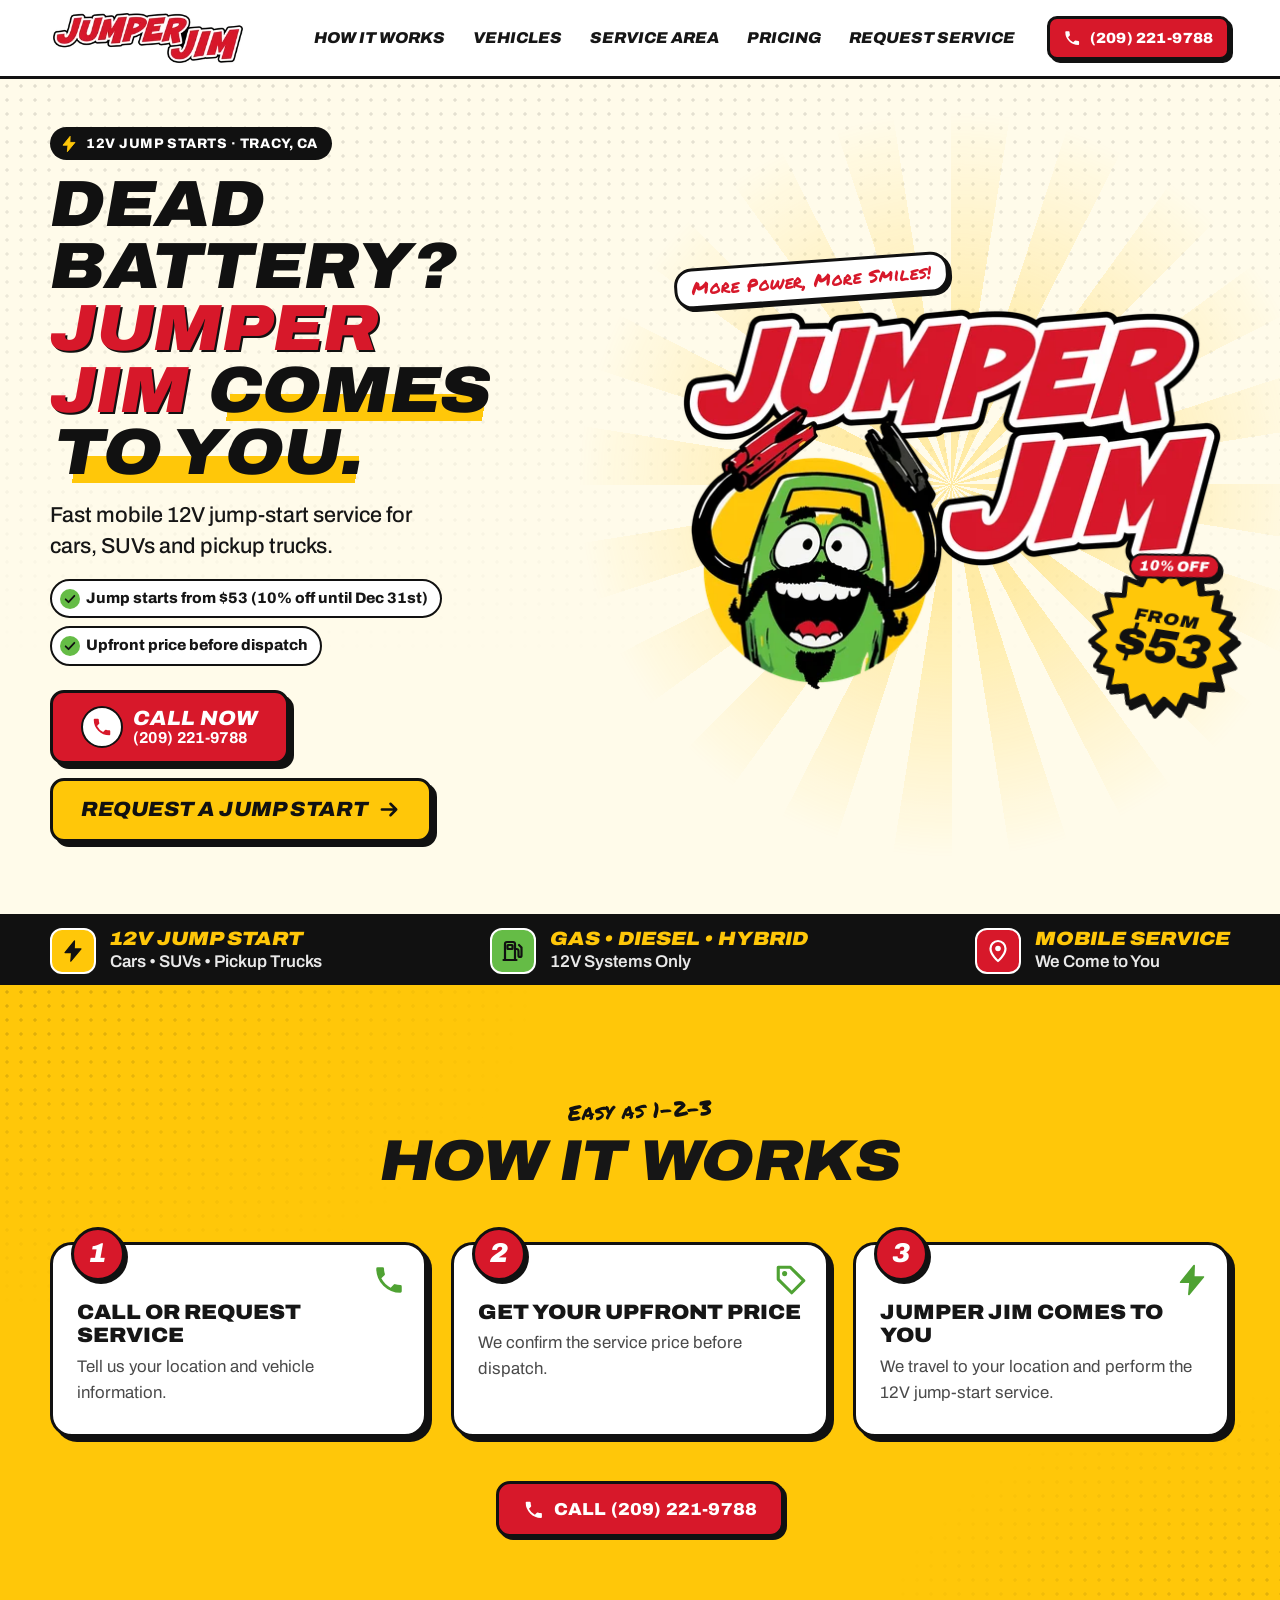
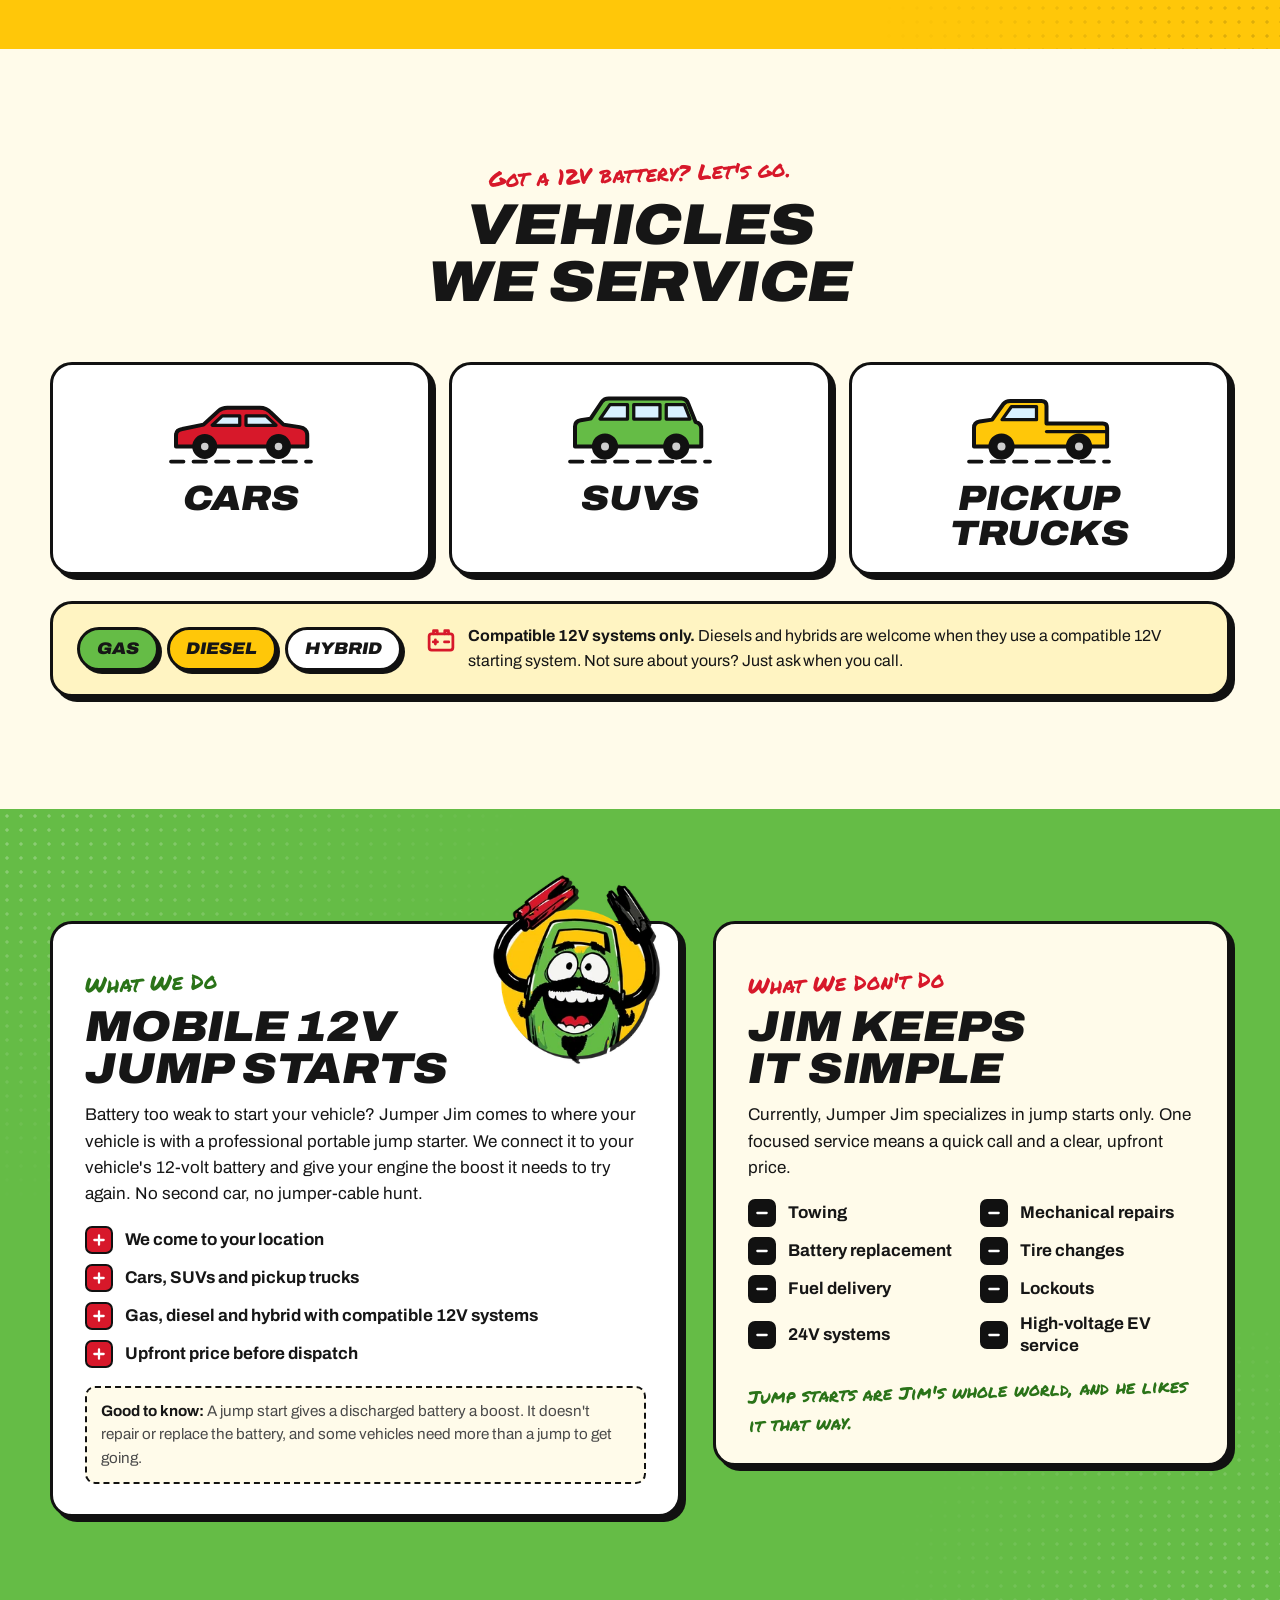
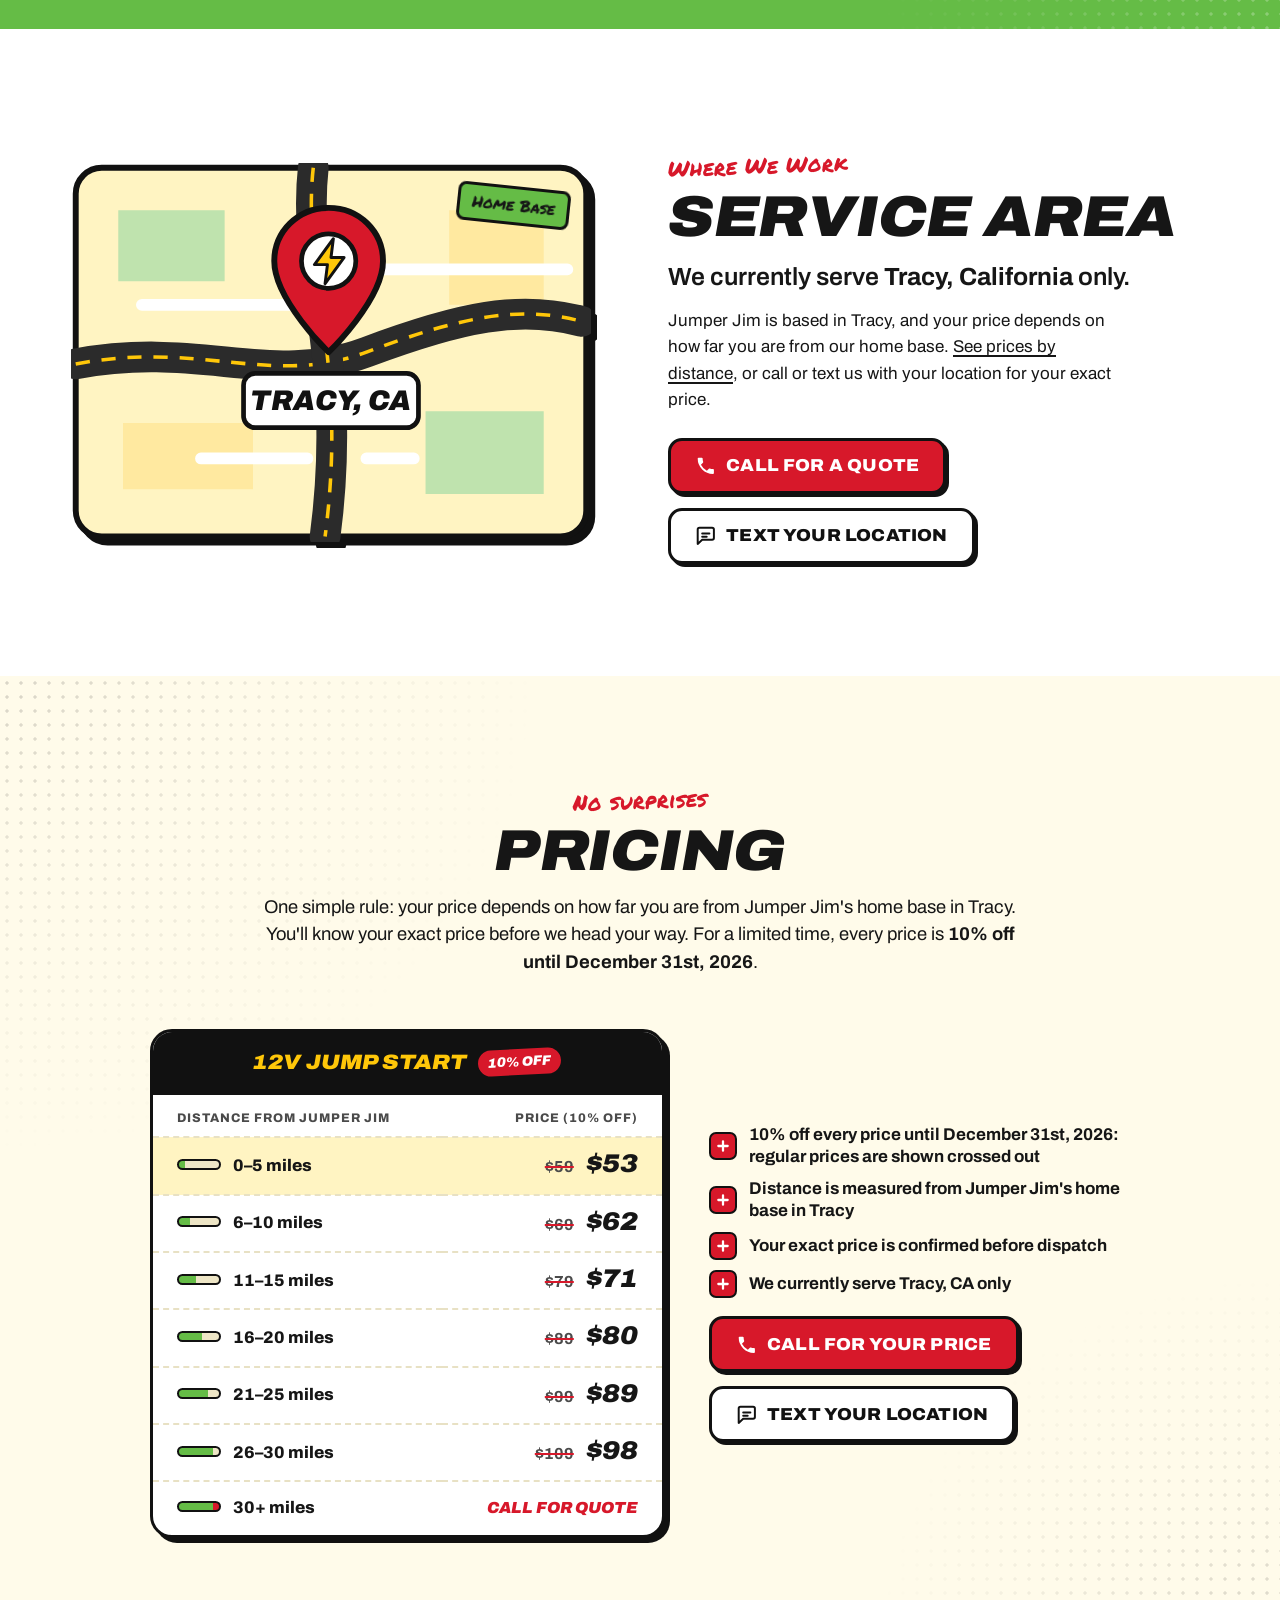
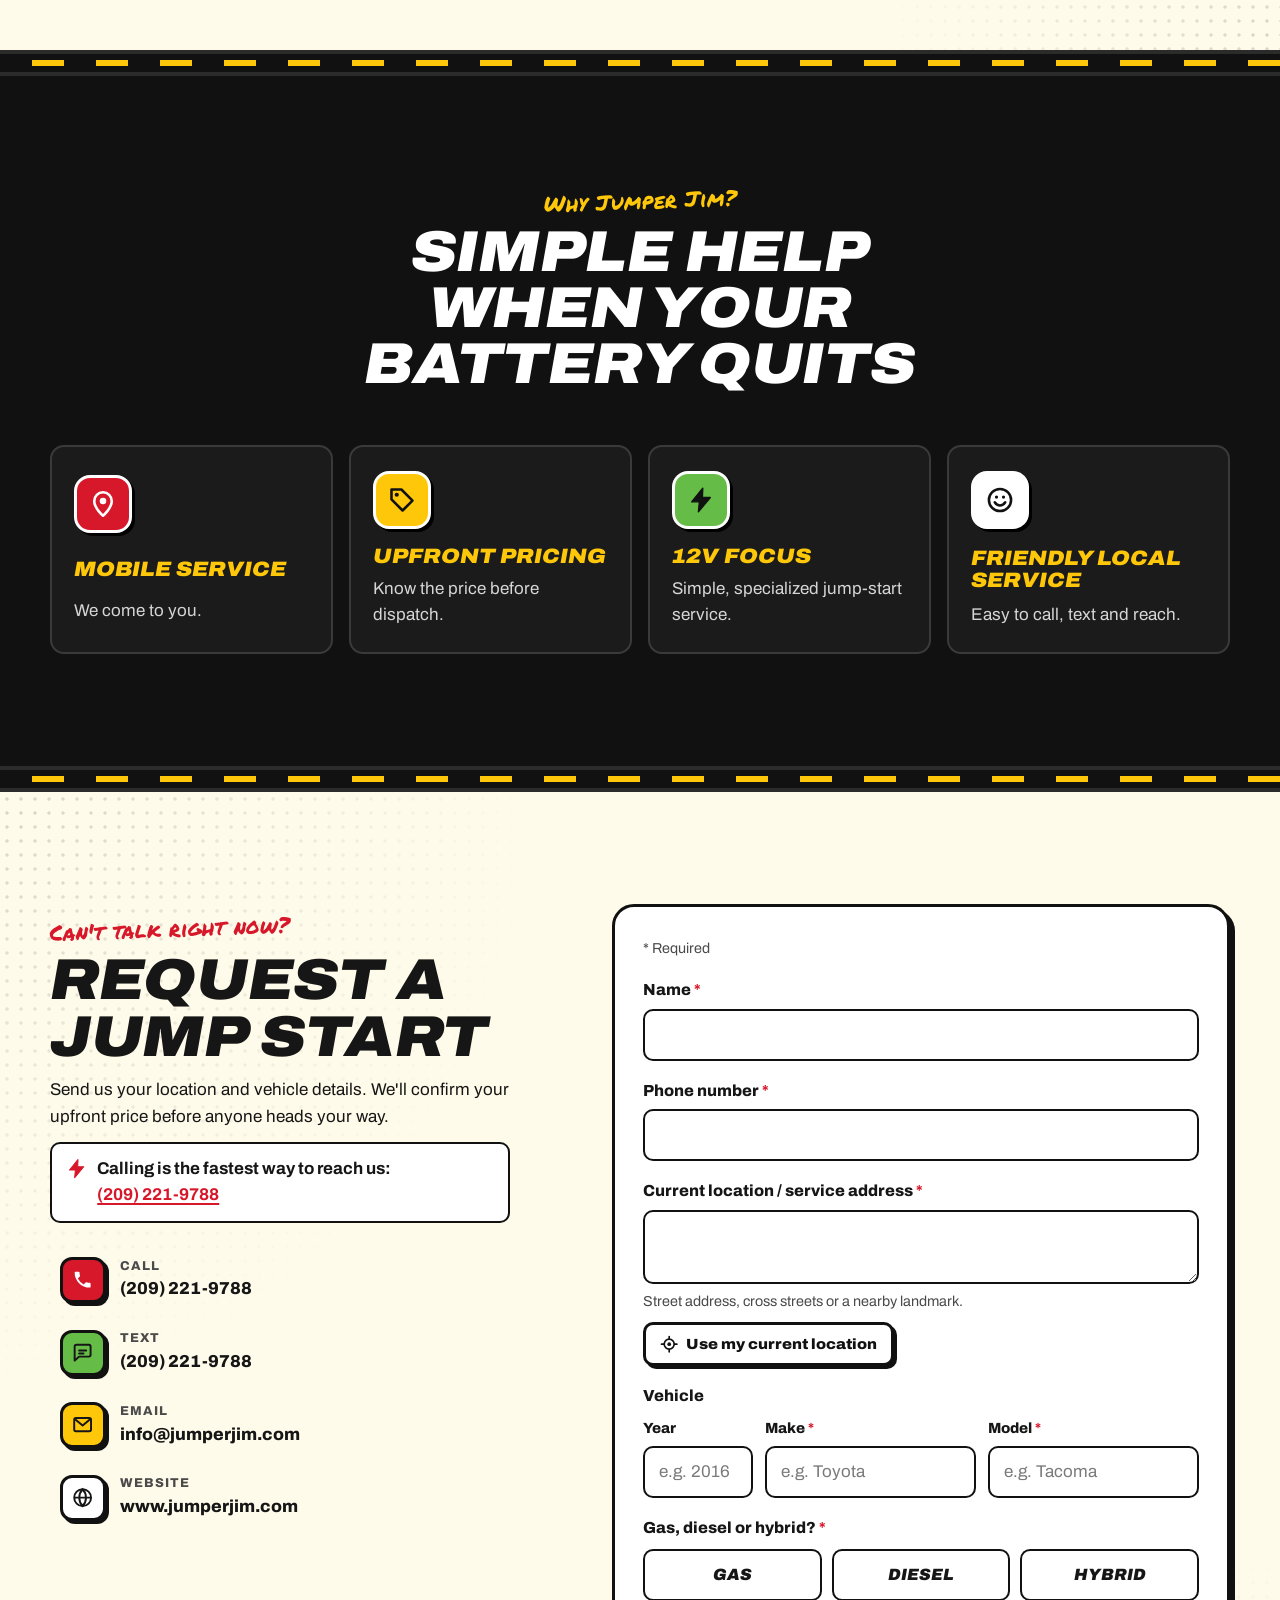
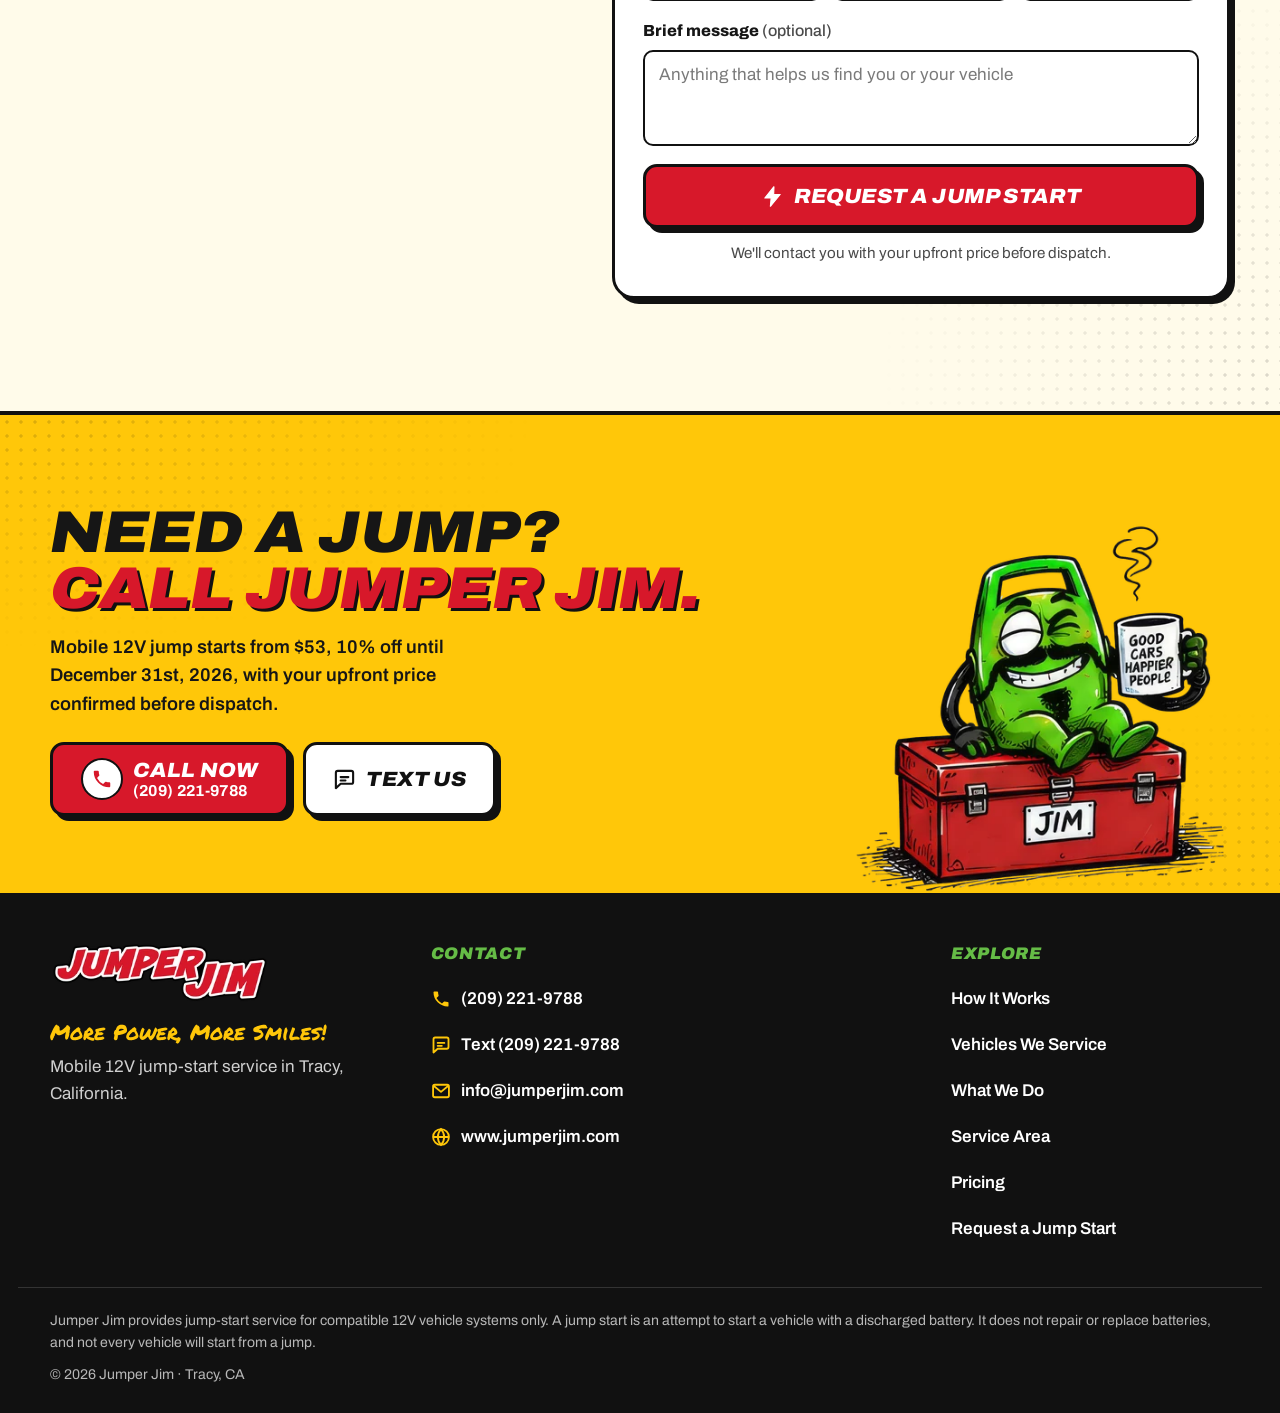
==== index.html @ 0e5da239 "End the 10% offer automatically on January 1st, 2027 - Add data-offer-end to <html>; the head script" ====
<!doctype html>
<html lang="en" data-launch="2026-11-01T00:00:00-07:00" data-offer-end="2027-01-01T00:00:00-08:00">
<head>
  <meta charset="utf-8">
  <meta name="viewport" content="width=device-width, initial-scale=1, viewport-fit=cover">
  <title>Jumper Jim | Mobile Jump Start Service in Tracy, CA</title>
  <meta name="description" content="Opening November 1st, 2026: Jumper Jim provides mobile 12V jump-start service for cars, SUVs and pickup trucks in Tracy, California. Jump starts are 10% off until December 31st, 2026, from $53, with an upfront price before dispatch.">
  <link rel="canonical" href="https://www.jumperjim.com/">
  <meta name="theme-color" content="#65BC46">
  <meta name="format-detection" content="telephone=no">

  <!-- Social sharing -->
  <meta property="og:type" content="website">
  <meta property="og:site_name" content="Jumper Jim">
  <meta property="og:locale" content="en_US">
  <meta property="og:url" content="https://www.jumperjim.com/">
  <meta property="og:title" content="Jumper Jim | Mobile Jump Start Service in Tracy, CA">
  <meta property="og:description" content="Opening November 1st, 2026 in Tracy, CA. Mobile 12V jump starts for cars, SUVs and pickup trucks, 10% off until December 31st, 2026, from $53, with an upfront price before dispatch.">
  <meta property="og:image" content="https://www.jumperjim.com/images/og-jumper-jim.jpg">
  <meta property="og:image:width" content="1200">
  <meta property="og:image:height" content="630">
  <meta property="og:image:alt" content="Jumper Jim logo with the smiling green jump-starter mascot">
  <meta name="twitter:card" content="summary_large_image">

  <!-- Icons -->
  <link rel="icon" href="favicon.ico" sizes="48x48">
  <link rel="icon" href="favicon-32x32.png" type="image/png" sizes="32x32">
  <link rel="apple-touch-icon" href="apple-touch-icon.png">
  <link rel="manifest" href="site.webmanifest">

  <!-- Performance: fonts and the hero logo are needed for first paint -->
  <link rel="preload" href="fonts/archivo-italic-latin.woff2" as="font" type="font/woff2" crossorigin>
  <link rel="preload" href="fonts/archivo-latin.woff2" as="font" type="font/woff2" crossorigin>
  <link rel="preload" as="image" type="image/webp"
        imagesrcset="images/jumper-jim-logo-360.webp 360w, images/jumper-jim-logo-560.webp 560w, images/jumper-jim-logo-800.webp 800w, images/jumper-jim-logo-1120.webp 1120w"
        imagesizes="(min-width: 900px) 560px, (min-width: 480px) 420px, 86vw" fetchpriority="high">
  <!--
    LAUNCH SWITCH: before the opening date in data-launch (on <html>) the site shows
    "opening soon" messaging and hides the call-now / request-service calls to action.
    From that moment on it adds .is-live and the full live site appears automatically.
    Preview either state by adding ?preview=live or ?preview=prelaunch to the URL.

    OFFER SWITCH: the 10% opening discount ends at the moment in data-offer-end (on <html>).
    From then on it adds .offer-ended, which hides everything marked data-offer="on" and shows
    the regular prices marked data-offer="off". Preview it with ?offer=ended (or ?offer=on).
  -->
  <script>
    (function (d) {
      var root = d.documentElement;
      var launch = Date.parse(root.getAttribute("data-launch"));
      var force = (/[?&]preview=(live|prelaunch)/.exec(location.search) || [])[1];
      if (force === "live" || (!force && Date.now() >= launch)) root.classList.add("is-live");
      var offerEnd = Date.parse(root.getAttribute("data-offer-end"));
      var offer = (/[?&]offer=(on|ended)/.exec(location.search) || [])[1];
      if (offer === "ended" || (!offer && Date.now() >= offerEnd)) root.classList.add("offer-ended");
    })(document);
  </script>
  <link rel="stylesheet" href="css/styles.css">
  <script src="js/main.js" defer></script>

  <script type="application/ld+json">
  {
    "@context": "https://schema.org",
    "@type": "AutomotiveBusiness",
    "@id": "https://www.jumperjim.com/#business",
    "name": "Jumper Jim",
    "slogan": "More Power, More Smiles!",
    "description": "Mobile 12V jump-start service for cars, SUVs and pickup trucks in Tracy, California.",
    "url": "https://www.jumperjim.com/",
    "telephone": "+1-209-221-9788",
    "email": "info@jumperjim.com",
    "logo": "https://www.jumperjim.com/images/jumper-jim-logo-800.png",
    "image": "https://www.jumperjim.com/images/og-jumper-jim.jpg",
    "address": {
      "@type": "PostalAddress",
      "addressLocality": "Tracy",
      "addressRegion": "CA",
      "addressCountry": "US"
    },
    "areaServed": {
      "@type": "City",
      "name": "Tracy",
      "containedInPlace": { "@type": "State", "name": "California" }
    },
    "makesOffer": {
      "@type": "Offer",
      "itemOffered": {
        "@type": "Service",
        "name": "Mobile 12V Jump Start",
        "serviceType": "Mobile jump-start service for compatible 12V vehicle systems"
      },
      "priceSpecification": [
        {
          "@type": "PriceSpecification",
          "minPrice": 53,
          "validThrough": "2026-12-31",
          "priceCurrency": "USD"
        },
        {
          "@type": "PriceSpecification",
          "minPrice": 59,
          "validFrom": "2027-01-01",
          "priceCurrency": "USD"
        }
      ]
    }
  }
  </script>
</head>
<body>
  <a class="skip-link" href="#main">Skip to main content</a>

  <!-- Icon sprite: referenced with <use href="#i-name"> -->
  <svg class="sprite" aria-hidden="true" focusable="false" xmlns="http://www.w3.org/2000/svg">
    <symbol id="i-phone" viewBox="0 0 24 24"><path fill="currentColor" d="M6.6 10.8a15.1 15.1 0 0 0 6.6 6.6l2.2-2.2a1 1 0 0 1 1-.25 11.4 11.4 0 0 0 3.6.57 1 1 0 0 1 1 1V20a1 1 0 0 1-1 1A17 17 0 0 1 3 4a1 1 0 0 1 1-1h3.5a1 1 0 0 1 1 1c0 1.25.2 2.45.57 3.57a1 1 0 0 1-.25 1z"/></symbol>
    <symbol id="i-text" viewBox="0 0 24 24"><path fill="none" stroke="currentColor" stroke-width="2.2" stroke-linecap="round" stroke-linejoin="round" d="M21 14.5a2 2 0 0 1-2 2H8l-5 4.5V5a2 2 0 0 1 2-2h14a2 2 0 0 1 2 2z"/><path fill="none" stroke="currentColor" stroke-width="2.2" stroke-linecap="round" d="M8 9.5h8M8 13h5"/></symbol>
    <symbol id="i-mail" viewBox="0 0 24 24"><rect x="2.5" y="4.5" width="19" height="15" rx="2" fill="none" stroke="currentColor" stroke-width="2.2"/><path fill="none" stroke="currentColor" stroke-width="2.2" stroke-linecap="round" stroke-linejoin="round" d="m3.5 6 8.5 7 8.5-7"/></symbol>
    <symbol id="i-globe" viewBox="0 0 24 24"><g fill="none" stroke="currentColor" stroke-width="2.2"><circle cx="12" cy="12" r="9.5"/><path d="M2.5 12h19M12 2.5c2.6 2.8 3.8 6 3.8 9.5s-1.2 6.7-3.8 9.5c-2.6-2.8-3.8-6-3.8-9.5S9.4 5.3 12 2.5z"/></g></symbol>
    <symbol id="i-bolt" viewBox="0 0 24 24"><path fill="currentColor" stroke="currentColor" stroke-width="1.2" stroke-linejoin="round" d="M13.5 1.8 4 13.6h6.6L9.8 22.2 20 9.9h-6.8z"/></symbol>
    <symbol id="i-check" viewBox="0 0 24 24"><path fill="none" stroke="currentColor" stroke-width="3" stroke-linecap="round" stroke-linejoin="round" d="m4.5 12.5 5 5 10-11"/></symbol>
    <symbol id="i-plus" viewBox="0 0 24 24"><path fill="none" stroke="currentColor" stroke-width="3.4" stroke-linecap="round" d="M12 5v14M5 12h14"/></symbol>
    <symbol id="i-minus" viewBox="0 0 24 24"><path fill="none" stroke="currentColor" stroke-width="3.4" stroke-linecap="round" d="M5 12h14"/></symbol>
    <symbol id="i-pin" viewBox="0 0 24 24"><path fill="none" stroke="currentColor" stroke-width="2.2" stroke-linejoin="round" d="M12 22s-7.5-6.2-7.5-12.5a7.5 7.5 0 0 1 15 0C19.5 15.8 12 22 12 22z"/><circle cx="12" cy="9.5" r="2.8" fill="currentColor"/></symbol>
    <symbol id="i-tag" viewBox="0 0 24 24"><path fill="none" stroke="currentColor" stroke-width="2.2" stroke-linejoin="round" d="M3 3h8.5l9.5 9.5-8.5 8.5L3 11.5z"/><circle cx="7.5" cy="7.5" r="1.8" fill="currentColor"/></symbol>
    <symbol id="i-smile" viewBox="0 0 24 24"><g fill="none" stroke="currentColor" stroke-width="2.2" stroke-linecap="round"><circle cx="12" cy="12" r="9.5"/><path d="M7.5 14c1.2 1.8 2.7 2.7 4.5 2.7s3.3-.9 4.5-2.7"/></g><circle cx="9" cy="9.5" r="1.4" fill="currentColor"/><circle cx="15" cy="9.5" r="1.4" fill="currentColor"/></symbol>
    <symbol id="i-battery" viewBox="0 0 24 24"><g fill="none" stroke="currentColor" stroke-width="2.2" stroke-linecap="round" stroke-linejoin="round"><rect x="2.5" y="7" width="19" height="13" rx="2"/><path d="M6 7V4.5h3V7M15 7V4.5h3V7M5.8 13.5h3.4M7.5 11.8v3.4M14.8 13.5h3.4"/></g></symbol>
    <symbol id="i-fuel" viewBox="0 0 24 24"><g fill="none" stroke="currentColor" stroke-width="2.2" stroke-linecap="round" stroke-linejoin="round"><path d="M4 21V5a2 2 0 0 1 2-2h6a2 2 0 0 1 2 2v16M2.5 21h13M14 10h1.5a2 2 0 0 1 2 2v4.5a1.5 1.5 0 0 0 3 0V8.5L18 6"/><rect x="6.5" y="6" width="5" height="4" rx=".5"/></g></symbol>
    <symbol id="i-locate" viewBox="0 0 24 24"><g fill="none" stroke="currentColor" stroke-width="2.2" stroke-linecap="round"><circle cx="12" cy="12" r="6.5"/><path d="M12 2v3M12 19v3M2 12h3M19 12h3"/></g><circle cx="12" cy="12" r="2.4" fill="currentColor"/></symbol>
    <symbol id="i-menu" viewBox="0 0 24 24"><path fill="none" stroke="currentColor" stroke-width="2.6" stroke-linecap="round" d="M4 7h16M4 12h16M4 17h16"/></symbol>
    <symbol id="i-close" viewBox="0 0 24 24"><path fill="none" stroke="currentColor" stroke-width="2.6" stroke-linecap="round" d="m6 6 12 12M18 6 6 18"/></symbol>
    <symbol id="i-contact" viewBox="0 0 24 24"><g fill="none" stroke="currentColor" stroke-width="2.2" stroke-linecap="round" stroke-linejoin="round"><circle cx="9" cy="8" r="4"/><path d="M2 21c0-3.9 3.1-7 7-7s7 3.1 7 7M19 8v6M16 11h6"/></g></symbol>
    <symbol id="i-calendar" viewBox="0 0 24 24"><g fill="none" stroke="currentColor" stroke-width="2.2" stroke-linecap="round" stroke-linejoin="round"><rect x="3" y="4.5" width="18" height="16.5" rx="2"/><path d="M3 9.5h18M8 2.5v4M16 2.5v4"/></g><path fill="currentColor" d="M7 13h3v3H7z"/></symbol>
    <symbol id="i-arrow" viewBox="0 0 24 24"><path fill="none" stroke="currentColor" stroke-width="2.6" stroke-linecap="round" stroke-linejoin="round" d="M4 12h15M13 6l6 6-6 6"/></symbol>
  </svg>

  <!-- ============ PRE-LAUNCH ANNOUNCEMENT ============ -->
  <div class="launch-bar" data-when="prelaunch" role="note" aria-label="Opening date">
    <div class="container launch-bar__inner">
      <svg class="icon" aria-hidden="true"><use href="#i-calendar"/></svg>
      <p><strong>Opening November 1st, 2026.</strong> We're not in service yet<span data-countdown></span>.</p>
    </div>
  </div>

  <!-- ============ HEADER ============ -->
  <header class="site-header">
    <div class="container site-header__inner">
      <a class="brand" href="#top" aria-label="Jumper Jim, back to top">
        <picture>
          <source type="image/webp"
                  srcset="images/jumper-jim-wordmark-200.webp 200w, images/jumper-jim-wordmark-320.webp 320w, images/jumper-jim-wordmark-480.webp 480w, images/jumper-jim-wordmark-640.webp 640w"
                  sizes="(min-width: 1280px) 196px, (min-width: 1024px) 172px, 148px">
          <img class="brand__img" src="images/jumper-jim-wordmark-480.png" width="480" height="139" alt="Jumper Jim">
        </picture>
      </a>

      <nav class="site-nav" aria-label="Main">
        <button class="site-nav__toggle" type="button" aria-expanded="false" aria-controls="site-nav-menu">
          <svg class="icon icon--open" aria-hidden="true"><use href="#i-menu"/></svg>
          <svg class="icon icon--close" aria-hidden="true"><use href="#i-close"/></svg>
          <span class="site-nav__toggle-label">Menu</span>
        </button>
        <ul class="site-nav__menu" id="site-nav-menu">
          <li><a href="#how-it-works">How It Works</a></li>
          <li><a href="#vehicles">Vehicles</a></li>
          <li><a href="#service-area">Service Area</a></li>
          <li><a href="#pricing">Pricing</a></li>
          <li><a href="#request">Request Service</a></li>
        </ul>
      </nav>

      <a class="btn btn--call btn--sm site-header__call" href="jumper-jim.vcf" aria-label="Save Jumper Jim's number to your contacts" data-when="prelaunch">
        <svg class="icon" aria-hidden="true"><use href="#i-contact"/></svg>
        <span class="site-header__call-short">Save</span>
        <span class="site-header__call-long">Save Our Number</span>
      </a>
      <a class="btn btn--call btn--sm site-header__call" href="tel:+12092219788" aria-label="Call Jumper Jim at (209) 221-9788" data-when="live">
        <svg class="icon" aria-hidden="true"><use href="#i-phone"/></svg>
        <span class="site-header__call-short">Call</span>
        <span class="site-header__call-long">(209) 221-9788</span>
      </a>
    </div>
  </header>

  <main id="main">
    <!-- ============ HERO ============ -->
    <section class="hero" id="top" aria-labelledby="hero-title">
      <div class="container hero__grid">
        <div class="hero__art">
          <div class="hero__rays" aria-hidden="true"></div>
          <picture>
            <source type="image/webp"
                    srcset="images/jumper-jim-logo-360.webp 360w, images/jumper-jim-logo-560.webp 560w, images/jumper-jim-logo-800.webp 800w, images/jumper-jim-logo-1120.webp 1120w"
                    sizes="(min-width: 900px) 560px, (min-width: 480px) 420px, 86vw">
            <img class="hero__logo" src="images/jumper-jim-logo-800.png" width="800" height="575" fetchpriority="high"
                 alt="Jumper Jim logo: a smiling green jump-starter mascot holding up red and black jumper clamps">
          </picture>
          <p class="price-burst">
            <svg class="price-burst__shape" viewBox="-8 -8 216 216" aria-hidden="true"><polygon points="100,0 114.2,19.2 134.2,6 141,29 164.3,23.4 162.8,47.3 186.6,50 177.1,72 198.5,82.6 182,100 198.5,117.4 177.1,128 186.6,150 162.8,152.7 164.3,176.6 141,171 134.2,194 114.2,180.8 100,200 85.8,180.8 65.8,194 59,171 35.7,176.6 37.2,152.7 13.4,150 22.9,128 1.5,117.4 18,100 1.5,82.6 22.9,72 13.4,50 37.2,47.3 35.7,23.4 59,29 65.8,6 85.8,19.2"/></svg>
            <span class="price-burst__deal" data-offer="on">10% off</span>
            <span class="price-burst__text"><span class="price-burst__from">From</span> <span class="price-burst__amount"><span data-offer="on">$53</span><span data-offer="off">$59</span></span></span>
          </p>
          <p class="tagline-bubble">More Power, More Smiles!</p>
        </div>

        <div class="hero__copy">
          <p class="eyebrow" data-when="live">
            <svg class="icon" aria-hidden="true"><use href="#i-bolt"/></svg>
            12V Jump Starts &middot; Tracy, CA
          </p>
          <p class="eyebrow eyebrow--soon" data-when="prelaunch">
            <svg class="icon" aria-hidden="true"><use href="#i-calendar"/></svg>
            Opening Nov 1st, 2026 &middot; Tracy, CA
          </p>
          <h1 class="hero__title display" id="hero-title">
            Dead Battery? <span class="hero__title-name">Jumper Jim</span> <span class="marker">Comes to You.</span>
          </h1>
          <p class="hero__lede">Fast mobile 12V jump-start service for cars, SUVs and pickup trucks.</p>

          <div class="launch-notice" data-when="prelaunch">
            <p class="launch-notice__tag">Not in service yet</p>
            <p><strong>Jumper Jim opens November 1st, 2026.</strong> We can't take jump-start calls or requests until then. Save our number so it's ready when you need it.</p>
          </div>

          <ul class="hero__points" role="list">
            <li data-offer="on"><svg class="icon" aria-hidden="true"><use href="#i-check"/></svg> Jump starts from $53 (10% off until Dec 31st)</li>
            <li data-offer="off"><svg class="icon" aria-hidden="true"><use href="#i-check"/></svg> Jump starts from $59</li>
            <li><svg class="icon" aria-hidden="true"><use href="#i-check"/></svg> Upfront price before dispatch</li>
          </ul>

          <div class="hero__ctas" data-when="prelaunch">
            <a class="btn btn--call btn--xl" href="jumper-jim.vcf">
              <span class="btn__icon-ring"><svg class="icon" aria-hidden="true"><use href="#i-contact"/></svg></span>
              <span class="btn__stack"><span class="btn__label">Save Our Number</span><span class="btn__sub">(209) 221-9788</span></span>
            </a>
            <a class="btn btn--yellow btn--xl" href="#how-it-works">
              <span class="btn__label">See How It Works</span>
              <svg class="icon" aria-hidden="true"><use href="#i-arrow"/></svg>
            </a>
          </div>
          <div class="hero__ctas" data-when="live">
            <a class="btn btn--call btn--xl" href="tel:+12092219788">
              <span class="btn__icon-ring"><svg class="icon" aria-hidden="true"><use href="#i-phone"/></svg></span>
              <span class="btn__stack"><span class="btn__label">Call Now</span><span class="btn__sub">(209) 221-9788</span></span>
            </a>
            <a class="btn btn--yellow btn--xl" href="#request">
              <span class="btn__label">Request a Jump Start</span>
              <svg class="icon" aria-hidden="true"><use href="#i-arrow"/></svg>
            </a>
          </div>
        </div>
      </div>
    </section>

    <!-- ============ CORE MESSAGE ============ -->
    <section class="core" aria-label="What Jumper Jim offers at a glance">
      <div class="container">
        <ul class="core__list" role="list">
          <li class="core__item">
            <span class="core__icon core__icon--yellow"><svg class="icon" aria-hidden="true"><use href="#i-bolt"/></svg></span>
            <span><strong class="core__title">12V Jump Start</strong><span class="core__sub">Cars &bull; SUVs &bull; Pickup Trucks</span></span>
          </li>
          <li class="core__item">
            <span class="core__icon core__icon--green"><svg class="icon" aria-hidden="true"><use href="#i-fuel"/></svg></span>
            <span><strong class="core__title">Gas &bull; Diesel &bull; Hybrid</strong><span class="core__sub">12V Systems Only</span></span>
          </li>
          <li class="core__item">
            <span class="core__icon core__icon--red"><svg class="icon" aria-hidden="true"><use href="#i-pin"/></svg></span>
            <span><strong class="core__title">Mobile Service</strong><span class="core__sub">We Come to You</span></span>
          </li>
        </ul>
      </div>
    </section>

    <!-- ============ HOW IT WORKS ============ -->
    <section class="section section--yellow halftone" id="how-it-works" aria-labelledby="how-title">
      <div class="container">
        <header class="section-head">
          <p class="kicker">Easy as 1-2-3</p>
          <h2 class="section-title display" id="how-title">How It Works</h2>
        </header>

        <ol class="steps" role="list">
          <li class="step panel">
            <span class="step__num" aria-hidden="true">1</span>
            <svg class="step__icon icon" aria-hidden="true"><use href="#i-phone"/></svg>
            <h3 class="step__title"><span class="visually-hidden">Step 1: </span>Call or Request Service</h3>
            <p>Tell us your location and vehicle information.</p>
          </li>
          <li class="step panel">
            <span class="step__num" aria-hidden="true">2</span>
            <svg class="step__icon icon" aria-hidden="true"><use href="#i-tag"/></svg>
            <h3 class="step__title"><span class="visually-hidden">Step 2: </span>Get Your Upfront Price</h3>
            <p>We confirm the service price before dispatch.</p>
          </li>
          <li class="step panel">
            <span class="step__num" aria-hidden="true">3</span>
            <svg class="step__icon icon" aria-hidden="true"><use href="#i-bolt"/></svg>
            <h3 class="step__title"><span class="visually-hidden">Step 3: </span>Jumper Jim Comes to You</h3>
            <p>We travel to your location and perform the 12V jump-start service.</p>
          </li>
        </ol>

        <div class="section-cta section-cta--soon" data-when="prelaunch">
          <p class="soon-pill"><svg class="icon" aria-hidden="true"><use href="#i-calendar"/></svg> Starts November 1st, 2026</p>
          <a class="btn btn--call btn--lg" href="jumper-jim.vcf">
            <svg class="icon" aria-hidden="true"><use href="#i-contact"/></svg>
            Save Our Number
          </a>
        </div>
        <div class="section-cta" data-when="live">
          <a class="btn btn--call btn--lg" href="tel:+12092219788">
            <svg class="icon" aria-hidden="true"><use href="#i-phone"/></svg>
            Call (209) 221-9788
          </a>
        </div>
      </div>
    </section>

    <!-- ============ VEHICLES ============ -->
    <section class="section section--cream" id="vehicles" aria-labelledby="vehicles-title">
      <div class="container">
        <header class="section-head">
          <p class="kicker">Got a 12V battery? Let's go.</p>
          <h2 class="section-title display" id="vehicles-title">Vehicles We Service</h2>
        </header>

        <ul class="vehicles" role="list">
          <li class="vehicle panel">
            <svg class="vehicle__art" viewBox="0 0 120 64" aria-hidden="true">
              <path class="vehicle__road" d="M4 58h112"/>
              <path class="vehicle__body vehicle__body--red" d="M8 46v-9c0-3 2-4.5 5-5l17-3.5 12-11c2-1.8 4-2.5 7-2.5h26c4 0 6.5 1.2 9 4l10 9.5 13 2c4 .7 6 2.8 6 6.5v9z"/>
              <path class="vehicle__glass" d="M45 21.5 37 29h22v-7.5zM64 21.5V29h24l-8-7.5z"/>
              <circle class="vehicle__wheel" cx="31" cy="46" r="9"/><circle class="vehicle__hub" cx="31" cy="46" r="3"/>
              <circle class="vehicle__wheel" cx="90" cy="46" r="9"/><circle class="vehicle__hub" cx="90" cy="46" r="3"/>
            </svg>
            <h3 class="vehicle__name display">Cars</h3>
          </li>
          <li class="vehicle panel">
            <svg class="vehicle__art" viewBox="0 0 120 64" aria-hidden="true">
              <path class="vehicle__road" d="M4 58h112"/>
              <path class="vehicle__body vehicle__body--green" d="M8 46V30c0-3 1.5-4.5 4.5-5l8-1.3 9-13.5c1.2-1.8 3-2.7 5.5-2.7h58c3 0 4.6 1.3 5.5 4l6 15c3 .6 4.5 2.4 4.5 5.5v14z"/>
              <path class="vehicle__glass" d="M36 12.5 28 24h22V12.5zM55 12.5V24h21V12.5zM81 12.5V24h19l-4.5-11.5z"/>
              <circle class="vehicle__wheel" cx="32" cy="46" r="9.5"/><circle class="vehicle__hub" cx="32" cy="46" r="3.2"/>
              <circle class="vehicle__wheel" cx="89" cy="46" r="9.5"/><circle class="vehicle__hub" cx="89" cy="46" r="3.2"/>
            </svg>
            <h3 class="vehicle__name display">SUVs</h3>
          </li>
          <li class="vehicle panel">
            <svg class="vehicle__art" viewBox="0 0 120 64" aria-hidden="true">
              <path class="vehicle__road" d="M4 58h112"/>
              <path class="vehicle__body vehicle__body--yellow" d="M8 46V31c0-3 1.5-4.5 4.5-5l10-1.5 9-12.5c1.3-1.8 3-2.5 5.5-2.5H62c2.5 0 4 1.5 4 4v14h45c2.5 0 3.5 1 3.5 3.5V46z"/>
              <path class="vehicle__glass" d="M38 14 30.5 24.5H58V14z"/>
              <path class="vehicle__line" d="M66 34h48.5"/>
              <circle class="vehicle__wheel" cx="30" cy="46" r="9.5"/><circle class="vehicle__hub" cx="30" cy="46" r="3.2"/>
              <circle class="vehicle__wheel" cx="92" cy="46" r="9.5"/><circle class="vehicle__hub" cx="92" cy="46" r="3.2"/>
            </svg>
            <h3 class="vehicle__name display">Pickup Trucks</h3>
          </li>
        </ul>

        <div class="fuel-strip panel">
          <ul class="fuel-strip__list" role="list" aria-label="Fuel types">
            <li class="chip chip--green">Gas</li>
            <li class="chip chip--yellow">Diesel</li>
            <li class="chip chip--white">Hybrid</li>
          </ul>
          <p class="fuel-strip__note">
            <svg class="icon" aria-hidden="true"><use href="#i-battery"/></svg>
            <span><strong>Compatible 12V systems only.</strong> Diesels and hybrids are welcome when they use a compatible 12V starting system. Not sure about yours? Just ask when you call.</span>
          </p>
        </div>
      </div>
    </section>

    <!-- ============ WHAT WE DO / DON'T ============ -->
    <section class="section section--green halftone halftone--light" aria-label="Our service">
      <div class="container services">
        <article class="service-card panel" id="what-we-do" aria-labelledby="do-title">
          <div class="service-card__mascot">
            <picture>
              <source type="image/webp"
                      srcset="images/jumper-jim-mascot-240.webp 240w, images/jumper-jim-mascot-360.webp 360w, images/jumper-jim-mascot-520.webp 520w"
                      sizes="(min-width: 960px) 200px, 150px">
              <img src="images/jumper-jim-mascot-520.png" width="520" height="588" loading="lazy" decoding="async"
                   alt="Jumper Jim, the green jump-starter mascot, grinning with his red and black clamps raised">
            </picture>
          </div>
          <p class="kicker kicker--green">What We Do</p>
          <h2 class="service-card__title display" id="do-title">Mobile 12V Jump Starts</h2>
          <p>Battery too weak to start your vehicle? Jumper Jim comes to where your vehicle is with a professional portable jump starter. We connect it to your vehicle's 12-volt battery and give your engine the boost it needs to try again. No second car, no jumper-cable hunt.</p>
          <ul class="ticks" role="list">
            <li><span class="sym sym--plus"><svg class="icon" aria-hidden="true"><use href="#i-plus"/></svg></span> We come to your location</li>
            <li><span class="sym sym--plus"><svg class="icon" aria-hidden="true"><use href="#i-plus"/></svg></span> Cars, SUVs and pickup trucks</li>
            <li><span class="sym sym--plus"><svg class="icon" aria-hidden="true"><use href="#i-plus"/></svg></span> Gas, diesel and hybrid with compatible 12V systems</li>
            <li><span class="sym sym--plus"><svg class="icon" aria-hidden="true"><use href="#i-plus"/></svg></span> Upfront price before dispatch</li>
          </ul>
          <p class="fine-print"><strong>Good to know:</strong> A jump start gives a discharged battery a boost. It doesn't repair or replace the battery, and some vehicles need more than a jump to get going.</p>
        </article>

        <article class="service-card service-card--dont panel" aria-labelledby="dont-title">
          <p class="kicker">What We Don't Do</p>
          <h2 class="service-card__title display" id="dont-title">Jim Keeps It Simple</h2>
          <p>Currently, Jumper Jim specializes in jump starts only. One focused service means a quick call and a clear, upfront price.</p>
          <ul class="dont-list" role="list" aria-label="Services we don't offer">
            <li><span class="sym sym--minus"><svg class="icon" aria-hidden="true"><use href="#i-minus"/></svg></span> Towing</li>
            <li><span class="sym sym--minus"><svg class="icon" aria-hidden="true"><use href="#i-minus"/></svg></span> Mechanical repairs</li>
            <li><span class="sym sym--minus"><svg class="icon" aria-hidden="true"><use href="#i-minus"/></svg></span> Battery replacement</li>
            <li><span class="sym sym--minus"><svg class="icon" aria-hidden="true"><use href="#i-minus"/></svg></span> Tire changes</li>
            <li><span class="sym sym--minus"><svg class="icon" aria-hidden="true"><use href="#i-minus"/></svg></span> Fuel delivery</li>
            <li><span class="sym sym--minus"><svg class="icon" aria-hidden="true"><use href="#i-minus"/></svg></span> Lockouts</li>
            <li><span class="sym sym--minus"><svg class="icon" aria-hidden="true"><use href="#i-minus"/></svg></span> 24V systems</li>
            <li><span class="sym sym--minus"><svg class="icon" aria-hidden="true"><use href="#i-minus"/></svg></span> High-voltage EV service</li>
          </ul>
          <p class="service-card__aside">Jump starts are Jim's whole world, and he likes it that way.</p>
        </article>
      </div>
    </section>

    <!-- ============ SERVICE AREA ============ -->
    <section class="section section--white" id="service-area" aria-labelledby="area-title">
      <div class="container area">
        <div class="area__map" aria-hidden="true">
          <svg viewBox="0 0 440 320" class="area__svg">
            <rect x="4" y="4" width="432" height="312" rx="22" class="map__bg"/>
            <path class="map__park" d="M40 40h90v60H40zM300 210h100v70H300z"/>
            <path class="map__field" d="M320 40h80v80h-80zM44 220h110v56H44z"/>
            <path class="map__road" d="M4 170C110 150 170 190 250 160s130-40 182-26"/>
            <path class="map__road-line" d="M4 170C110 150 170 190 250 160s130-40 182-26"/>
            <path class="map__road" d="M205 4c-10 90 30 160 10 312"/>
            <path class="map__road-line" d="M205 4c-10 90 30 160 10 312"/>
            <path class="map__street" d="M60 120h140M240 90h180M110 250h90M250 250h40"/>
            <g class="map__pin">
              <path d="M218 38c-26 0-46 20-46 45 0 33 46 77 46 77s46-44 46-77c0-25-20-45-46-45z"/>
              <circle cx="218" cy="83" r="23" class="map__pin-hole"/>
              <path class="map__pin-bolt" d="m222 64-16 22h11l-2 16 16-22h-11z"/>
            </g>
            <g class="map__label">
              <rect x="146" y="178" width="148" height="46" rx="10"/>
              <text x="220" y="209" text-anchor="middle">TRACY, CA</text>
            </g>
          </svg>
          <p class="area__stamp">Home Base</p>
        </div>

        <div class="area__copy">
          <p class="kicker">Where We Work</p>
          <h2 class="section-title display" id="area-title">Service Area</h2>
          <p class="area__lead">We currently serve <strong>Tracy, California</strong> only.</p>
          <p data-when="live">Jumper Jim is based in Tracy, and your price depends on how far you are from our home base. <a href="#pricing">See prices by distance</a>, or call or text us with your location for your exact price.</p>
          <p data-when="prelaunch">Service starts <strong>November 1st, 2026</strong>. Jumper Jim is based in Tracy, and your price will depend on how far you are from our home base. <a href="#pricing">See prices by distance</a>.</p>
          <div class="btn-row" data-when="prelaunch">
            <a class="btn btn--call btn--lg" href="jumper-jim.vcf">
              <svg class="icon" aria-hidden="true"><use href="#i-contact"/></svg>
              Save Our Number
            </a>
            <a class="btn btn--white btn--lg" href="mailto:info@jumperjim.com?subject=Question%20for%20Jumper%20Jim">
              <svg class="icon" aria-hidden="true"><use href="#i-mail"/></svg>
              Email a Question
            </a>
          </div>
          <div class="btn-row" data-when="live">
            <a class="btn btn--call btn--lg" href="tel:+12092219788">
              <svg class="icon" aria-hidden="true"><use href="#i-phone"/></svg>
              Call for a Quote
            </a>
            <a class="btn btn--white btn--lg" href="sms:+12092219788?&amp;body=Hi%20Jumper%20Jim!%20I%20need%20a%20jump%20start.%20My%20location%20is%3A%20">
              <svg class="icon" aria-hidden="true"><use href="#i-text"/></svg>
              Text Your Location
            </a>
          </div>
        </div>
      </div>
    </section>

    <!-- ============ PRICING ============ -->
    <section class="section section--cream halftone" id="pricing" aria-labelledby="pricing-title">
      <div class="container">
        <header class="section-head">
          <p class="kicker">No surprises</p>
          <h2 class="section-title display" id="pricing-title">Pricing</h2>
          <p class="section-head__lede">One simple rule: your price depends on how far you are from Jumper Jim's home base in Tracy. You'll know your exact price before we head your way.<span data-offer="on"> For a limited time, every price is <strong>10% off until December 31st, 2026</strong>.</span></p>
        </header>

        <div class="pricing">
          <div class="price-board panel">
            <p class="price-board__title">12V Jump Start <span class="price-board__deal" data-offer="on">10% off</span></p>
            <table class="price-table">
              <caption class="visually-hidden">Mobile 12V jump-start prices by distance from Jumper Jim's home base in Tracy, California</caption>
              <thead>
                <tr>
                  <th scope="col">Distance from Jumper Jim</th>
                  <th scope="col">Price<span data-offer="on"> (10% off)</span></th>
                </tr>
              </thead>
              <tbody>
                <tr class="price-table__first">
                  <th scope="row"><span class="price-table__meter" style="--step: 1" aria-hidden="true"></span>0&ndash;5 miles</th>
                  <td><s class="price-was" data-offer="on"><span class="visually-hidden">Regular price </span>$59</s> <span class="price" data-offer="on"><span class="visually-hidden">Now </span>$53</span><span class="price" data-offer="off">$59</span></td>
                </tr>
                <tr>
                  <th scope="row"><span class="price-table__meter" style="--step: 2" aria-hidden="true"></span>6&ndash;10 miles</th>
                  <td><s class="price-was" data-offer="on"><span class="visually-hidden">Regular price </span>$69</s> <span class="price" data-offer="on"><span class="visually-hidden">Now </span>$62</span><span class="price" data-offer="off">$69</span></td>
                </tr>
                <tr>
                  <th scope="row"><span class="price-table__meter" style="--step: 3" aria-hidden="true"></span>11&ndash;15 miles</th>
                  <td><s class="price-was" data-offer="on"><span class="visually-hidden">Regular price </span>$79</s> <span class="price" data-offer="on"><span class="visually-hidden">Now </span>$71</span><span class="price" data-offer="off">$79</span></td>
                </tr>
                <tr>
                  <th scope="row"><span class="price-table__meter" style="--step: 4" aria-hidden="true"></span>16&ndash;20 miles</th>
                  <td><s class="price-was" data-offer="on"><span class="visually-hidden">Regular price </span>$89</s> <span class="price" data-offer="on"><span class="visually-hidden">Now </span>$80</span><span class="price" data-offer="off">$89</span></td>
                </tr>
                <tr>
                  <th scope="row"><span class="price-table__meter" style="--step: 5" aria-hidden="true"></span>21&ndash;25 miles</th>
                  <td><s class="price-was" data-offer="on"><span class="visually-hidden">Regular price </span>$99</s> <span class="price" data-offer="on"><span class="visually-hidden">Now </span>$89</span><span class="price" data-offer="off">$99</span></td>
                </tr>
                <tr>
                  <th scope="row"><span class="price-table__meter" style="--step: 6" aria-hidden="true"></span>26&ndash;30 miles</th>
                  <td><s class="price-was" data-offer="on"><span class="visually-hidden">Regular price </span>$109</s> <span class="price" data-offer="on"><span class="visually-hidden">Now </span>$98</span><span class="price" data-offer="off">$109</span></td>
                </tr>
                <tr class="price-table__quote">
                  <th scope="row"><span class="price-table__meter" style="--step: 7" aria-hidden="true"></span>30+ miles</th>
                  <td><span class="price price--quote">Call for quote</span></td>
                </tr>
              </tbody>
            </table>
          </div>

          <div class="pricing__side">
            <p class="soon-pill" data-when="prelaunch"><svg class="icon" aria-hidden="true"><use href="#i-calendar"/></svg> Prices apply from November 1st, 2026</p>
            <ul class="ticks" role="list">
              <li data-offer="on"><span class="sym sym--plus"><svg class="icon" aria-hidden="true"><use href="#i-plus"/></svg></span> 10% off every price until December 31st, 2026: regular prices are shown crossed out</li>
              <li><span class="sym sym--plus"><svg class="icon" aria-hidden="true"><use href="#i-plus"/></svg></span> Distance is measured from Jumper Jim's home base in Tracy</li>
              <li><span class="sym sym--plus"><svg class="icon" aria-hidden="true"><use href="#i-plus"/></svg></span> Your exact price is confirmed before dispatch</li>
              <li><span class="sym sym--plus"><svg class="icon" aria-hidden="true"><use href="#i-plus"/></svg></span> We currently serve Tracy, CA only</li>
            </ul>
            <div class="btn-row" data-when="live">
              <a class="btn btn--call btn--lg" href="tel:+12092219788">
                <svg class="icon" aria-hidden="true"><use href="#i-phone"/></svg>
                Call for Your Price
              </a>
              <a class="btn btn--white btn--lg" href="sms:+12092219788?&amp;body=Hi%20Jumper%20Jim!%20I%20need%20a%20jump%20start.%20My%20location%20is%3A%20">
                <svg class="icon" aria-hidden="true"><use href="#i-text"/></svg>
                Text Your Location
              </a>
            </div>
            <div class="btn-row" data-when="prelaunch">
              <a class="btn btn--call btn--lg" href="jumper-jim.vcf">
                <svg class="icon" aria-hidden="true"><use href="#i-contact"/></svg>
                Save Our Number
              </a>
            </div>
          </div>
        </div>
      </div>
    </section>

    <div class="road" aria-hidden="true"></div>

    <!-- ============ WHY JUMPER JIM ============ -->
    <section class="section section--black" id="why" aria-labelledby="why-title">
      <div class="container">
        <header class="section-head">
          <p class="kicker kicker--yellow">Why Jumper Jim?</p>
          <h2 class="section-title display" id="why-title">Simple Help When Your Battery Quits</h2>
        </header>
        <ul class="benefits" role="list">
          <li class="benefit">
            <span class="benefit__icon benefit__icon--red"><svg class="icon" aria-hidden="true"><use href="#i-pin"/></svg></span>
            <h3 class="benefit__title">Mobile Service</h3>
            <p>We come to you.</p>
          </li>
          <li class="benefit">
            <span class="benefit__icon benefit__icon--yellow"><svg class="icon" aria-hidden="true"><use href="#i-tag"/></svg></span>
            <h3 class="benefit__title">Upfront Pricing</h3>
            <p>Know the price before dispatch.</p>
          </li>
          <li class="benefit">
            <span class="benefit__icon benefit__icon--green"><svg class="icon" aria-hidden="true"><use href="#i-bolt"/></svg></span>
            <h3 class="benefit__title">12V Focus</h3>
            <p>Simple, specialized jump-start service.</p>
          </li>
          <li class="benefit">
            <span class="benefit__icon benefit__icon--white"><svg class="icon" aria-hidden="true"><use href="#i-smile"/></svg></span>
            <h3 class="benefit__title">Friendly Local Service</h3>
            <p>Easy to call, text and reach.</p>
          </li>
        </ul>
      </div>
    </section>

    <div class="road" aria-hidden="true"></div>

    <!-- ============ REQUEST SERVICE ============ -->
    <section class="section section--cream halftone" id="request" aria-labelledby="request-title">
      <div class="container request">
        <div class="request__intro">
          <p class="kicker" data-when="live">Can't talk right now?</p>
          <p class="kicker" data-when="prelaunch">Coming November 1st</p>
          <h2 class="section-title display" id="request-title">Request a Jump Start</h2>
          <p data-when="live">Send us your location and vehicle details. We'll confirm your upfront price before anyone heads your way.</p>
          <p data-when="prelaunch">Online jump-start requests open <strong>November 1st, 2026</strong>, the day Jumper Jim starts service.</p>
          <p class="request__fast" data-when="live"><svg class="icon" aria-hidden="true"><use href="#i-bolt"/></svg> <span>Calling is the fastest way to reach us: <a href="tel:+12092219788">(209)&nbsp;221-9788</a></span></p>
        </div>

        <div class="request__card request__soon panel" data-when="prelaunch">
          <span class="form-result__badge form-result__badge--yellow"><svg class="icon" aria-hidden="true"><use href="#i-calendar"/></svg></span>
          <h3 class="form-result__title display">Requests open November 1st, 2026</h3>
          <p>Jumper Jim isn't in service yet, so we can't accept jump-start requests before opening day. Save our number now and help will be one tap away once we open.</p>
          <p class="soon-pill" data-countdown-pill hidden></p>
          <div class="form-result__actions">
            <a class="btn btn--call btn--lg btn--block" href="jumper-jim.vcf">
              <svg class="icon" aria-hidden="true"><use href="#i-contact"/></svg>
              Save Our Number
            </a>
            <a class="btn btn--yellow btn--lg btn--block" href="mailto:info@jumperjim.com?subject=Question%20for%20Jumper%20Jim">
              <svg class="icon" aria-hidden="true"><use href="#i-mail"/></svg>
              Email a Question
            </a>
          </div>
        </div>

        <div class="request__card panel" data-when="live">
          <!--
            FORM HANDLING
            Set data-endpoint to a URL that accepts a POST (e.g. Formspree, a serverless
            function, or your own backend) and the form will submit there as multipart
            form data. While data-endpoint is empty, the form still works: it hands the
            finished request to the customer's text or email app, addressed to Jumper Jim.
          -->
          <form class="request-form" id="request-form" action="#request" method="post" novalidate data-endpoint="">
            <p class="request-form__required-note"><span aria-hidden="true">*</span> Required</p>

            <div class="hp-field" aria-hidden="true">
              <label for="f-company">Leave this field empty</label>
              <input type="text" id="f-company" name="company" tabindex="-1" autocomplete="off">
            </div>

            <div class="field">
              <label class="field__label" for="f-name">Name <span class="req" aria-hidden="true">*</span></label>
              <input class="field__input" type="text" id="f-name" name="name" autocomplete="name" required aria-describedby="f-name-error">
              <p class="field__error" id="f-name-error"></p>
            </div>

            <div class="field">
              <label class="field__label" for="f-phone">Phone number <span class="req" aria-hidden="true">*</span></label>
              <input class="field__input" type="tel" id="f-phone" name="phone" autocomplete="tel" inputmode="tel" required aria-describedby="f-phone-error">
              <p class="field__error" id="f-phone-error"></p>
            </div>

            <div class="field">
              <label class="field__label" for="f-location">Current location / service address <span class="req" aria-hidden="true">*</span></label>
              <textarea class="field__input" id="f-location" name="location" rows="2" autocomplete="street-address" required aria-describedby="f-location-hint f-location-error"></textarea>
              <p class="field__hint" id="f-location-hint">Street address, cross streets or a nearby landmark.</p>
              <p class="field__error" id="f-location-error"></p>
              <button class="btn btn--white btn--sm locate-btn" type="button" id="use-location" hidden>
                <svg class="icon" aria-hidden="true"><use href="#i-locate"/></svg>
                Use my current location
              </button>
              <p class="field__status" id="f-location-status" role="status" aria-live="polite"></p>
            </div>

            <fieldset class="field-group">
              <legend class="field__label">Vehicle</legend>
              <div class="field-row">
                <div class="field field--year">
                  <label class="field__label field__label--sm" for="f-year">Year</label>
                  <input class="field__input" type="text" id="f-year" name="vehicle_year" inputmode="numeric" maxlength="4" placeholder="e.g. 2016" aria-describedby="f-year-error">
                  <p class="field__error" id="f-year-error"></p>
                </div>
                <div class="field">
                  <label class="field__label field__label--sm" for="f-make">Make <span class="req" aria-hidden="true">*</span></label>
                  <input class="field__input" type="text" id="f-make" name="vehicle_make" autocomplete="off" placeholder="e.g. Toyota" required aria-describedby="f-make-error">
                  <p class="field__error" id="f-make-error"></p>
                </div>
                <div class="field">
                  <label class="field__label field__label--sm" for="f-model">Model <span class="req" aria-hidden="true">*</span></label>
                  <input class="field__input" type="text" id="f-model" name="vehicle_model" autocomplete="off" placeholder="e.g. Tacoma" required aria-describedby="f-model-error">
                  <p class="field__error" id="f-model-error"></p>
                </div>
              </div>
            </fieldset>

            <fieldset class="field-group" aria-describedby="f-fuel-error">
              <legend class="field__label">Gas, diesel or hybrid? <span class="req" aria-hidden="true">*</span></legend>
              <div class="segmented">
                <input type="radio" id="f-fuel-gas" name="fuel_type" value="Gas" required>
                <label for="f-fuel-gas">Gas</label>
                <input type="radio" id="f-fuel-diesel" name="fuel_type" value="Diesel">
                <label for="f-fuel-diesel">Diesel</label>
                <input type="radio" id="f-fuel-hybrid" name="fuel_type" value="Hybrid">
                <label for="f-fuel-hybrid">Hybrid</label>
              </div>
              <p class="field__error" id="f-fuel-error"></p>
            </fieldset>

            <div class="field">
              <label class="field__label" for="f-message">Brief message <span class="field__optional">(optional)</span></label>
              <textarea class="field__input" id="f-message" name="message" rows="3" placeholder="Anything that helps us find you or your vehicle"></textarea>
            </div>

            <button class="btn btn--call btn--xl btn--block" type="submit">
              <svg class="icon" aria-hidden="true"><use href="#i-bolt"/></svg>
              <span class="btn__label">Request a Jump Start</span>
            </button>
            <p class="request-form__foot">We'll contact you with your upfront price before dispatch.</p>
            <p class="request-form__status" id="request-form-status" role="alert"></p>
          </form>

          <!-- Shown after a successful submit to data-endpoint -->
          <div class="form-result" id="request-sent" hidden>
            <span class="form-result__badge form-result__badge--green"><svg class="icon" aria-hidden="true"><use href="#i-check"/></svg></span>
            <h3 class="form-result__title display" tabindex="-1">Request sent!</h3>
            <p>Thanks! Jumper Jim will reach out at <strong data-fill="phone"></strong> to confirm your upfront price before dispatch.</p>
            <p>Need help right now? <a href="tel:+12092219788">Call (209) 221-9788</a>.</p>
            <button class="btn btn--white btn--sm" type="button" data-action="new-request">Start a new request</button>
          </div>

          <!-- Shown when no endpoint is configured (or it fails): send via text or email -->
          <div class="form-result" id="request-handoff" hidden>
            <span class="form-result__badge form-result__badge--yellow"><svg class="icon" aria-hidden="true"><use href="#i-arrow"/></svg></span>
            <h3 class="form-result__title display" tabindex="-1">One last tap!</h3>
            <p>Your request is ready. Choose how to send it and hit <strong>send</strong> in the app that opens. <strong>It isn't sent until you do.</strong></p>
            <div class="form-result__actions">
              <a class="btn btn--call btn--lg btn--block" id="handoff-sms" href="sms:+12092219788">
                <svg class="icon" aria-hidden="true"><use href="#i-text"/></svg>
                Send by Text
              </a>
              <a class="btn btn--yellow btn--lg btn--block" id="handoff-email" href="mailto:info@jumperjim.com">
                <svg class="icon" aria-hidden="true"><use href="#i-mail"/></svg>
                Send by Email
              </a>
            </div>
            <details class="form-result__preview">
              <summary>Preview your message</summary>
              <pre id="handoff-preview"></pre>
            </details>
            <p class="form-result__alt">Or skip the typing: <a href="tel:+12092219788">call (209) 221-9788</a>.</p>
            <button class="btn btn--white btn--sm" type="button" data-action="edit-request">Edit my request</button>
          </div>
        </div>

        <ul class="contact-list request__contacts" role="list" aria-label="Contact Jumper Jim">
          <li>
            <a class="contact-link" href="tel:+12092219788">
              <span class="contact-link__icon contact-link__icon--red"><svg class="icon" aria-hidden="true"><use href="#i-phone"/></svg></span>
              <span><span class="contact-link__label">Call</span><span class="contact-link__value">(209) 221-9788</span></span>
            </a>
          </li>
          <li>
            <a class="contact-link" href="sms:+12092219788">
              <span class="contact-link__icon contact-link__icon--green"><svg class="icon" aria-hidden="true"><use href="#i-text"/></svg></span>
              <span><span class="contact-link__label">Text</span><span class="contact-link__value">(209) 221-9788</span></span>
            </a>
          </li>
          <li>
            <a class="contact-link" href="mailto:info@jumperjim.com">
              <span class="contact-link__icon contact-link__icon--yellow"><svg class="icon" aria-hidden="true"><use href="#i-mail"/></svg></span>
              <span><span class="contact-link__label">Email</span><span class="contact-link__value">info@jumperjim.com</span></span>
            </a>
          </li>
          <li>
            <a class="contact-link" href="https://www.jumperjim.com/">
              <span class="contact-link__icon contact-link__icon--white"><svg class="icon" aria-hidden="true"><use href="#i-globe"/></svg></span>
              <span><span class="contact-link__label">Website</span><span class="contact-link__value">www.jumperjim.com</span></span>
            </a>
          </li>
        </ul>
      </div>
    </section>
  </main>

  <!-- ============ FOOTER ============ -->
  <footer class="site-footer">
    <section class="final-cta halftone" aria-labelledby="final-title">
      <div class="container final-cta__grid">
        <div class="final-cta__copy">
          <p class="soon-pill soon-pill--dark" data-when="prelaunch"><svg class="icon" aria-hidden="true"><use href="#i-calendar"/></svg> Opening November 1st, 2026</p>
          <h2 class="final-cta__title display" id="final-title">Need a Jump? <span>Call Jumper Jim.</span></h2>
          <p class="final-cta__lede" data-when="live" data-offer="on">Mobile 12V jump starts from $53, 10% off until December 31st, 2026, with your upfront price confirmed before dispatch.</p>
          <p class="final-cta__lede" data-when="live" data-offer="off">Mobile 12V jump starts from $59, with your upfront price confirmed before dispatch.</p>
          <p class="final-cta__lede" data-when="prelaunch">Starting November 1st, 2026: mobile 12V jump starts from $53, 10% off until December 31st, 2026, with your upfront price confirmed before dispatch. Save our number now so it's ready when you need it.</p>
          <div class="btn-row" data-when="prelaunch">
            <a class="btn btn--call btn--xl" href="jumper-jim.vcf">
              <span class="btn__icon-ring"><svg class="icon" aria-hidden="true"><use href="#i-contact"/></svg></span>
              <span class="btn__stack"><span class="btn__label">Save Our Number</span><span class="btn__sub">(209) 221-9788</span></span>
            </a>
            <a class="btn btn--white btn--xl" href="mailto:info@jumperjim.com?subject=Question%20for%20Jumper%20Jim">
              <svg class="icon" aria-hidden="true"><use href="#i-mail"/></svg>
              <span class="btn__label">Email Us</span>
            </a>
          </div>
          <div class="btn-row" data-when="live">
            <a class="btn btn--call btn--xl" href="tel:+12092219788">
              <span class="btn__icon-ring"><svg class="icon" aria-hidden="true"><use href="#i-phone"/></svg></span>
              <span class="btn__stack"><span class="btn__label">Call Now</span><span class="btn__sub">(209) 221-9788</span></span>
            </a>
            <a class="btn btn--white btn--xl" href="sms:+12092219788">
              <svg class="icon" aria-hidden="true"><use href="#i-text"/></svg>
              <span class="btn__label">Text Us</span>
            </a>
          </div>
        </div>
        <div class="final-cta__art">
          <picture>
            <source type="image/webp"
                    srcset="images/jumper-jim-good-cars-280.webp 280w, images/jumper-jim-good-cars-420.webp 420w, images/jumper-jim-good-cars-600.webp 600w, images/jumper-jim-good-cars-840.webp 840w"
                    sizes="(min-width: 960px) 380px, 66vw">
            <img src="images/jumper-jim-good-cars-600.png" width="600" height="595" loading="lazy" decoding="async"
                 alt="Jumper Jim relaxing on a red toolbox labeled Jim, winking and holding a mug that reads Good Cars, Happier People">
          </picture>
        </div>
      </div>
    </section>

    <div class="footer-main">
      <div class="container footer-main__grid">
        <div class="footer-brand">
          <picture>
            <source type="image/webp" srcset="images/jumper-jim-wordmark-320.webp 320w, images/jumper-jim-wordmark-480.webp 480w, images/jumper-jim-wordmark-640.webp 640w" sizes="220px">
            <img src="images/jumper-jim-wordmark-480.png" width="480" height="139" loading="lazy" decoding="async" alt="Jumper Jim">
          </picture>
          <p class="footer-brand__tagline">More Power, More Smiles!</p>
          <p>Mobile 12V jump-start service in Tracy, California.</p>
        </div>

        <div class="footer-col">
          <h2 class="footer-col__title">Contact</h2>
          <ul class="footer-links" role="list">
            <li><a href="tel:+12092219788"><svg class="icon" aria-hidden="true"><use href="#i-phone"/></svg> (209) 221-9788</a></li>
            <li><a href="sms:+12092219788"><svg class="icon" aria-hidden="true"><use href="#i-text"/></svg> Text (209) 221-9788</a></li>
            <li><a href="mailto:info@jumperjim.com"><svg class="icon" aria-hidden="true"><use href="#i-mail"/></svg> info@jumperjim.com</a></li>
            <li><a href="https://www.jumperjim.com/"><svg class="icon" aria-hidden="true"><use href="#i-globe"/></svg> www.jumperjim.com</a></li>
          </ul>
        </div>

        <div class="footer-col">
          <h2 class="footer-col__title">Explore</h2>
          <ul class="footer-links" role="list">
            <li><a href="#how-it-works">How It Works</a></li>
            <li><a href="#vehicles">Vehicles We Service</a></li>
            <li><a href="#what-we-do">What We Do</a></li>
            <li><a href="#service-area">Service Area</a></li>
            <li><a href="#pricing">Pricing</a></li>
            <li><a href="#request">Request a Jump Start</a></li>
          </ul>
        </div>
      </div>

      <div class="container footer-legal">
        <p>Jumper Jim provides jump-start service for compatible 12V vehicle systems only. A jump start is an attempt to start a vehicle with a discharged battery. It does not repair or replace batteries, and not every vehicle will start from a jump.</p>
        <p>&copy; <span data-year>2026</span> Jumper Jim &middot; Tracy, CA</p>
      </div>
    </div>
  </footer>

  <!-- ============ MOBILE STICKY ACTIONS ============ -->
  <nav class="action-bar" aria-label="Quick actions">
    <a class="btn btn--call action-bar__call" href="jumper-jim.vcf" data-when="prelaunch">
      <svg class="icon" aria-hidden="true"><use href="#i-contact"/></svg>
      <span class="btn__stack"><span class="btn__label">Save Number</span><span class="btn__sub">(209) 221-9788</span></span>
    </a>
    <a class="btn btn--yellow action-bar__request" href="#request" data-when="prelaunch">
      <span class="btn__stack btn__stack--center"><span class="btn__label">Opens Nov 1st</span><span class="btn__sub">2026</span></span>
    </a>
    <a class="btn btn--call action-bar__call" href="tel:+12092219788" data-when="live">
      <svg class="icon" aria-hidden="true"><use href="#i-phone"/></svg>
      <span class="btn__stack"><span class="btn__label">Call Now</span><span class="btn__sub">(209) 221-9788</span></span>
    </a>
    <a class="btn btn--yellow action-bar__request" href="#request" data-when="live">
      <span class="btn__label">Request Service</span>
    </a>
  </nav>
</body>
</html>
---- css/styles.css ----
/* ==========================================================================
   Jumper Jim — site styles
   Mobile-first. Sections: fonts, tokens, base, layout, components, sections.
   ========================================================================== */

/* ---------- Fonts (self-hosted, SIL Open Font License) ---------- */
@font-face {
  font-family: "Archivo";
  font-style: normal;
  font-weight: 400 900;
  font-stretch: 100% 125%;
  font-display: swap;
  src: url("../fonts/archivo-latin.woff2") format("woff2");
}
@font-face {
  font-family: "Archivo";
  font-style: italic;
  font-weight: 700 900;
  font-stretch: 100% 125%;
  font-display: swap;
  src: url("../fonts/archivo-italic-latin.woff2") format("woff2");
}
@font-face {
  font-family: "Permanent Marker";
  font-style: normal;
  font-weight: 400;
  font-display: swap;
  src: url("../fonts/permanent-marker-latin.woff2") format("woff2");
}

/* ---------- Design tokens ---------- */
:root {
  /* Brand */
  --green: #65bc46;
  --green-600: #4fa233;
  --green-ink: #2a7318;      /* green text on light backgrounds (AA) */
  --yellow: #ffc709;
  --yellow-300: #ffe27a;
  --yellow-100: #fff4c2;
  --red: #d7182a;
  --red-700: #b01020;
  --black: #111111;
  --white: #ffffff;

  /* Neutrals */
  --ink: #161616;
  --muted: #4a4a4a;
  --cream: #fffbea;
  --paper: #ffffff;
  --line-soft: #e8e1c4;

  /* Comic outline + hard shadows */
  --stroke: 3px;
  --outline: var(--stroke) solid var(--black);
  --shadow-sm: 3px 3px 0 var(--black);
  --shadow: 5px 5px 0 var(--black);
  --shadow-lg: 8px 8px 0 var(--black);
  --radius-sm: 10px;
  --radius: 14px;
  --radius-lg: 22px;

  /* Type */
  --font-body: "Archivo", system-ui, -apple-system, "Segoe UI", Roboto, Helvetica, Arial, sans-serif;
  --font-display: "Archivo", "Arial Black", "Helvetica Neue", Arial, sans-serif;
  --font-hand: "Permanent Marker", "Comic Sans MS", "Marker Felt", cursive;

  /* Layout */
  --container: 1180px;
  --gutter: clamp(16px, 4.5vw, 32px);
  --section-y: clamp(56px, 9vw, 112px);
  --header-h: 64px;
  --action-bar-h: 78px;
  --focus: var(--black);

  color-scheme: light;
}

/* ---------- Base ---------- */
*,
*::before,
*::after { box-sizing: border-box; }

html {
  -webkit-text-size-adjust: 100%;
  text-size-adjust: 100%;
  scroll-padding-top: calc(var(--header-h) + 12px);
}
@media (prefers-reduced-motion: no-preference) {
  html { scroll-behavior: smooth; }
}

body {
  margin: 0;
  font-family: var(--font-body);
  font-size: 1.0625rem;
  line-height: 1.55;
  color: var(--ink);
  background: var(--cream);
  text-rendering: optimizeLegibility;
  -webkit-font-smoothing: antialiased;
  /* room for the mobile action bar */
  padding-bottom: calc(var(--action-bar-h) + env(safe-area-inset-bottom, 0px));
}

img, svg, picture { display: block; max-width: 100%; }
img { height: auto; }

h1, h2, h3, p, ul, ol, figure { margin: 0; }
ul[role="list"], ol[role="list"] { list-style: none; padding: 0; }

a { color: inherit; text-underline-offset: 0.18em; text-decoration-thickness: 2px; }
a:hover { text-decoration-color: var(--red); }

button, input, textarea, select { font: inherit; color: inherit; }

:focus-visible {
  outline: 3px solid var(--focus);
  outline-offset: 3px;
}

[hidden] { display: none !important; }

/* Launch state: <html> gets .is-live on/after the opening date (see <head>) */
html:not(.is-live) [data-when="live"],
html.is-live [data-when="prelaunch"] { display: none !important; }

/* Offer state: <html> gets .offer-ended once the opening discount is over (see <head>) */
html:not(.offer-ended) [data-offer="off"],
html.offer-ended [data-offer="on"] { display: none !important; }

.sprite { position: absolute; width: 0; height: 0; overflow: hidden; }

.icon {
  width: 1.25em;
  height: 1.25em;
  flex: none;
  fill: currentColor;
}

.visually-hidden {
  position: absolute !important;
  width: 1px; height: 1px;
  padding: 0; margin: -1px;
  overflow: hidden;
  clip: rect(0 0 0 0);
  white-space: nowrap;
  border: 0;
}

.skip-link {
  position: absolute;
  left: 12px;
  top: -100px;
  z-index: 100;
  padding: 12px 18px;
  background: var(--yellow);
  color: var(--black);
  font-weight: 800;
  border: var(--outline);
  border-radius: var(--radius-sm);
  box-shadow: var(--shadow-sm);
  text-decoration: none;
}
.skip-link:focus { top: 12px; }

/* ---------- Layout helpers ---------- */
.container {
  width: 100%;
  max-width: calc(var(--container) + var(--gutter) * 2);
  margin-inline: auto;
  padding-inline: var(--gutter);
}

.section { padding-block: var(--section-y); position: relative; }
.section--cream { background: var(--cream); }
.section--white { background: var(--paper); }
.section--yellow { background: var(--yellow); }
.section--green { background: var(--green); }
.section--black { background: var(--black); color: var(--white); --focus: var(--yellow); }

.section-head {
  text-align: center;
  max-width: 760px;
  margin: 0 auto clamp(28px, 4.5vw, 52px);
}

.section-cta {
  display: flex;
  justify-content: center;
  margin-top: clamp(28px, 4vw, 44px);
}

.btn-row {
  display: flex;
  flex-wrap: wrap;
  gap: 14px;
}

/* Comic halftone dots, fading out from the top-left corner */
.halftone { isolation: isolate; }
.halftone::before {
  content: "";
  position: absolute;
  inset: 0;
  z-index: -1;
  pointer-events: none;
  background-image: radial-gradient(rgba(17, 17, 17, 0.16) 1.4px, transparent 1.9px);
  background-size: 14px 14px;
  -webkit-mask-image: radial-gradient(ellipse 60% 70% at 0% 0%, #000 0%, transparent 70%),
                      radial-gradient(ellipse 45% 55% at 100% 100%, #000 0%, transparent 70%);
          mask-image: radial-gradient(ellipse 60% 70% at 0% 0%, #000 0%, transparent 70%),
                      radial-gradient(ellipse 45% 55% at 100% 100%, #000 0%, transparent 70%);
}
.halftone--light::before {
  background-image: radial-gradient(rgba(255, 255, 255, 0.28) 1.4px, transparent 1.9px);
}

/* Road divider: asphalt with a dashed yellow center line */
.road {
  height: 26px;
  background:
    linear-gradient(90deg, var(--yellow) 0 50%, transparent 50%) center / 64px 6px repeat-x,
    var(--black);
  border-block: 4px solid #2b2b2b;
}

/* ---------- Typography ---------- */
.display {
  font-family: var(--font-display);
  font-weight: 900;
  font-style: italic;
  font-stretch: 112%;
  text-transform: uppercase;
  line-height: 0.98;
  letter-spacing: -0.005em;
  text-wrap: balance;
}

.section-title {
  font-size: clamp(2.1rem, 6.4vw, 3.6rem);
}

.kicker {
  display: inline-block;
  margin-bottom: 10px;
  font-family: var(--font-hand);
  font-size: clamp(1.1rem, 2.6vw, 1.35rem);
  line-height: 1.2;
  color: var(--red);
  transform: rotate(-2deg);
}
.section--yellow .kicker { color: var(--black); }
.kicker--green { color: var(--green-ink); }
.kicker--yellow { color: var(--yellow); }

.marker {
  /* hand-drawn highlighter swipe */
  background:
    linear-gradient(100deg, transparent 0.4em, var(--yellow) 0.4em, var(--yellow) calc(100% - 0.2em), transparent calc(100% - 0.2em))
    0 88% / 100% 0.42em no-repeat;
  -webkit-box-decoration-break: clone;
          box-decoration-break: clone;
  padding-inline: 0.06em;
}

/* ---------- Panels ---------- */
.panel {
  background: var(--paper);
  border: var(--outline);
  border-radius: var(--radius-lg);
  box-shadow: var(--shadow);
}

/* ---------- Buttons ---------- */
.btn {
  --btn-bg: var(--paper);
  --btn-fg: var(--black);
  display: inline-flex;
  align-items: center;
  justify-content: center;
  gap: 0.55em;
  min-height: 52px;
  padding: 0.7em 1.3em;
  border: var(--outline);
  border-radius: var(--radius);
  background: var(--btn-bg);
  color: var(--btn-fg);
  box-shadow: var(--shadow-sm);
  font-family: var(--font-display);
  font-weight: 850;
  font-stretch: 106%;
  font-size: 1.02rem;
  line-height: 1.1;
  letter-spacing: 0.01em;
  text-transform: uppercase;
  text-decoration: none;
  cursor: pointer;
  -webkit-tap-highlight-color: transparent;
  transition: transform 0.12s ease, box-shadow 0.12s ease, background-color 0.15s ease;
}
.btn:hover {
  transform: translate(-1px, -1px);
  box-shadow: 4px 4px 0 var(--black);
  text-decoration: none;
}
.btn:active {
  transform: translate(3px, 3px);
  box-shadow: 0 0 0 var(--black);
}
.btn--call { --btn-bg: var(--red); --btn-fg: var(--white); }
.btn--call:hover { --btn-bg: var(--red-700); }
.btn--yellow { --btn-bg: var(--yellow); }
.btn--yellow:hover { --btn-bg: #ffd23f; }
.btn--white { --btn-bg: var(--paper); }
.btn--white:hover { --btn-bg: var(--yellow-100); }
.btn--green { --btn-bg: var(--green); }

.btn--sm { min-height: 44px; padding: 0.5em 0.95em; font-size: 0.92rem; border-radius: var(--radius-sm); }
.btn--lg { min-height: 56px; font-size: 1.08rem; padding: 0.75em 1.4em; }
.btn--xl { min-height: 64px; font-size: 1.05rem; padding: 0.7em 1em; box-shadow: var(--shadow); }
.btn--xl:hover { box-shadow: 6px 6px 0 var(--black); }
.btn--block { width: 100%; }

.btn__stack { display: flex; flex-direction: column; align-items: flex-start; text-align: left; }
.btn__label { display: block; }
.btn__sub {
  display: block;
  font-style: normal;
  font-weight: 700;
  font-stretch: 100%;
  font-size: 0.86em;
  letter-spacing: 0.02em;
  font-variant-numeric: tabular-nums;
}
.btn--xl .btn__label { font-style: italic; font-size: 1.12em; }
.btn__icon-ring {
  display: grid;
  place-items: center;
  width: 42px;
  height: 42px;
  border-radius: 50%;
  background: var(--white);
  color: var(--red);
  border: 2px solid var(--black);
  flex: none;
}
.btn__icon-ring .icon { width: 22px; height: 22px; }

/* ---------- Chips ---------- */
.chip {
  display: inline-flex;
  align-items: center;
  padding: 0.35em 1em;
  border: var(--outline);
  border-radius: 999px;
  font-family: var(--font-display);
  font-weight: 900;
  font-style: italic;
  font-stretch: 110%;
  text-transform: uppercase;
  font-size: 1.05rem;
  box-shadow: var(--shadow-sm);
  background: var(--paper);
}
.chip--green { background: var(--green); }
.chip--yellow { background: var(--yellow); }
.chip--white { background: var(--paper); }

/* Battery-terminal +/- symbols used as list bullets */
.sym {
  display: inline-grid;
  place-items: center;
  width: 28px;
  height: 28px;
  flex: none;
  border: 2.5px solid var(--black);
  border-radius: 7px;
}
.sym .icon { width: 16px; height: 16px; }
.sym--plus { background: var(--red); color: var(--white); }
.sym--minus { background: var(--black); color: var(--white); }

/* ==========================================================================
   Pre-launch ("opening soon") elements
   ========================================================================== */
.launch-bar {
  background: var(--red);
  color: var(--white);
  border-bottom: var(--outline);
  --focus: var(--yellow);
}
.launch-bar__inner {
  display: flex;
  align-items: center;
  justify-content: center;
  gap: 10px;
  min-height: 44px;
  padding-block: 8px;
  text-align: center;
  font-size: 0.95rem;
  line-height: 1.3;
}
.launch-bar .icon { color: var(--yellow); width: 20px; height: 20px; }
.launch-bar strong { font-weight: 850; letter-spacing: 0.01em; }

.eyebrow--soon { background: var(--red); }
.eyebrow--soon .icon { color: var(--white); }

.launch-notice {
  position: relative;
  max-width: 34rem;
  margin: 26px auto 4px;
  padding: 22px 18px 16px;
  background: var(--paper);
  border: var(--outline);
  border-radius: var(--radius);
  box-shadow: var(--shadow-sm);
  text-align: left;
  font-size: 1rem;
  line-height: 1.45;
}
.launch-notice__tag {
  position: absolute;
  top: -14px;
  left: 14px;
  padding: 3px 12px;
  background: var(--yellow);
  border: 2.5px solid var(--black);
  border-radius: 999px;
  font-family: var(--font-display);
  font-weight: 900;
  font-style: italic;
  font-size: 0.82rem;
  letter-spacing: 0.04em;
  text-transform: uppercase;
  transform: rotate(-2deg);
}

.soon-pill {
  display: inline-flex;
  align-items: center;
  gap: 8px;
  padding: 6px 14px;
  background: var(--paper);
  border: 2.5px solid var(--black);
  border-radius: 999px;
  font-weight: 800;
  font-size: 0.95rem;
}
.soon-pill .icon { width: 18px; height: 18px; color: var(--red); }
.soon-pill--dark { background: var(--black); color: var(--white); margin-bottom: 14px; }
.soon-pill--dark .icon { color: var(--yellow); }

.section-cta--soon { flex-direction: column; align-items: center; gap: 14px; }

.request__soon {
  display: grid;
  justify-items: center;
  gap: 14px;
  text-align: center;
}
.request__soon > p:not(.soon-pill) { max-width: 40ch; }
.request__soon .form-result__title { font-size: clamp(1.6rem, 6vw, 2.1rem); }

.btn__stack--center { align-items: center; text-align: center; }

/* ==========================================================================
   Header
   ========================================================================== */
.site-header {
  position: sticky;
  top: 0;
  z-index: 50;
  background: var(--paper);
  border-bottom: var(--outline);
}
.site-header__inner {
  display: flex;
  align-items: center;
  gap: 12px;
  min-height: var(--header-h);
}
.brand { display: block; flex: none; margin-right: auto; padding-block: 6px; }
.brand__img { width: 148px; }

.site-header__call { order: 2; }
.site-header__call-long { display: none; }

.site-nav { order: 3; }
.site-nav__toggle {
  display: inline-flex;
  align-items: center;
  justify-content: center;
  gap: 6px;
  min-width: 48px;
  min-height: 44px;
  padding: 0 10px;
  border: var(--outline);
  border-radius: var(--radius-sm);
  background: var(--yellow);
  cursor: pointer;
  box-shadow: var(--shadow-sm);
}
.site-nav__toggle .icon { width: 22px; height: 22px; }
.site-nav__toggle .icon--close { display: none; }
.site-nav__toggle[aria-expanded="true"] .icon--open { display: none; }
.site-nav__toggle[aria-expanded="true"] .icon--close { display: block; }
.site-nav__toggle-label { position: absolute; width: 1px; height: 1px; overflow: hidden; clip: rect(0 0 0 0); white-space: nowrap; }

.site-nav__menu {
  display: none;
  position: absolute;
  left: 0;
  right: 0;
  top: 100%;
  margin: 0;
  padding: 10px var(--gutter) 18px;
  list-style: none;
  background: var(--paper);
  border-bottom: var(--outline);
  box-shadow: 0 10px 0 rgba(17, 17, 17, 0.08);
}
.site-nav__toggle[aria-expanded="true"] + .site-nav__menu { display: block; }
.site-nav__menu a {
  display: flex;
  align-items: center;
  min-height: 52px;
  padding: 0 4px;
  border-bottom: 2px dashed var(--line-soft);
  font-family: var(--font-display);
  font-weight: 850;
  font-style: italic;
  font-stretch: 108%;
  font-size: 1.2rem;
  text-transform: uppercase;
  text-decoration: none;
}
.site-nav__menu li:last-child a { border-bottom: 0; }

/* ==========================================================================
   Hero
   ========================================================================== */
.hero {
  position: relative;
  overflow: hidden;
  background: var(--cream);
  padding-block: 20px 44px;
  isolation: isolate;
}
.hero::before {
  /* halftone texture along the top edge */
  content: "";
  position: absolute;
  inset: 0 0 auto 0;
  height: 70%;
  z-index: -1;
  background-image: radial-gradient(rgba(17, 17, 17, 0.12) 1.4px, transparent 1.9px);
  background-size: 14px 14px;
  -webkit-mask-image: linear-gradient(180deg, #000, transparent);
          mask-image: linear-gradient(180deg, #000, transparent);
}

.hero__grid {
  display: grid;
  grid-template-columns: minmax(0, 1fr);
  gap: 18px;
  align-items: center;
}

.hero__art {
  position: relative;
  width: min(92%, 420px);
  margin-inline: auto;
  padding: 26px 8px 0;
}
.hero__rays {
  position: absolute;
  inset: -40% -40%;
  z-index: -1;
  background: repeating-conic-gradient(from 0deg at 50% 50%, rgba(255, 199, 9, 0.30) 0deg 9deg, transparent 9deg 18deg);
  -webkit-mask-image: radial-gradient(circle at 50% 50%, #000 18%, transparent 58%);
          mask-image: radial-gradient(circle at 50% 50%, #000 18%, transparent 58%);
}
.hero__logo { width: 100%; }

.price-burst {
  position: absolute;
  right: -2%;
  bottom: -2%;
  width: clamp(100px, 29%, 156px);
  aspect-ratio: 1;
  display: grid;
  place-items: center;
  transform: rotate(9deg);
  filter: drop-shadow(4px 4px 0 var(--black));
}
.price-burst__shape {
  position: absolute;
  inset: 0;
  width: 100%;
  height: 100%;
  fill: var(--yellow);
  stroke: var(--black);
  stroke-width: 7;
  stroke-linejoin: round;
}
.price-burst__text {
  position: relative;
  display: flex;
  flex-direction: column;
  align-items: center;
  font-family: var(--font-display);
  font-style: italic;
  font-weight: 900;
  text-transform: uppercase;
  color: var(--black);
  line-height: 0.9;
}
.price-burst__from { font-size: clamp(0.8rem, 3.2vw, 1.05rem); font-stretch: 115%; letter-spacing: 0.04em; }
.price-burst__amount { font-size: clamp(2rem, 9vw, 3rem); font-stretch: 105%; letter-spacing: -0.02em; }
.price-burst__deal {
  /* "10% off" sticker pinned to the top of the star */
  position: absolute;
  top: -6%;
  left: 50%;
  z-index: 1;
  transform: translateX(-50%) rotate(-8deg);
  padding: 3px 9px 4px;
  background: var(--red);
  color: var(--white);
  border: 2px solid var(--black);
  border-radius: 999px;
  font-family: var(--font-display);
  font-style: italic;
  font-weight: 900;
  font-size: clamp(0.66rem, 2.6vw, 0.9rem);
  line-height: 1;
  text-transform: uppercase;
  white-space: nowrap;
}

.tagline-bubble {
  position: absolute;
  top: 0;
  left: -2%;
  padding: 7px 14px 8px;
  background: var(--paper);
  border: var(--outline);
  border-radius: 18px;
  box-shadow: var(--shadow-sm);
  font-family: var(--font-hand);
  font-size: clamp(0.85rem, 3.4vw, 1.1rem);
  line-height: 1.15;
  color: var(--red);
  transform: rotate(-4deg);
  white-space: nowrap;
}

.hero__copy { text-align: center; }

.eyebrow {
  display: inline-flex;
  align-items: center;
  gap: 8px;
  margin-bottom: 14px;
  padding: 6px 14px 6px 10px;
  background: var(--black);
  color: var(--white);
  border-radius: 999px;
  font-weight: 800;
  font-size: 0.86rem;
  letter-spacing: 0.04em;
  text-transform: uppercase;
}
.eyebrow .icon { color: var(--yellow); width: 18px; height: 18px; }

.hero__title {
  font-size: clamp(1.95rem, 8.6vw, 4.7rem);
  font-stretch: 104%;
  line-height: 0.95;
  color: var(--black);
  text-wrap: balance;
}
.hero__title-name {
  color: var(--red);
  text-shadow: 2px 2px 0 var(--black);
}

.hero__lede {
  max-width: 34ch;
  margin: 16px auto 0;
  font-size: clamp(1.1rem, 3.8vw, 1.35rem);
  line-height: 1.4;
  font-weight: 500;
}

.hero__points {
  display: flex;
  flex-wrap: wrap;
  justify-content: center;
  gap: 8px 10px;
  margin-top: 18px;
}
.hero__points li {
  display: inline-flex;
  align-items: center;
  gap: 6px;
  padding: 6px 12px 6px 8px;
  background: var(--paper);
  border: 2px solid var(--black);
  border-radius: 999px;
  font-weight: 800;
  font-size: 0.95rem;
}
.hero__points .icon {
  width: 20px;
  height: 20px;
  padding: 3px;
  border-radius: 50%;
  background: var(--green);
  color: var(--black);
}

.hero__ctas {
  display: grid;
  gap: 14px;
  margin-top: 24px;
}

/* ==========================================================================
   Core message strip
   ========================================================================== */
.core {
  background: var(--black);
  color: var(--white);
  border-top: 4px solid var(--black);
  --focus: var(--yellow);
}
.core__list {
  display: grid;
  gap: 2px;
  padding-block: 14px;
}
.core__item {
  display: flex;
  align-items: center;
  gap: 14px;
  padding: 10px 0;
}
.core__icon {
  display: grid;
  place-items: center;
  width: 46px;
  height: 46px;
  flex: none;
  border-radius: 12px;
  border: 2px solid var(--white);
  color: var(--black);
}
.core__icon .icon { width: 24px; height: 24px; }
.core__icon--yellow { background: var(--yellow); }
.core__icon--green { background: var(--green); }
.core__icon--red { background: var(--red); color: var(--white); }
.core__title {
  display: block;
  font-family: var(--font-display);
  font-weight: 900;
  font-style: italic;
  font-stretch: 112%;
  text-transform: uppercase;
  font-size: 1.2rem;
  line-height: 1.1;
  color: var(--yellow);
}
.core__sub { display: block; font-weight: 600; color: #e9e9e9; }

/* ==========================================================================
   How it works
   ========================================================================== */
.steps {
  display: grid;
  gap: 26px;
  counter-reset: step;
}
.step {
  position: relative;
  padding: 30px 22px 24px 22px;
  text-align: left;
}
.step__num {
  position: absolute;
  top: -18px;
  left: 18px;
  display: grid;
  place-items: center;
  width: 54px;
  height: 54px;
  border-radius: 50%;
  background: var(--red);
  color: var(--white);
  border: var(--outline);
  box-shadow: var(--shadow-sm);
  font-family: var(--font-display);
  font-weight: 900;
  font-style: italic;
  font-size: 1.7rem;
  line-height: 1;
}
.step__icon {
  position: absolute;
  top: 18px;
  right: 18px;
  width: 34px;
  height: 34px;
  color: var(--green-600);
}
.step__title {
  margin-top: 18px;
  font-family: var(--font-display);
  font-weight: 900;
  font-stretch: 108%;
  font-size: 1.3rem;
  line-height: 1.15;
  text-transform: uppercase;
}
.step p { margin-top: 6px; color: var(--muted); font-size: 1.05rem; }

/* ==========================================================================
   Vehicles
   ========================================================================== */
.vehicles {
  display: grid;
  grid-template-columns: minmax(0, 1fr);
  gap: 18px;
}
.vehicle {
  display: flex;
  align-items: center;
  gap: 16px;
  padding: 14px 20px;
}
.vehicle__art { width: 118px; flex: none; }
.vehicle__name { font-size: clamp(1.6rem, 6vw, 2.2rem); }

.vehicle__road { stroke: var(--black); stroke-width: 3; stroke-linecap: round; stroke-dasharray: 10 8; fill: none; }
.vehicle__body { stroke: var(--black); stroke-width: 3.2; stroke-linejoin: round; }
.vehicle__body--red { fill: var(--red); }
.vehicle__body--green { fill: var(--green); }
.vehicle__body--yellow { fill: var(--yellow); }
.vehicle__glass { fill: #d9f1ff; stroke: var(--black); stroke-width: 2.6; stroke-linejoin: round; }
.vehicle__line { stroke: var(--black); stroke-width: 2.6; stroke-linecap: round; fill: none; }
.vehicle__wheel { fill: var(--black); stroke: var(--black); stroke-width: 2; }
.vehicle__hub { fill: #cfcfcf; }

.fuel-strip {
  display: grid;
  gap: 16px;
  margin-top: 26px;
  padding: 20px;
  background: var(--yellow-100);
}
.fuel-strip__list {
  display: flex;
  flex-wrap: wrap;
  gap: 8px;
}
.fuel-strip .chip { font-size: 0.98rem; padding: 0.3em 0.85em; }
.fuel-strip__note {
  display: flex;
  gap: 12px;
  align-items: flex-start;
  font-size: 1rem;
}
.fuel-strip__note .icon { width: 30px; height: 30px; color: var(--red); margin-top: 1px; }

/* ==========================================================================
   What we do / don't
   ========================================================================== */
.services {
  display: grid;
  gap: 28px;
}
.service-card {
  position: relative;
  padding: 26px 22px 24px;
}
.service-card > p { margin-top: 12px; }
.service-card__title {
  font-size: clamp(1.9rem, 6.8vw, 2.7rem);
  max-width: 13ch;
}
.service-card__mascot {
  float: right;
  width: 118px;
  margin: -58px -10px 6px 10px;
  shape-outside: circle(50%);
}
.service-card__mascot img { filter: drop-shadow(3px 3px 0 rgba(17, 17, 17, 0.9)); }

.ticks,
.dont-list {
  display: grid;
  gap: 10px;
  margin-top: 18px;
  clear: both;
}
.ticks li,
.dont-list li {
  display: flex;
  align-items: center;
  gap: 12px;
  font-weight: 700;
  line-height: 1.3;
}

.fine-print {
  margin-top: 18px !important;
  padding: 12px 14px;
  border: 2px dashed var(--black);
  border-radius: var(--radius-sm);
  font-size: 0.95rem;
  color: var(--muted);
  background: var(--cream);
}
.fine-print strong { color: var(--ink); }

.service-card--dont { background: var(--cream); }
.dont-list { grid-template-columns: 1fr; }
.dont-list li { color: var(--ink); }
.service-card__aside {
  margin-top: 20px !important;
  font-family: var(--font-hand);
  font-size: 1.12rem;
  color: var(--green-ink);
  transform: rotate(-1.5deg);
}

/* ==========================================================================
   Service area
   ========================================================================== */
.area {
  display: grid;
  gap: 34px;
  align-items: center;
}
.area__map {
  position: relative;
  max-width: 520px;
  width: 100%;
  margin-inline: auto;
  filter: drop-shadow(6px 6px 0 var(--black));
}
.area__svg { width: 100%; height: auto; }
.map__bg { fill: var(--yellow-100); stroke: var(--black); stroke-width: 5; }
.map__park { fill: #bfe3ae; }
.map__field { fill: #ffe9a0; }
.map__road { fill: none; stroke: #2b2b2b; stroke-width: 26; stroke-linecap: round; }
.map__road-line { fill: none; stroke: var(--yellow); stroke-width: 3; stroke-dasharray: 12 10; }
.map__street { fill: none; stroke: #ffffff; stroke-width: 10; stroke-linecap: round; }
.map__pin path:first-child { fill: var(--red); stroke: var(--black); stroke-width: 5; stroke-linejoin: round; }
.map__pin-hole { fill: var(--white); stroke: var(--black); stroke-width: 4; }
.map__pin-bolt { fill: var(--yellow); stroke: var(--black); stroke-width: 2.5; stroke-linejoin: round; }
.map__label rect { fill: var(--white); stroke: var(--black); stroke-width: 4; }
.map__label text {
  font-family: var(--font-display);
  font-style: italic;
  font-weight: 900;
  font-size: 24px;
  fill: var(--black);
  letter-spacing: 0.02em;
}
.area__stamp {
  position: absolute;
  right: 4%;
  top: 6%;
  padding: 4px 12px;
  background: var(--green);
  border: var(--outline);
  border-radius: 8px;
  font-family: var(--font-hand);
  font-size: 1rem;
  transform: rotate(6deg);
}

.area__copy > p { margin-top: 12px; max-width: 46ch; }
.area__lead {
  font-size: clamp(1.25rem, 4vw, 1.55rem);
  font-weight: 600;
}
.area__copy .btn-row { margin-top: 24px; }

/* ==========================================================================
   Pricing
   ========================================================================== */
.section-head__lede {
  margin-top: 14px;
  font-size: clamp(1.02rem, 2.6vw, 1.15rem);
  line-height: 1.5;
}
.pricing {
  display: grid;
  grid-template-columns: minmax(0, 1fr);
  gap: 28px;
  max-width: 980px;
  margin-inline: auto;
  align-items: center;
}
.price-board { padding: 0; overflow: hidden; }
.price-board__title {
  padding: 14px 20px;
  background: var(--black);
  color: var(--yellow);
  border-bottom: var(--outline);
  font-family: var(--font-display);
  font-weight: 900;
  font-style: italic;
  font-stretch: 112%;
  text-transform: uppercase;
  font-size: 1.3rem;
  text-align: center;
}
.price-board__deal {
  display: inline-block;
  margin-left: 6px;
  padding: 2px 10px 3px;
  background: var(--red);
  color: var(--white);
  border-radius: 999px;
  font-size: 0.85rem;
  font-stretch: 100%;
  vertical-align: 3px;
  transform: rotate(-3deg);
}
.price-table {
  width: 100%;
  border-collapse: collapse;
  font-variant-numeric: tabular-nums;
}
.price-table thead th {
  padding: 14px 18px 8px;
  font-size: 0.78rem;
  font-weight: 800;
  letter-spacing: 0.08em;
  text-transform: uppercase;
  color: var(--muted);
  text-align: left;
}
.price-table th:last-child,
.price-table td { text-align: right; }
.price-table tbody th,
.price-table tbody td {
  padding: 12px 18px;
  border-top: 2px dashed var(--line-soft);
}
.price-table tbody th {
  font-weight: 800;
  font-size: 1.05rem;
  text-align: left;
  white-space: nowrap;
}
.price-table__first { background: var(--yellow-100); }
.price-table__meter {
  /* little "distance" gauge that fills up as the miles go up */
  display: inline-block;
  width: 44px;
  height: 11px;
  margin-right: 12px;
  vertical-align: 1px;
  border: 2px solid var(--black);
  border-radius: 999px;
  background: linear-gradient(90deg, var(--green) calc(var(--step) / 7 * 100%), #eee6c6 0);
}
.price-table__quote .price-table__meter {
  background: linear-gradient(90deg, var(--green) 85%, var(--red) 0);
}
.price {
  font-family: var(--font-display);
  font-weight: 900;
  font-style: italic;
  font-stretch: 106%;
  font-size: 1.6rem;
  line-height: 1;
  white-space: nowrap;
}
.price-was {
  margin-right: 8px;
  font-size: 1rem;
  font-weight: 700;
  color: var(--muted);
  white-space: nowrap;
  text-decoration-color: var(--red);
  text-decoration-thickness: 2px;
}
.price--quote {
  display: inline-block;
  font-size: 1rem;
  font-stretch: 100%;
  line-height: 1.15;
  text-transform: uppercase;
  white-space: normal;
  color: var(--red);
}
.pricing__side {
  display: grid;
  gap: 18px;
  justify-items: start;
}
.pricing__side .ticks { margin-top: 0; }

/* ==========================================================================
   Why Jumper Jim
   ========================================================================== */
.section--black .section-title { color: var(--white); }
.benefits {
  display: grid;
  grid-template-columns: 1fr;
  gap: 16px;
}
.benefit {
  display: grid;
  grid-template-columns: auto 1fr;
  grid-template-rows: auto auto;
  column-gap: 16px;
  align-items: center;
  padding: 18px;
  border: 2px solid #3a3a3a;
  border-radius: var(--radius);
  background: #1b1b1b;
}
.benefit__icon {
  grid-row: span 2;
  display: grid;
  place-items: center;
  width: 58px;
  height: 58px;
  border-radius: 16px;
  border: 3px solid var(--white);
  color: var(--black);
  box-shadow: 3px 3px 0 #000;
}
.benefit__icon .icon { width: 28px; height: 28px; }
.benefit__icon--red { background: var(--red); color: var(--white); }
.benefit__icon--yellow { background: var(--yellow); }
.benefit__icon--green { background: var(--green); }
.benefit__icon--white { background: var(--white); }
.benefit__title {
  font-family: var(--font-display);
  font-weight: 900;
  font-style: italic;
  font-stretch: 110%;
  text-transform: uppercase;
  font-size: 1.3rem;
  line-height: 1.1;
  color: var(--yellow);
}
.benefit p { color: #d6d6d6; }

/* ==========================================================================
   Request form
   ========================================================================== */
.request {
  display: grid;
  gap: 32px;
  align-items: start;
}
.request__intro > p { margin-top: 12px; max-width: 46ch; }
.request__fast {
  display: flex;
  gap: 10px;
  align-items: flex-start;
  padding: 12px 14px;
  background: var(--paper);
  border: 2px solid var(--black);
  border-radius: var(--radius-sm);
  font-weight: 700;
}
.request__fast .icon { color: var(--red); margin-top: 2px; }
.request__fast a { color: var(--red); white-space: nowrap; }

.contact-list {
  display: grid;
  gap: 10px;
}
.contact-link {
  display: flex;
  align-items: center;
  gap: 14px;
  padding: 8px 10px;
  border-radius: var(--radius);
  text-decoration: none;
  min-height: 60px;
}
.contact-link:hover { background: rgba(255, 199, 9, 0.25); }
.contact-link__icon {
  display: grid;
  place-items: center;
  width: 46px;
  height: 46px;
  flex: none;
  border: var(--outline);
  border-radius: 12px;
  box-shadow: var(--shadow-sm);
}
.contact-link__icon--red { background: var(--red); color: var(--white); }
.contact-link__icon--green { background: var(--green); }
.contact-link__icon--yellow { background: var(--yellow); }
.contact-link__icon--white { background: var(--paper); }
.contact-link__label {
  display: block;
  font-size: 0.8rem;
  font-weight: 800;
  letter-spacing: 0.08em;
  text-transform: uppercase;
  color: var(--muted);
}
.contact-link__value {
  display: block;
  font-weight: 800;
  font-size: clamp(0.98rem, 4.2vw, 1.08rem);
  overflow-wrap: anywhere;
}

.request__card { padding: 22px 18px 24px; }

.request-form { display: grid; gap: 18px; }
.request-form__required-note { font-size: 0.9rem; color: var(--muted); }
.req { color: var(--red); }

.field { display: grid; gap: 6px; min-width: 0; align-content: start; }
.field__label {
  font-weight: 800;
  font-size: 1rem;
}
.field__label--sm { font-size: 0.92rem; }
.field__optional { font-weight: 500; color: var(--muted); }
.field__input {
  width: 100%;
  min-height: 52px;
  padding: 12px 14px;
  background: var(--paper);
  border: 2.5px solid var(--black);
  border-radius: var(--radius-sm);
  font-size: 1.0625rem; /* ≥16px prevents iOS zoom */
  line-height: 1.35;
  transition: box-shadow 0.12s ease;
}
textarea.field__input { resize: vertical; min-height: 64px; }
.field__input::placeholder { color: #7a7a7a; }
.field__input:focus { outline: none; box-shadow: 0 0 0 4px var(--yellow), 0 0 0 6.5px var(--black); }
.field__input[aria-invalid="true"] { border-color: var(--red); background: #fff6f6; }
.field__hint { font-size: 0.9rem; color: var(--muted); }
.field__error {
  font-size: 0.92rem;
  font-weight: 700;
  color: var(--red);
}
.field__error:empty,
.field__status:empty,
.request-form__status:empty { display: none; }
.field__status { font-size: 0.92rem; font-weight: 600; color: var(--green-ink); }
.locate-btn { justify-self: start; margin-top: 4px; text-transform: none; font-style: normal; letter-spacing: 0; }
.locate-btn[disabled] { opacity: 0.6; cursor: progress; }

.field-group {
  margin: 0;
  padding: 0;
  border: 0;
  min-width: 0;
}
.field-group > legend { padding: 0; margin-bottom: 8px; }
.field-row {
  display: grid;
  grid-template-columns: 1fr 1fr;
  gap: 12px;
}
.field--year { grid-column: 1 / -1; }

.segmented {
  display: grid;
  grid-template-columns: repeat(3, 1fr);
  gap: 10px;
}
.segmented input {
  position: absolute;
  opacity: 0;
  width: 1px;
  height: 1px;
}
.segmented label {
  display: grid;
  place-items: center;
  min-height: 52px;
  padding: 8px;
  border: 2.5px solid var(--black);
  border-radius: var(--radius-sm);
  background: var(--paper);
  font-family: var(--font-display);
  font-weight: 900;
  font-style: italic;
  text-transform: uppercase;
  font-size: 1.02rem;
  cursor: pointer;
  transition: background-color 0.12s ease, transform 0.12s ease;
}
.segmented label:hover { background: var(--yellow-100); }
.segmented input:checked + label {
  background: var(--green);
  box-shadow: var(--shadow-sm);
  transform: translate(-1px, -1px);
}
.segmented input:focus-visible + label { outline: 3px solid var(--black); outline-offset: 3px; }
.field-group[data-invalid="true"] .segmented label { border-color: var(--red); }

.hp-field { position: absolute; left: -9999px; width: 1px; height: 1px; overflow: hidden; }

.request-form__foot { text-align: center; font-size: 0.95rem; color: var(--muted); margin-top: -4px; }
.request-form__status {
  padding: 10px 12px;
  border: 2px solid var(--red);
  border-radius: var(--radius-sm);
  background: #fff6f6;
  color: var(--red-700);
  font-weight: 700;
}
.request-form button[type="submit"][aria-busy="true"] { opacity: 0.75; cursor: progress; }

.form-result { text-align: center; display: grid; gap: 14px; justify-items: center; padding-block: 6px; }
.form-result__badge {
  display: grid;
  place-items: center;
  width: 64px;
  height: 64px;
  border: var(--outline);
  border-radius: 50%;
  box-shadow: var(--shadow-sm);
}
.form-result__badge .icon { width: 30px; height: 30px; }
.form-result__badge--green { background: var(--green); }
.form-result__badge--yellow { background: var(--yellow); }
.form-result__title { font-size: 2rem; }
.form-result__title:focus { outline: none; }
.form-result p { max-width: 40ch; }
.form-result a:not(.btn) { color: var(--red); font-weight: 800; }
.form-result__actions { display: grid; gap: 12px; width: 100%; }
.form-result__preview { width: 100%; text-align: left; font-size: 0.92rem; }
.form-result__preview summary { cursor: pointer; font-weight: 700; padding: 6px 0; }
.form-result__preview pre {
  margin: 6px 0 0;
  padding: 12px;
  white-space: pre-wrap;
  word-break: break-word;
  font-family: ui-monospace, "Cascadia Mono", Menlo, Consolas, monospace;
  font-size: 0.85rem;
  background: var(--cream);
  border: 2px dashed var(--black);
  border-radius: var(--radius-sm);
}
.form-result__alt { font-size: 0.95rem; }

/* ==========================================================================
   Footer
   ========================================================================== */
.final-cta {
  position: relative;
  background: var(--yellow);
  border-top: 4px solid var(--black);
  padding-top: clamp(48px, 8vw, 90px);
}
.final-cta__grid {
  display: grid;
  gap: 8px;
  align-items: end;
}
.final-cta__copy { text-align: center; padding-bottom: 8px; }
.final-cta__title {
  font-size: clamp(2rem, 8.4vw, 4.4rem);
  font-stretch: 104%;
  line-height: 0.95;
}
.final-cta__title span { display: block; color: var(--red); text-shadow: 3px 3px 0 var(--black); }
.final-cta__lede { margin: 16px auto 0; max-width: 40ch; font-size: 1.15rem; font-weight: 600; }
.final-cta .btn-row { justify-content: center; margin-top: 24px; }
.final-cta__art { width: min(78%, 380px); margin: 12px auto -4px; }

.footer-main {
  background: var(--black);
  color: #e6e6e6;
  border-top: 4px solid var(--black);
  padding-block: 44px 28px;
  --focus: var(--yellow);
}
.footer-main__grid {
  display: grid;
  gap: 32px;
}
.footer-brand img { width: 220px; }
.footer-brand__tagline {
  margin-top: 12px;
  font-family: var(--font-hand);
  font-size: 1.3rem;
  color: var(--yellow);
}
.footer-brand p:last-child { margin-top: 6px; color: #cfcfcf; }
.footer-col__title {
  font-family: var(--font-display);
  font-weight: 900;
  font-style: italic;
  text-transform: uppercase;
  font-size: 1.05rem;
  letter-spacing: 0.04em;
  color: var(--green);
  margin-bottom: 10px;
}
.footer-links { display: grid; gap: 2px; }
.footer-links a {
  display: inline-flex;
  align-items: center;
  gap: 10px;
  min-height: 44px;
  color: var(--white);
  text-decoration: none;
  font-weight: 600;
  overflow-wrap: break-word;
  min-width: 0;
}
.footer-links a:hover { color: var(--yellow); text-decoration: underline; }
.footer-links .icon { color: var(--yellow); width: 20px; height: 20px; }

.footer-legal {
  display: grid;
  gap: 10px;
  margin-top: 36px;
  padding-top: 22px;
  border-top: 1px solid #333;
  font-size: 0.88rem;
  color: #b8b8b8;
}

/* ==========================================================================
   Mobile action bar
   ========================================================================== */
.action-bar {
  position: fixed;
  left: 0;
  right: 0;
  bottom: 0;
  z-index: 60;
  display: grid;
  grid-template-columns: minmax(0, 1.3fr) minmax(0, 1fr);
  gap: 10px;
  padding: 10px 12px calc(10px + env(safe-area-inset-bottom, 0px));
  background: var(--paper);
  border-top: var(--outline);
  box-shadow: 0 -6px 0 rgba(17, 17, 17, 0.06);
  transition: transform 0.2s ease;
}
.action-bar .btn { min-height: 56px; padding: 0.4em 0.7em; box-shadow: var(--shadow-sm); }
.action-bar__call .btn__label { font-style: italic; font-size: 1.1rem; }
.action-bar__call .btn__sub { font-size: 0.86rem; }
.action-bar__request .btn__label { font-size: 0.95rem; text-align: center; }
/* Hide while the on-screen keyboard is likely open */
body.is-typing .action-bar { transform: translateY(110%); }

/* Single-column grids on phones never grow wider than the screen */
.services,
.area,
.request,
.steps,
.final-cta__grid,
.footer-main__grid { grid-template-columns: minmax(0, 1fr); }

/* ==========================================================================
   Breakpoints
   ========================================================================== */
/* Extra-small phones (e.g. iPhone SE 1st gen, 320px) */
@media (max-width: 374px) {
  .brand__img { width: 122px; }
  .site-header__inner { gap: 8px; }
  .site-header__call { padding-inline: 0.7em; }
  .vehicle { gap: 12px; padding: 12px 14px; }
  .vehicle__art { width: 92px; }
  .price-table tbody th, .price-table tbody td { padding-inline: 12px; }
  .price-table__meter { width: 30px; margin-right: 8px; }
  .price { font-size: 1.4rem; }
  .price-was { margin-right: 6px; font-size: 0.9rem; }
  .action-bar { gap: 8px; padding-inline: 8px; }
  .action-bar .btn { padding-inline: 0.45em; }
  .action-bar__call > .icon { display: none; }
  .hero__points li { font-size: 0.88rem; }
}

@media (min-width: 420px) {
  .field-row { grid-template-columns: 110px 1fr 1fr; }
  .field--year { grid-column: auto; }
}

@media (min-width: 600px) {
  .btn--xl { font-size: 1.15rem; padding: 0.7em 1.5em; }
  .hero__ctas .btn,
  .final-cta .btn { white-space: nowrap; }
  .hero__ctas {
    display: flex;
    flex-wrap: wrap;
    justify-content: center;
  }
  .core__list { grid-template-columns: repeat(3, auto); justify-content: space-between; gap: 18px; }
  .vehicles { grid-template-columns: repeat(3, 1fr); }
  .vehicle { flex-direction: column; text-align: center; padding: 24px 16px 22px; gap: 12px; }
  .vehicle__art { width: 150px; }
  .fuel-strip { grid-template-columns: auto 1fr; align-items: center; gap: 24px; padding: 20px 24px; }
  .dont-list { grid-template-columns: 1fr 1fr; column-gap: 16px; }
  .benefits { grid-template-columns: 1fr 1fr; }
  .request__card { padding: 30px 28px; }
  .form-result__actions { grid-template-columns: 1fr 1fr; }
  .launch-notice { padding: 24px 22px 18px; }
  .site-header__call-short { display: none; }
  .site-header__call-long { display: inline; }
}

@media (min-width: 760px) {
  .steps { grid-template-columns: repeat(3, 1fr); gap: 24px; }
  .step { padding: 38px 24px 28px; }
  .area { grid-template-columns: 1fr 1fr; gap: 56px; }
  .pricing { grid-template-columns: minmax(0, 1.1fr) minmax(0, 0.9fr); gap: 44px; }
  .price-table tbody th, .price-table tbody td { padding: 13px 24px; }
  .price-table thead th { padding-inline: 24px; }
  .fuel-strip .chip { font-size: 1.05rem; padding: 0.35em 1em; }
  .final-cta__grid { grid-template-columns: 1.2fr 0.8fr; gap: 24px; }
  .final-cta__copy { text-align: left; padding-bottom: clamp(40px, 6vw, 80px); }
  .final-cta__lede { margin-left: 0; }
  .final-cta .btn-row { justify-content: flex-start; }
  .final-cta__art { width: 100%; max-width: 380px; margin: 0 0 -4px auto; }
  .footer-main__grid { grid-template-columns: 1fr 1.4fr 0.8fr; }
}

@media (min-width: 900px) {
  :root { --header-h: 76px; }
  body { padding-bottom: 0; }
  .action-bar { display: none; }

  .hero { padding-block: 48px 72px; }
  .hero__grid {
    grid-template-columns: minmax(0, 1.05fr) minmax(0, 1fr);
    grid-template-areas: "copy art";
    gap: 40px;
  }
  .hero__copy { grid-area: copy; text-align: left; }
  .hero__art { grid-area: art; width: 100%; max-width: 560px; padding: 40px 0 10px; }
  .hero__title { font-size: clamp(2.8rem, 5.1vw, 4.4rem); font-stretch: 110%; }
  .hero__lede { margin-left: 0; }
  .hero__points { justify-content: flex-start; }
  .hero__ctas { justify-content: start; }
  .tagline-bubble { left: 0; top: 0; }

  .services { grid-template-columns: 1.1fr 0.9fr; align-items: start; gap: 32px; }
  .service-card { padding: 34px 32px 30px; }
  .service-card__mascot { width: 170px; margin: -86px -14px 6px 12px; }
  .dont-list { grid-template-columns: 1fr; }

  .request {
    grid-template-columns: 0.9fr 1.1fr;
    grid-template-areas: "intro card" "contacts card";
    grid-template-rows: auto 1fr;
    column-gap: 56px;
    row-gap: 26px;
  }
  .request__intro { grid-area: intro; }
  .request__card { grid-area: card; }
  .request__contacts { grid-area: contacts; align-self: start; }
  .final-cta__title { font-size: clamp(2.5rem, 4.6vw, 4.2rem); font-stretch: 110%; }
}

/* Full navigation bar */
@media (min-width: 1024px) {
  .brand__img { width: 172px; }
  .site-header__inner { gap: 14px; }
  .brand { margin-right: 0; }
  .site-nav { order: 1; margin-left: auto; }
  .site-nav__toggle { display: none; }
  .site-nav__menu {
    display: flex;
    position: static;
    gap: 2px;
    padding: 0;
    border: 0;
    box-shadow: none;
    background: none;
  }
  .site-nav__menu a {
    min-height: 44px;
    padding: 0 8px;
    border: 0;
    border-radius: 10px;
    font-size: 0.9rem;
    font-stretch: 100%;
    white-space: nowrap;
  }
  .site-nav__menu a:hover { background: var(--yellow-100); text-decoration: none; }
  .site-header__call { order: 2; white-space: nowrap; }
  .site-header__call-short { display: inline; }
  .site-header__call-long { display: none; }
}

@media (min-width: 1100px) {
  .benefits { grid-template-columns: repeat(4, 1fr); }
  .benefit {
    grid-template-columns: 1fr;
    grid-template-rows: auto;
    justify-items: start;
    row-gap: 8px;
    padding: 24px 22px;
  }
  .benefit__icon { grid-row: auto; margin-bottom: 8px; }
  .dont-list { grid-template-columns: 1fr 1fr; }
}

@media (min-width: 1280px) {
  .brand__img { width: 196px; }
  .site-header__inner { gap: 20px; }
  .site-nav__menu { gap: 4px; }
  .site-nav__menu a { padding: 0 12px; font-size: 0.98rem; font-stretch: 104%; }
  .site-header__call-short { display: none; }
  .site-header__call-long { display: inline; }
}

/* ---------- Motion preferences ---------- */
@media (prefers-reduced-motion: reduce) {
  *,
  *::before,
  *::after {
    transition-duration: 0.01ms !important;
    animation-duration: 0.01ms !important;
  }
  .btn:hover,
  .btn:active { transform: none; }
}

/* ---------- Windows high contrast ---------- */
@media (forced-colors: active) {
  .btn, .panel, .chip, .field__input, .segmented label { border-color: CanvasText; }
  .segmented input:checked + label { outline: 3px solid Highlight; }
}

/* ---------- Print ---------- */
@media print {
  .site-header, .action-bar, .hero__rays, .road, .request__card { display: none !important; }
  body { padding: 0; background: #fff; }
  .section { padding-block: 24px; }
}
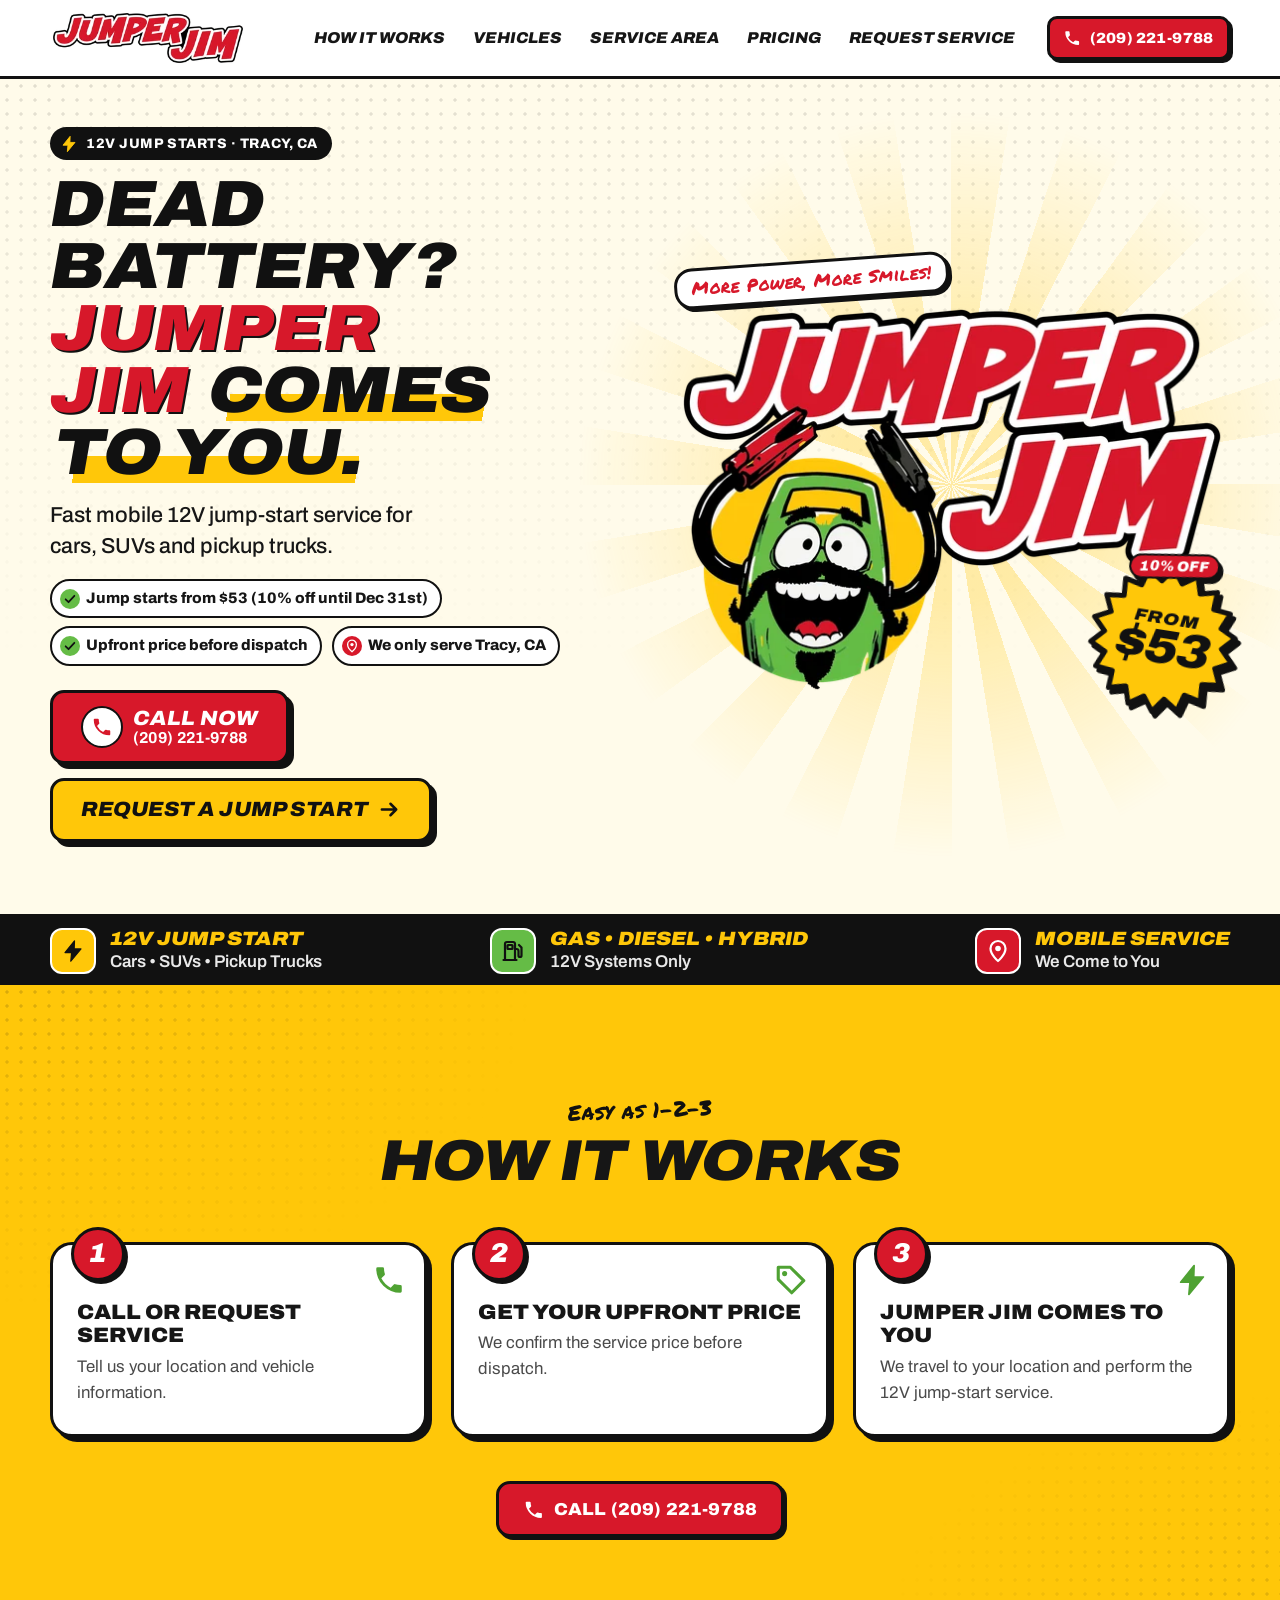
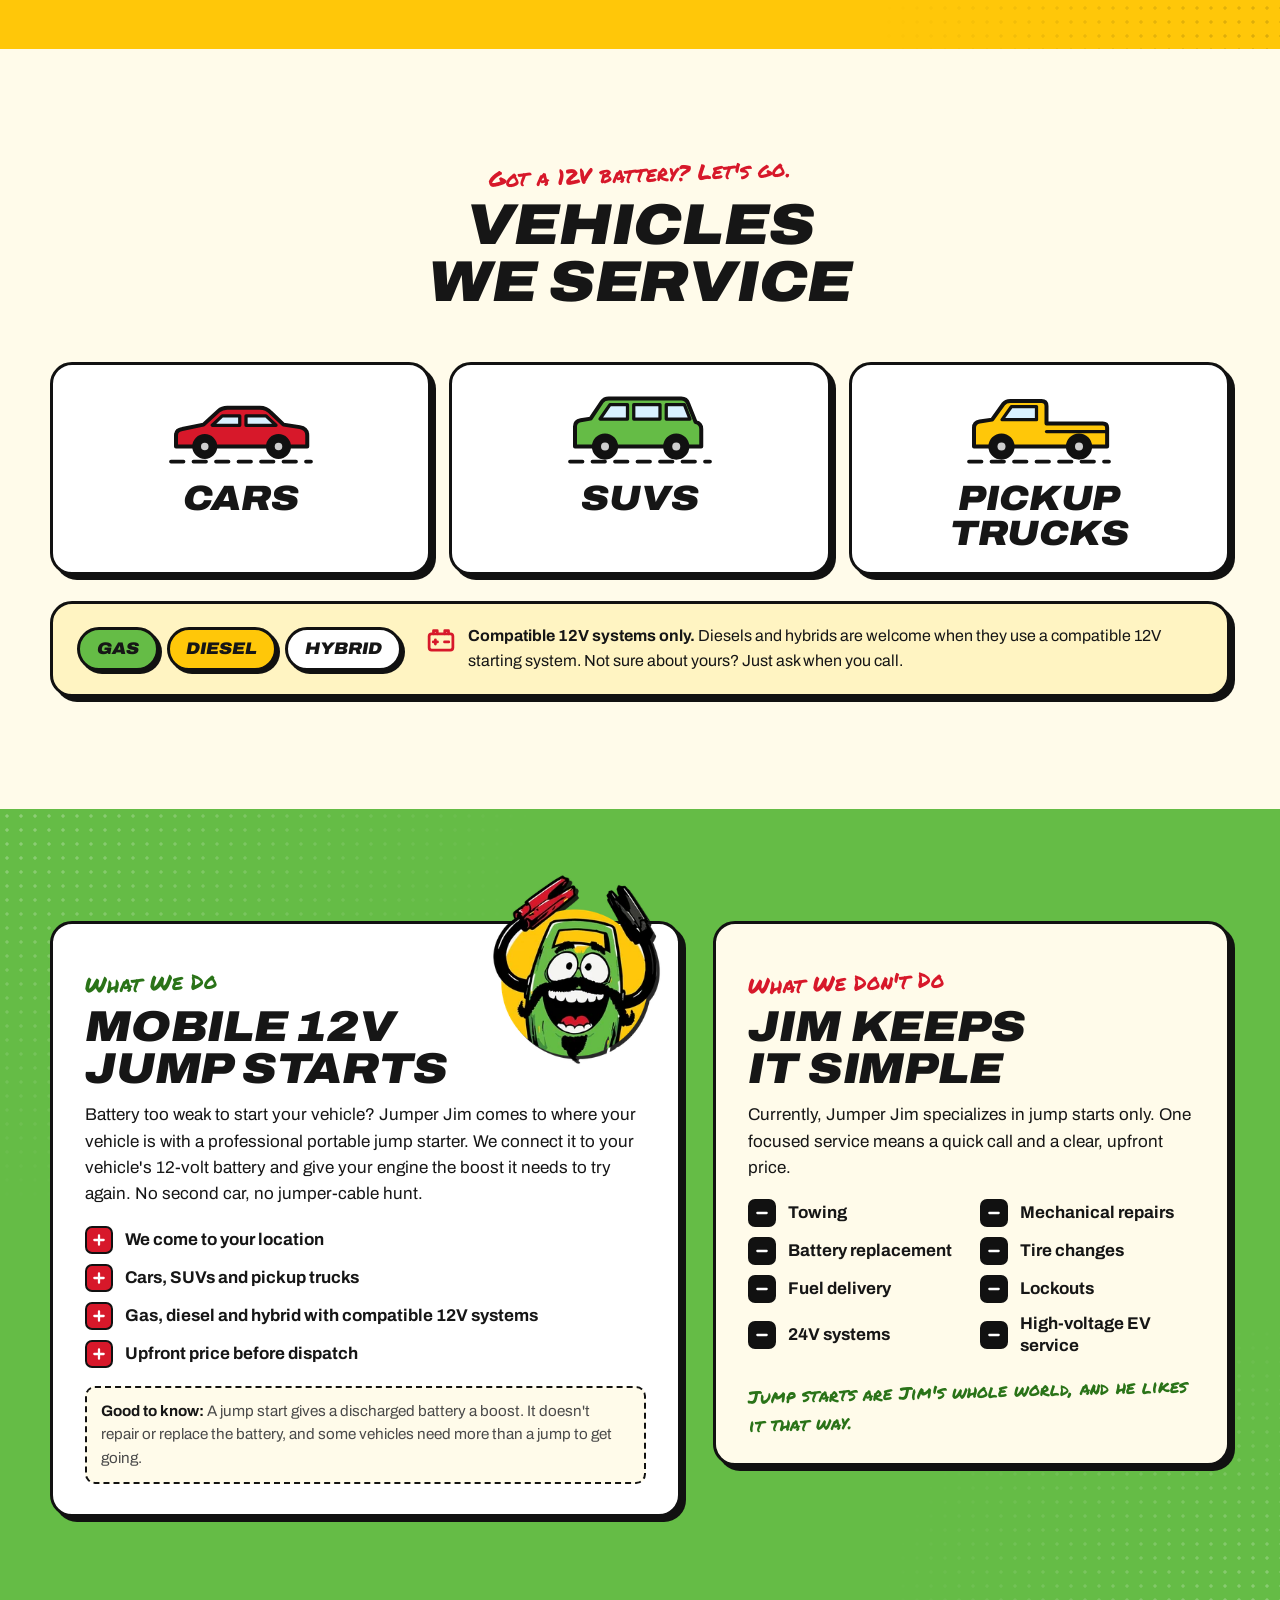
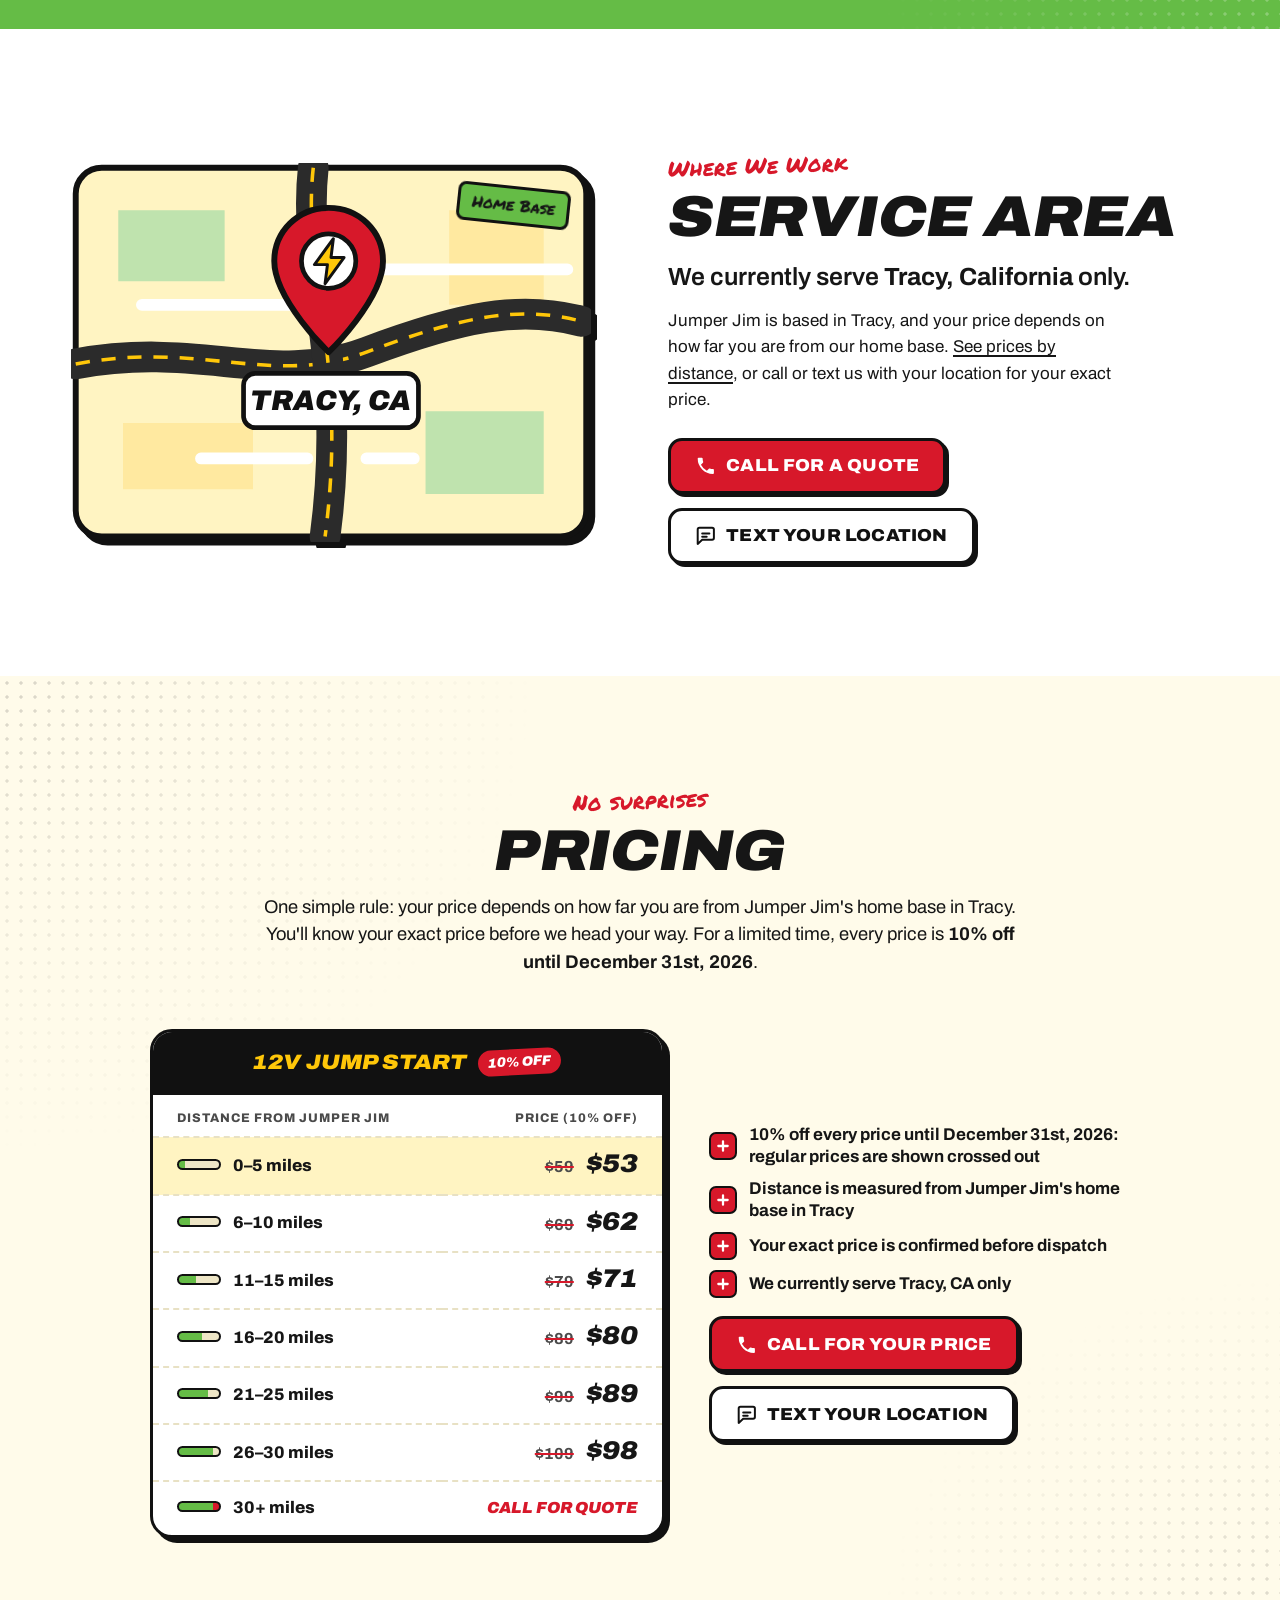
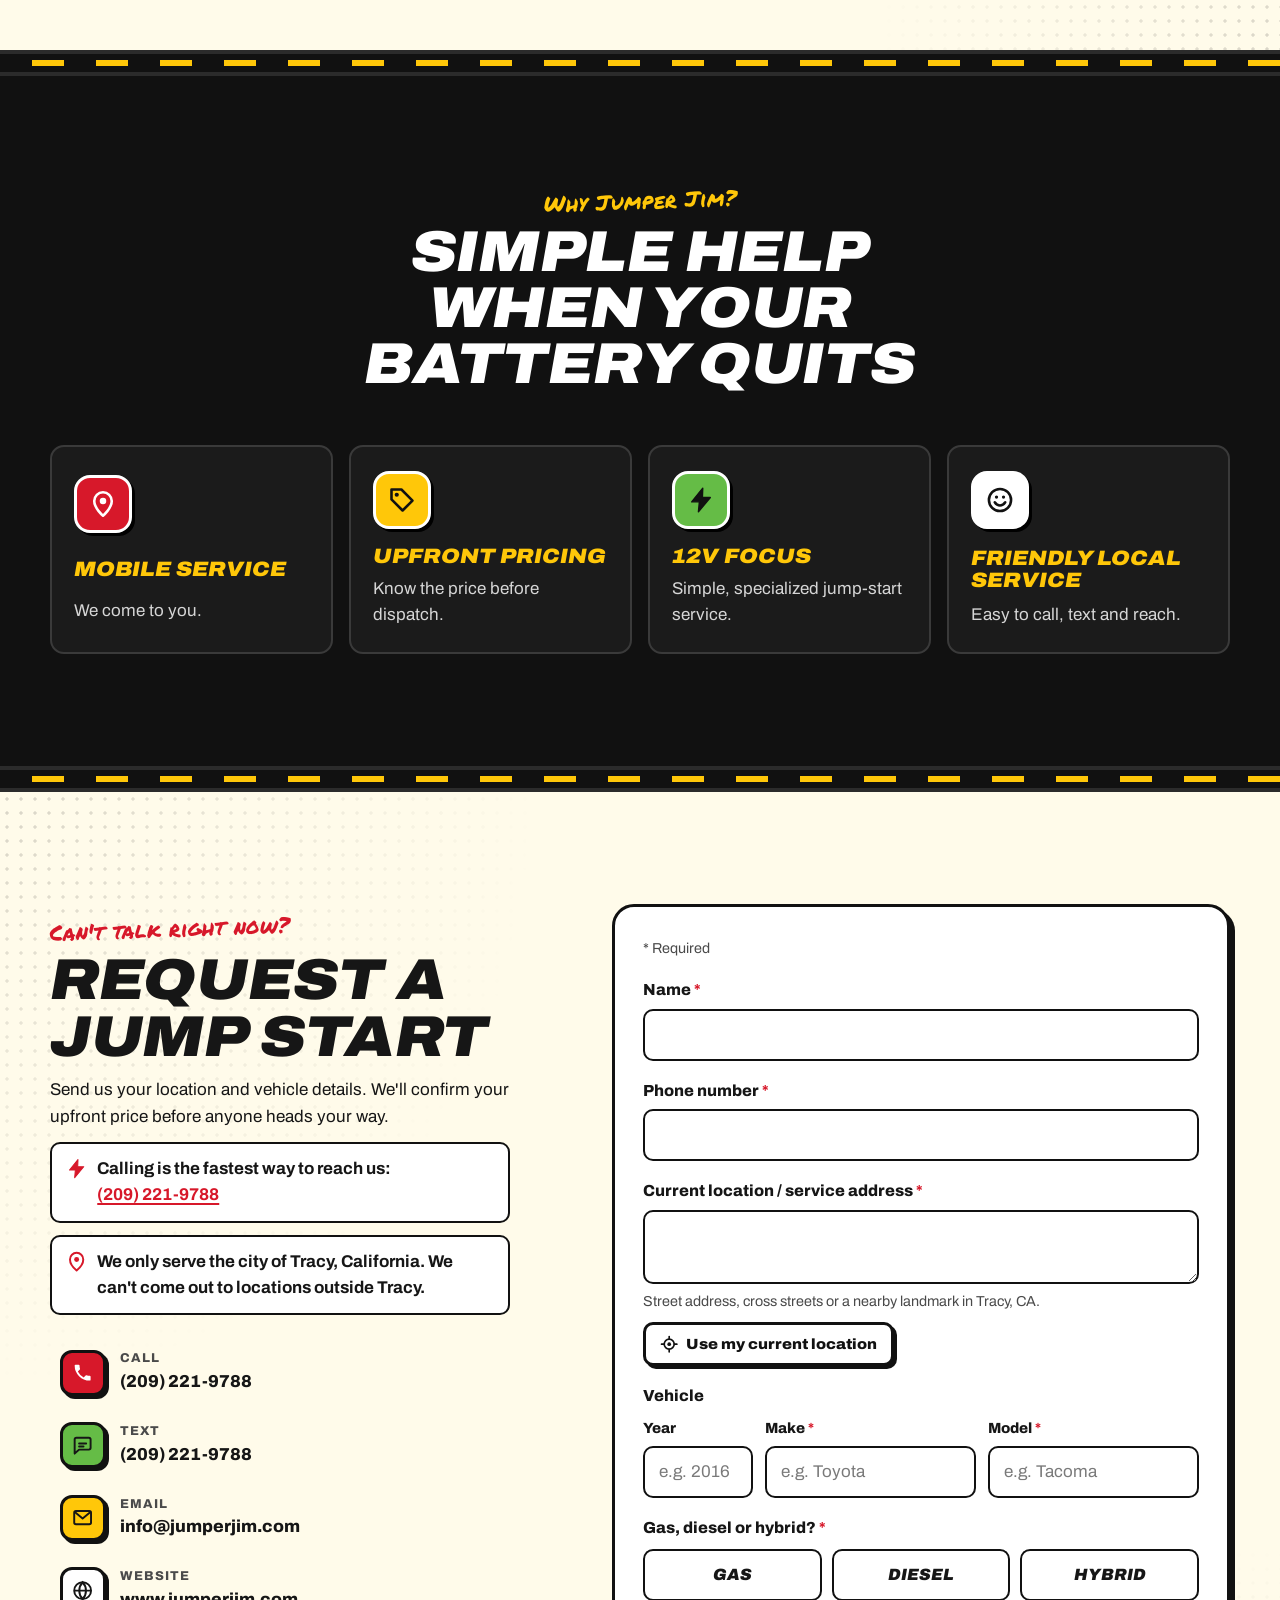
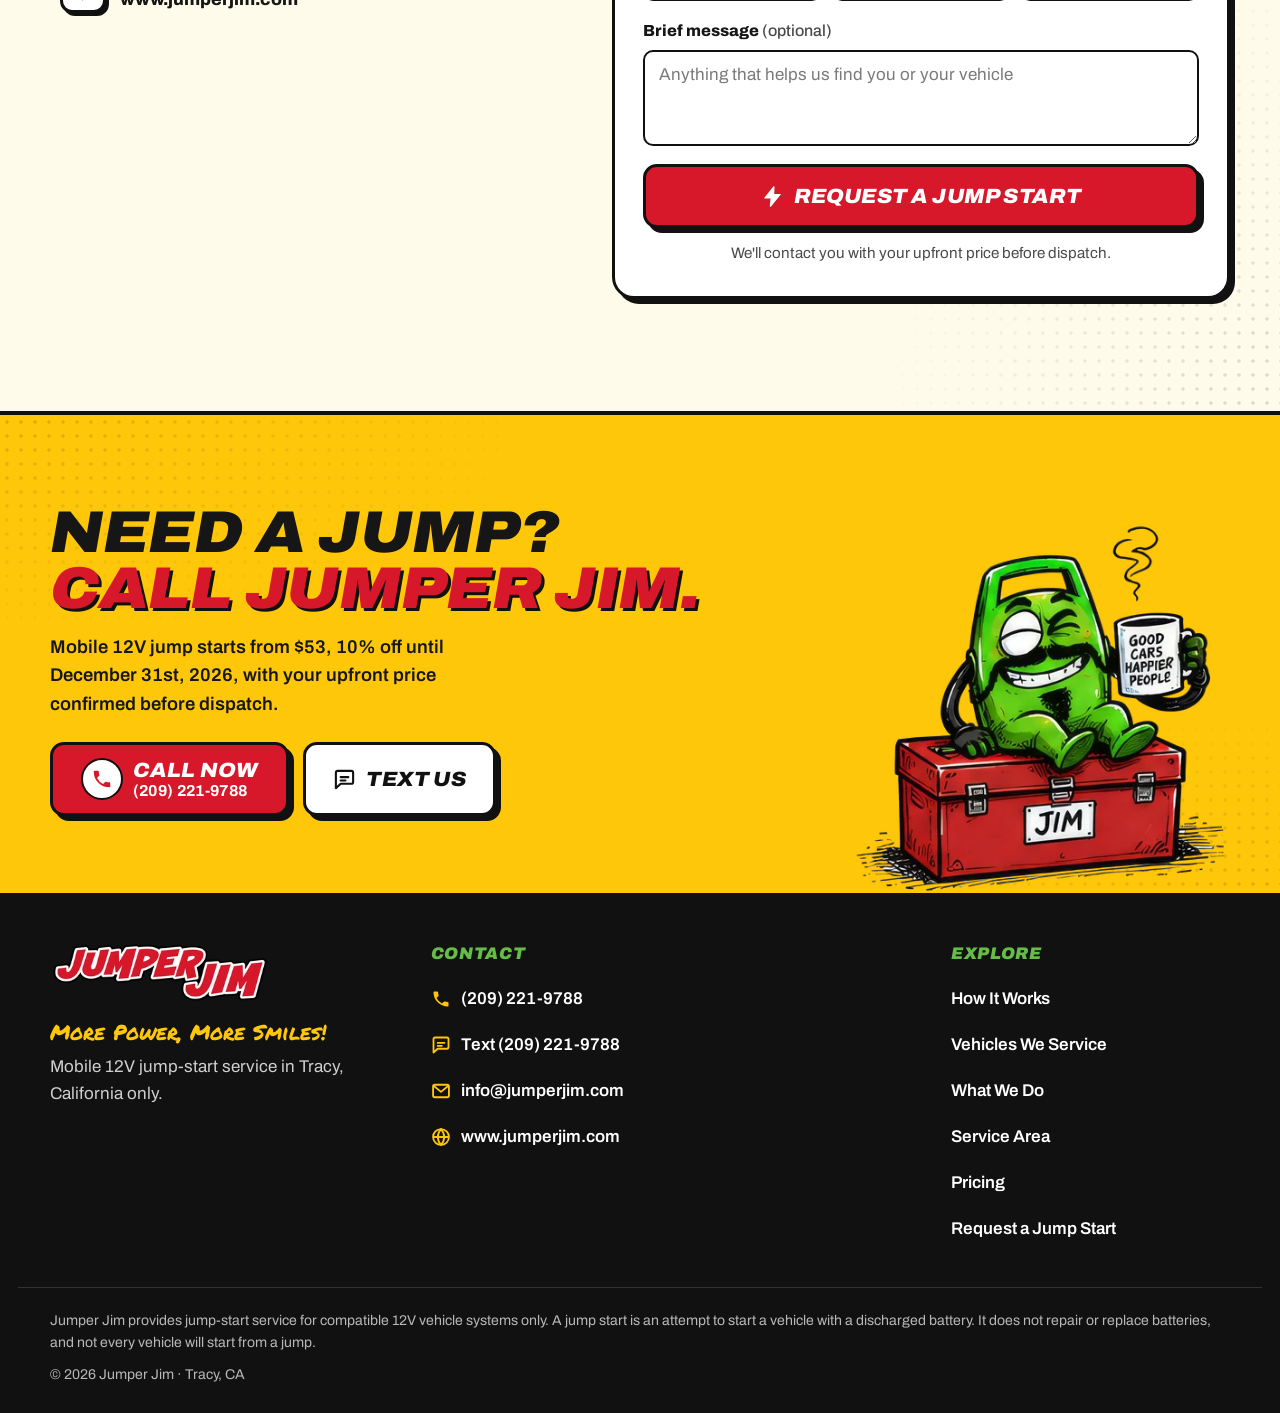
==== commit 2209a7f9: "Tell visitors Jumper Jim only serves Tracy, California - Add a "We only serve Tracy, CA" chip with a" ====
--- a/index.html
+++ b/index.html
@@ -4,7 +4,7 @@
   <meta charset="utf-8">
   <meta name="viewport" content="width=device-width, initial-scale=1, viewport-fit=cover">
   <title>Jumper Jim | Mobile Jump Start Service in Tracy, CA</title>
-  <meta name="description" content="Opening November 1st, 2026: Jumper Jim provides mobile 12V jump-start service for cars, SUVs and pickup trucks in Tracy, California. Jump starts are 10% off until December 31st, 2026, from $53, with an upfront price before dispatch.">
+  <meta name="description" content="Opening November 1st, 2026: Jumper Jim provides mobile 12V jump-start service for cars, SUVs and pickup trucks in Tracy, California only. Jump starts are 10% off until December 31st, 2026, from $53, with an upfront price before dispatch.">
   <link rel="canonical" href="https://www.jumperjim.com/">
   <meta name="theme-color" content="#65BC46">
   <meta name="format-detection" content="telephone=no">
@@ -15,7 +15,7 @@
   <meta property="og:locale" content="en_US">
   <meta property="og:url" content="https://www.jumperjim.com/">
   <meta property="og:title" content="Jumper Jim | Mobile Jump Start Service in Tracy, CA">
-  <meta property="og:description" content="Opening November 1st, 2026 in Tracy, CA. Mobile 12V jump starts for cars, SUVs and pickup trucks, 10% off until December 31st, 2026, from $53, with an upfront price before dispatch.">
+  <meta property="og:description" content="Opening November 1st, 2026, serving Tracy, CA only. Mobile 12V jump starts for cars, SUVs and pickup trucks, 10% off until December 31st, 2026, from $53, with an upfront price before dispatch.">
   <meta property="og:image" content="https://www.jumperjim.com/images/og-jumper-jim.jpg">
   <meta property="og:image:width" content="1200">
   <meta property="og:image:height" content="630">
@@ -225,6 +225,7 @@
             <li data-offer="on"><svg class="icon" aria-hidden="true"><use href="#i-check"/></svg> Jump starts from $53 (10% off until Dec 31st)</li>
             <li data-offer="off"><svg class="icon" aria-hidden="true"><use href="#i-check"/></svg> Jump starts from $59</li>
             <li><svg class="icon" aria-hidden="true"><use href="#i-check"/></svg> Upfront price before dispatch</li>
+            <li class="hero__points-area"><svg class="icon" aria-hidden="true"><use href="#i-pin"/></svg> We only serve Tracy, CA</li>
           </ul>
 
           <div class="hero__ctas" data-when="prelaunch">
@@ -600,6 +601,7 @@
           <p data-when="live">Send us your location and vehicle details. We'll confirm your upfront price before anyone heads your way.</p>
           <p data-when="prelaunch">Online jump-start requests open <strong>November 1st, 2026</strong>, the day Jumper Jim starts service.</p>
           <p class="request__fast" data-when="live"><svg class="icon" aria-hidden="true"><use href="#i-bolt"/></svg> <span>Calling is the fastest way to reach us: <a href="tel:+12092219788">(209)&nbsp;221-9788</a></span></p>
+          <p class="request__fast request__area"><svg class="icon" aria-hidden="true"><use href="#i-pin"/></svg> <span>We only serve the city of <strong>Tracy, California</strong>. We can't come out to locations outside Tracy.</span></p>
         </div>
 
         <div class="request__card request__soon panel" data-when="prelaunch">
@@ -650,7 +652,7 @@
             <div class="field">
               <label class="field__label" for="f-location">Current location / service address <span class="req" aria-hidden="true">*</span></label>
               <textarea class="field__input" id="f-location" name="location" rows="2" autocomplete="street-address" required aria-describedby="f-location-hint f-location-error"></textarea>
-              <p class="field__hint" id="f-location-hint">Street address, cross streets or a nearby landmark.</p>
+              <p class="field__hint" id="f-location-hint">Street address, cross streets or a nearby landmark in Tracy, CA.</p>
               <p class="field__error" id="f-location-error"></p>
               <button class="btn btn--white btn--sm locate-btn" type="button" id="use-location" hidden>
                 <svg class="icon" aria-hidden="true"><use href="#i-locate"/></svg>
@@ -820,7 +822,7 @@
             <img src="images/jumper-jim-wordmark-480.png" width="480" height="139" loading="lazy" decoding="async" alt="Jumper Jim">
           </picture>
           <p class="footer-brand__tagline">More Power, More Smiles!</p>
-          <p>Mobile 12V jump-start service in Tracy, California.</p>
+          <p>Mobile 12V jump-start service in Tracy, California only.</p>
         </div>
 
         <div class="footer-col">
--- a/css/styles.css
+++ b/css/styles.css
@@ -720,6 +720,7 @@
   background: var(--green);
   color: var(--black);
 }
+.hero__points-area .icon { background: var(--red); color: var(--white); }
 
 .hero__ctas {
   display: grid;
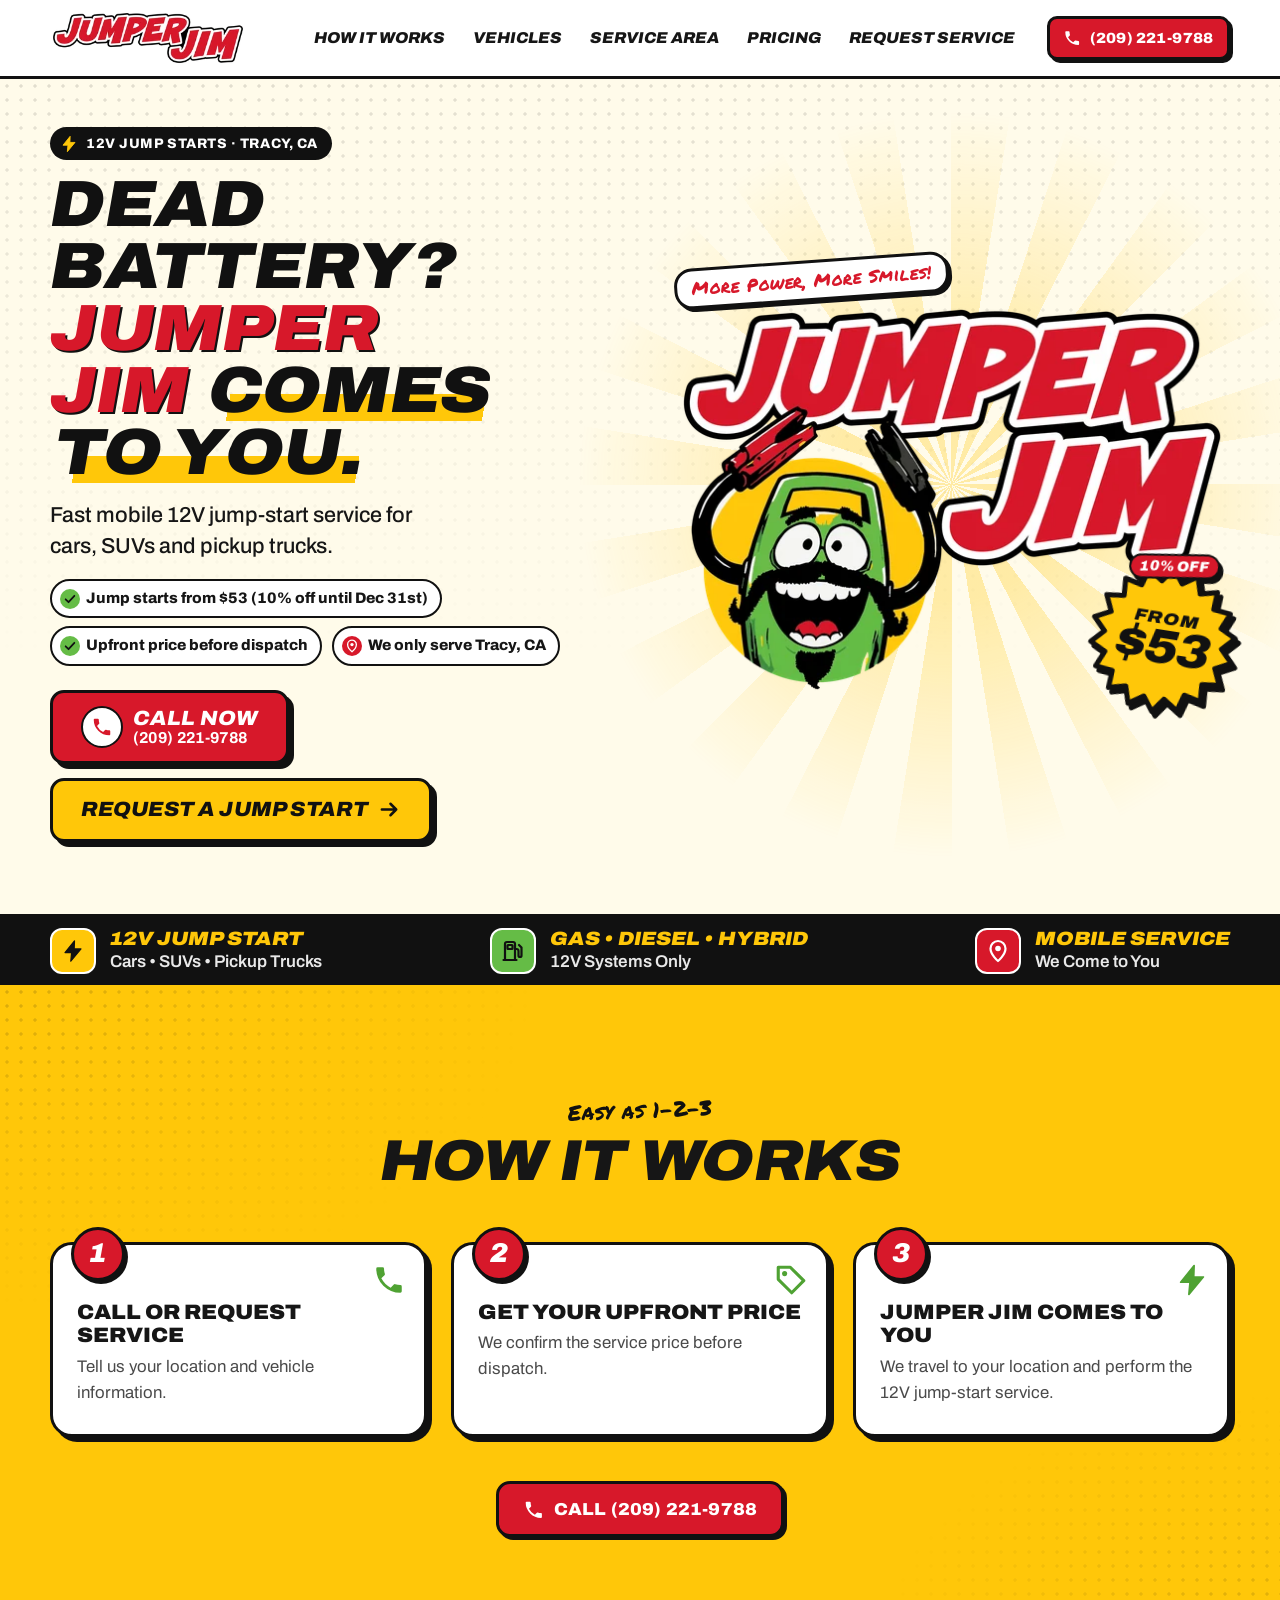
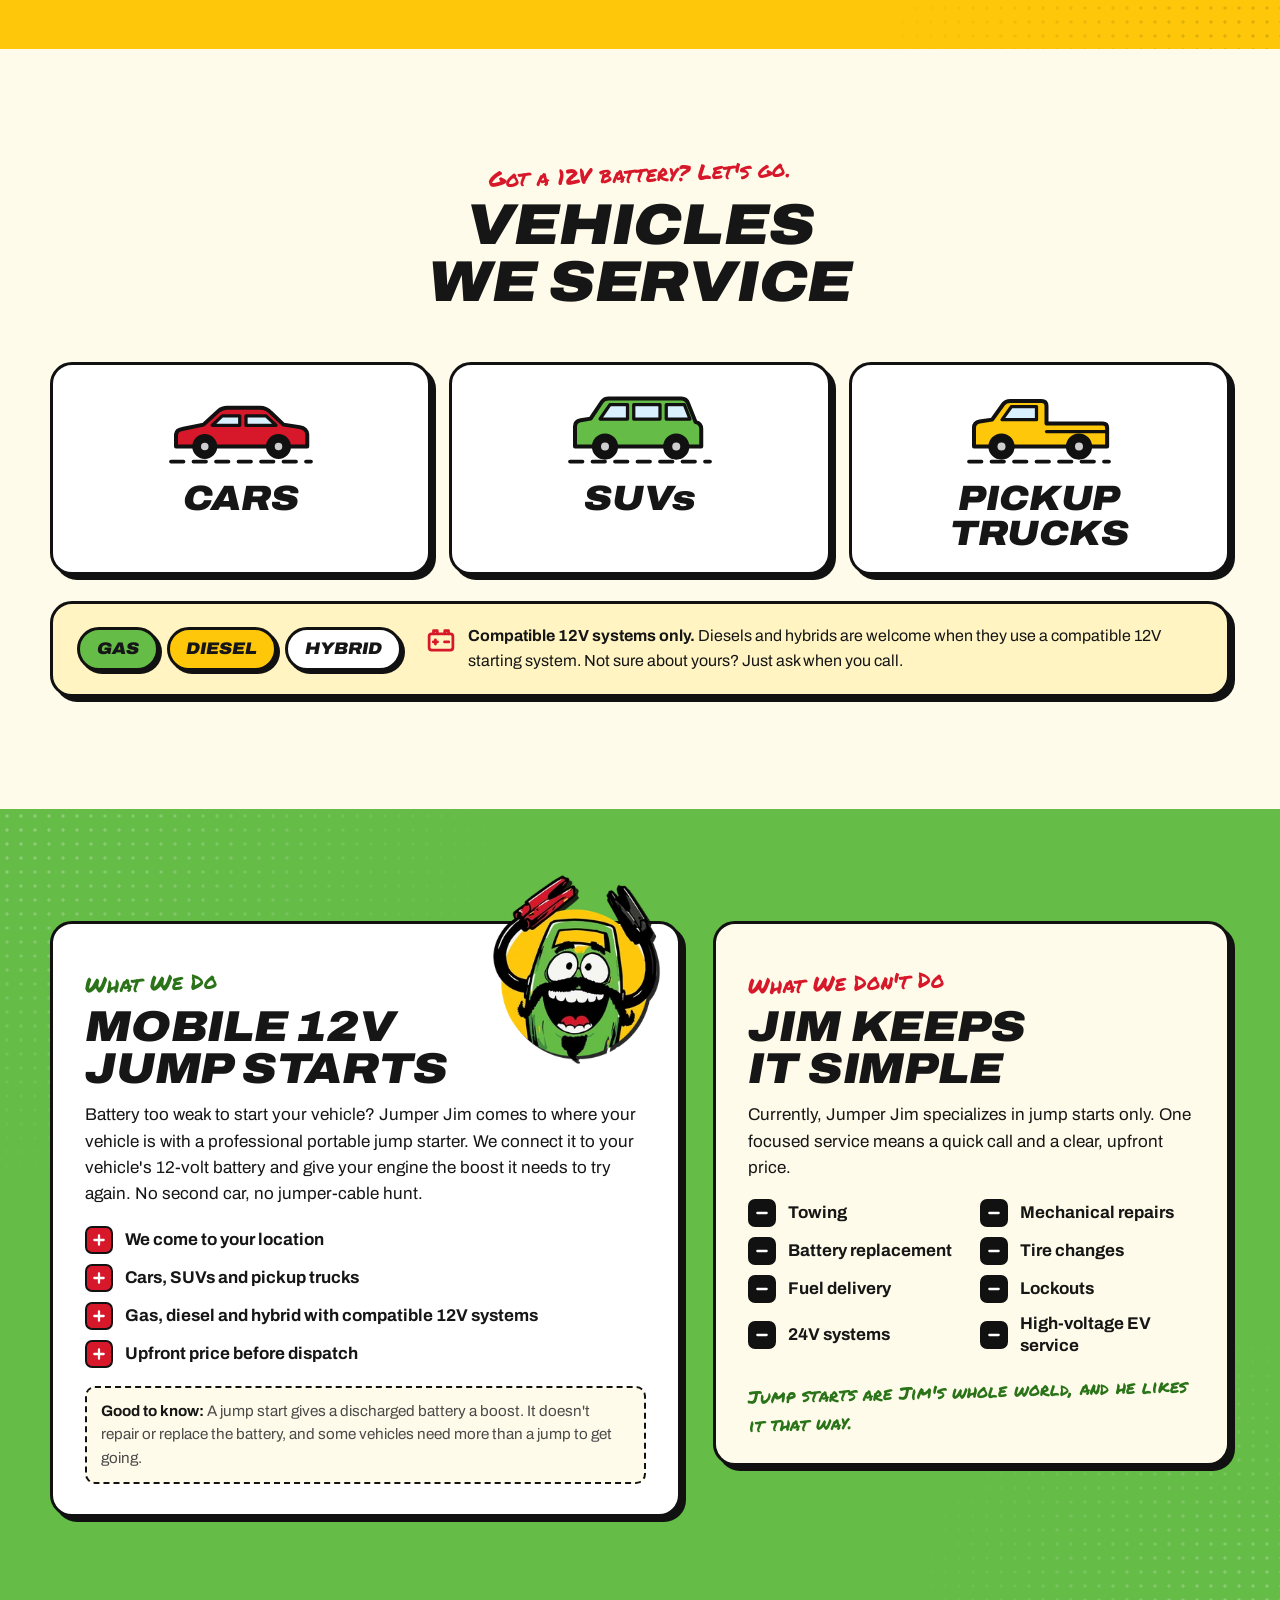
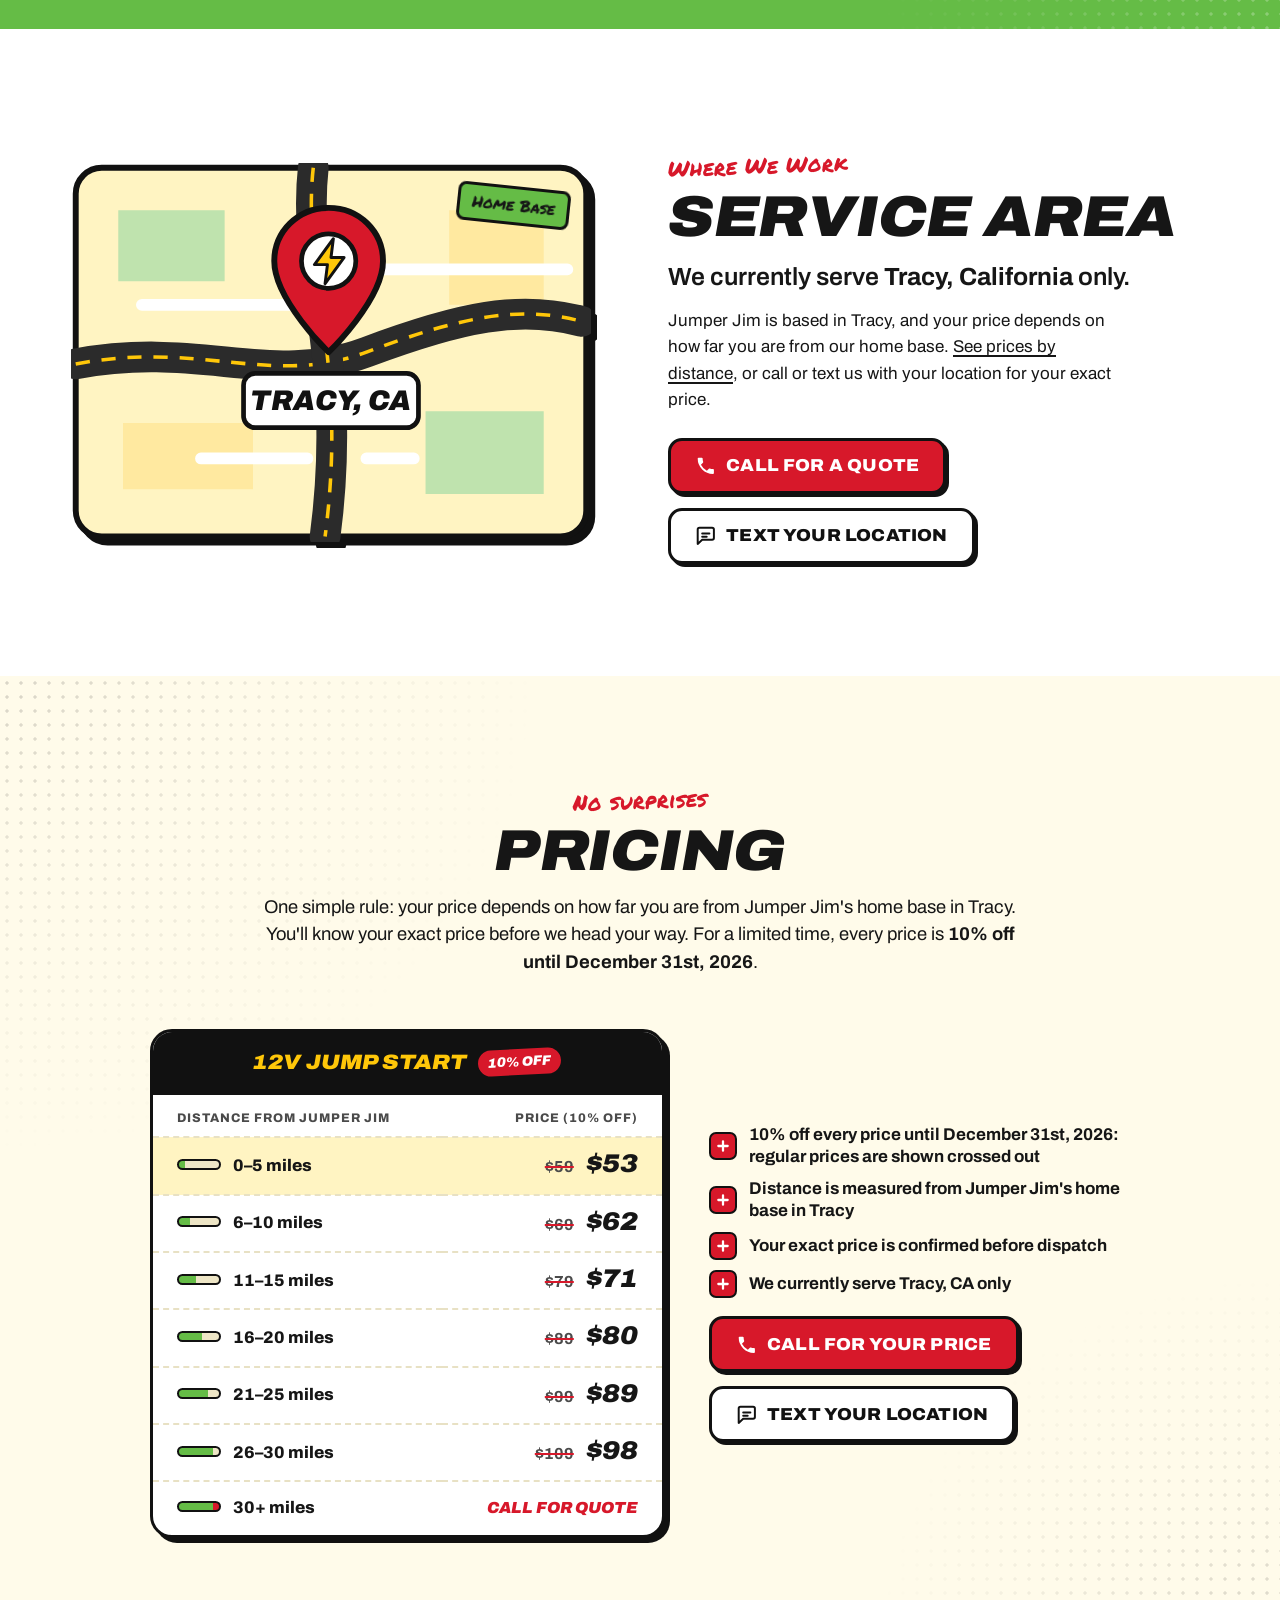
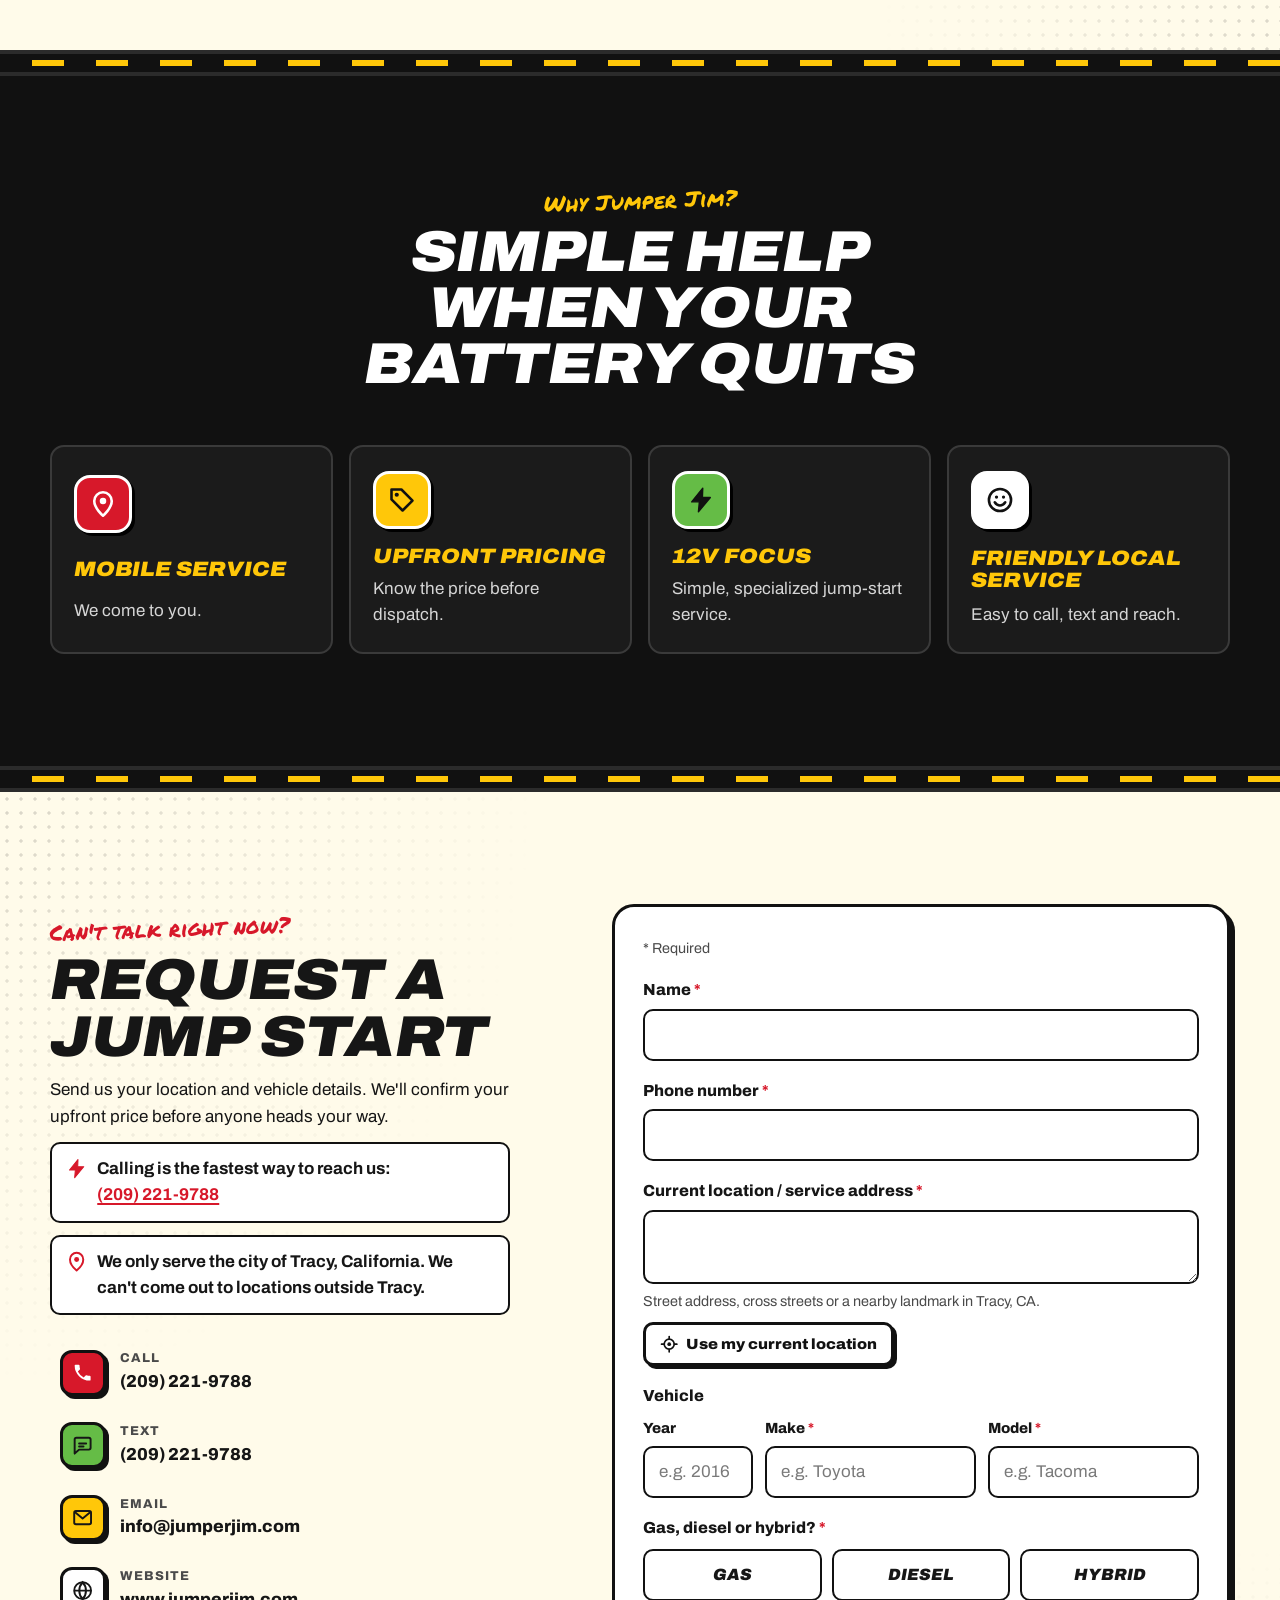
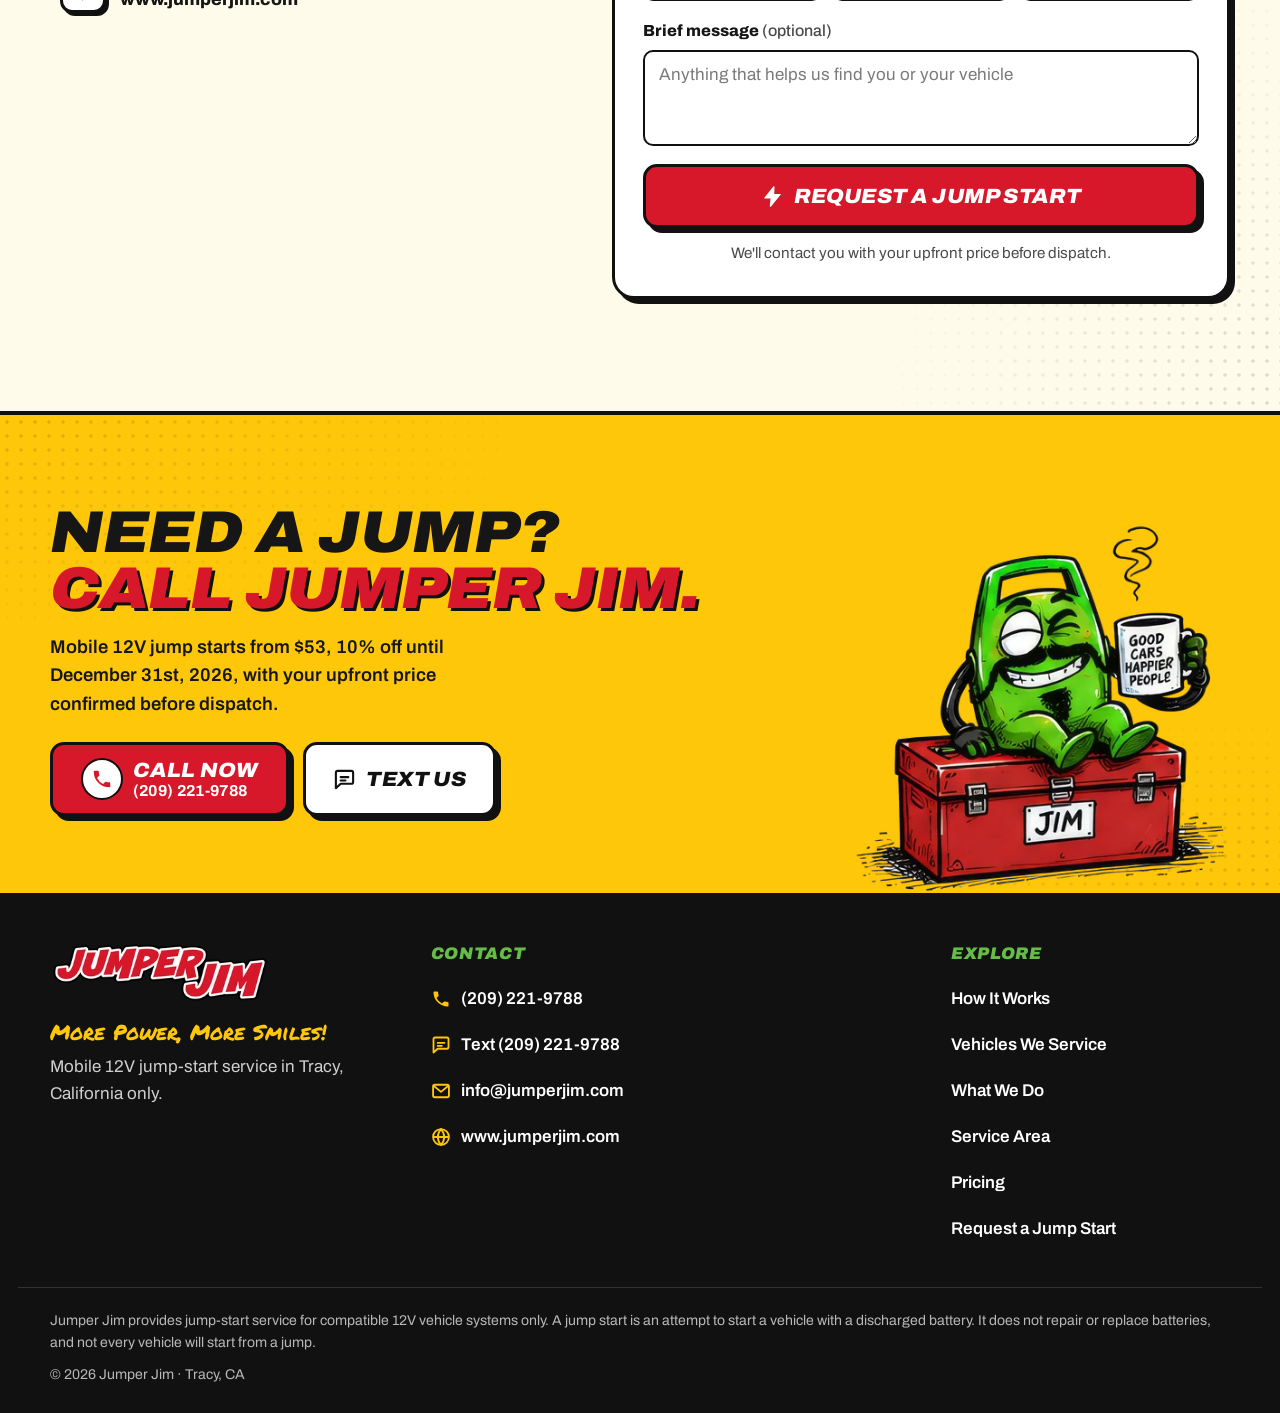
==== commit 76f14a68: "Show "SUVs" with a lowercase s in the vehicles section Co-Authored-By: Claude Opus 5.5 <noreply@anth" ====
--- a/index.html
+++ b/index.html
@@ -344,7 +344,7 @@
               <circle class="vehicle__wheel" cx="32" cy="46" r="9.5"/><circle class="vehicle__hub" cx="32" cy="46" r="3.2"/>
               <circle class="vehicle__wheel" cx="89" cy="46" r="9.5"/><circle class="vehicle__hub" cx="89" cy="46" r="3.2"/>
             </svg>
-            <h3 class="vehicle__name display">SUVs</h3>
+            <h3 class="vehicle__name display">SUV<span class="lowercase">s</span></h3>
           </li>
           <li class="vehicle panel">
             <svg class="vehicle__art" viewBox="0 0 120 64" aria-hidden="true">
--- a/css/styles.css
+++ b/css/styles.css
@@ -842,6 +842,7 @@
 }
 .vehicle__art { width: 118px; flex: none; }
 .vehicle__name { font-size: clamp(1.6rem, 6vw, 2.2rem); }
+.vehicle__name .lowercase { text-transform: none; }
 
 .vehicle__road { stroke: var(--black); stroke-width: 3; stroke-linecap: round; stroke-dasharray: 10 8; fill: none; }
 .vehicle__body { stroke: var(--black); stroke-width: 3.2; stroke-linejoin: round; }
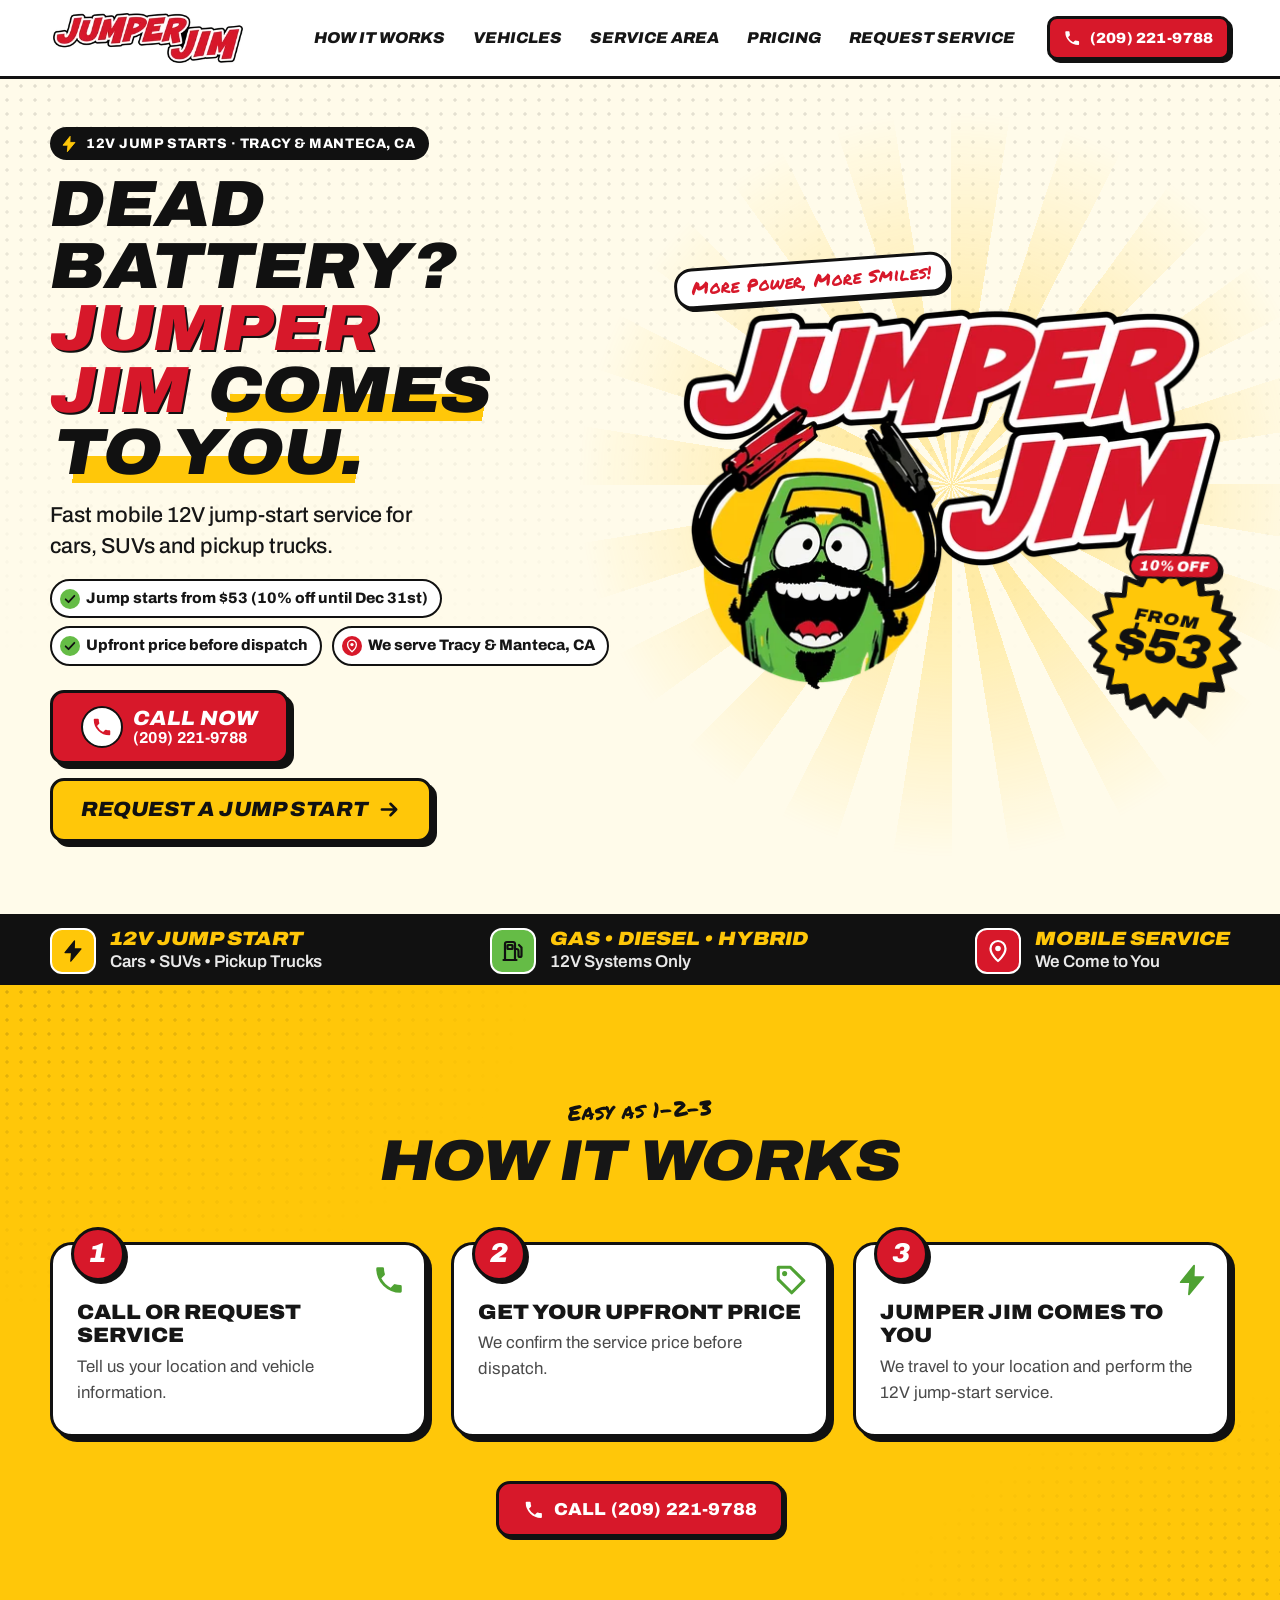
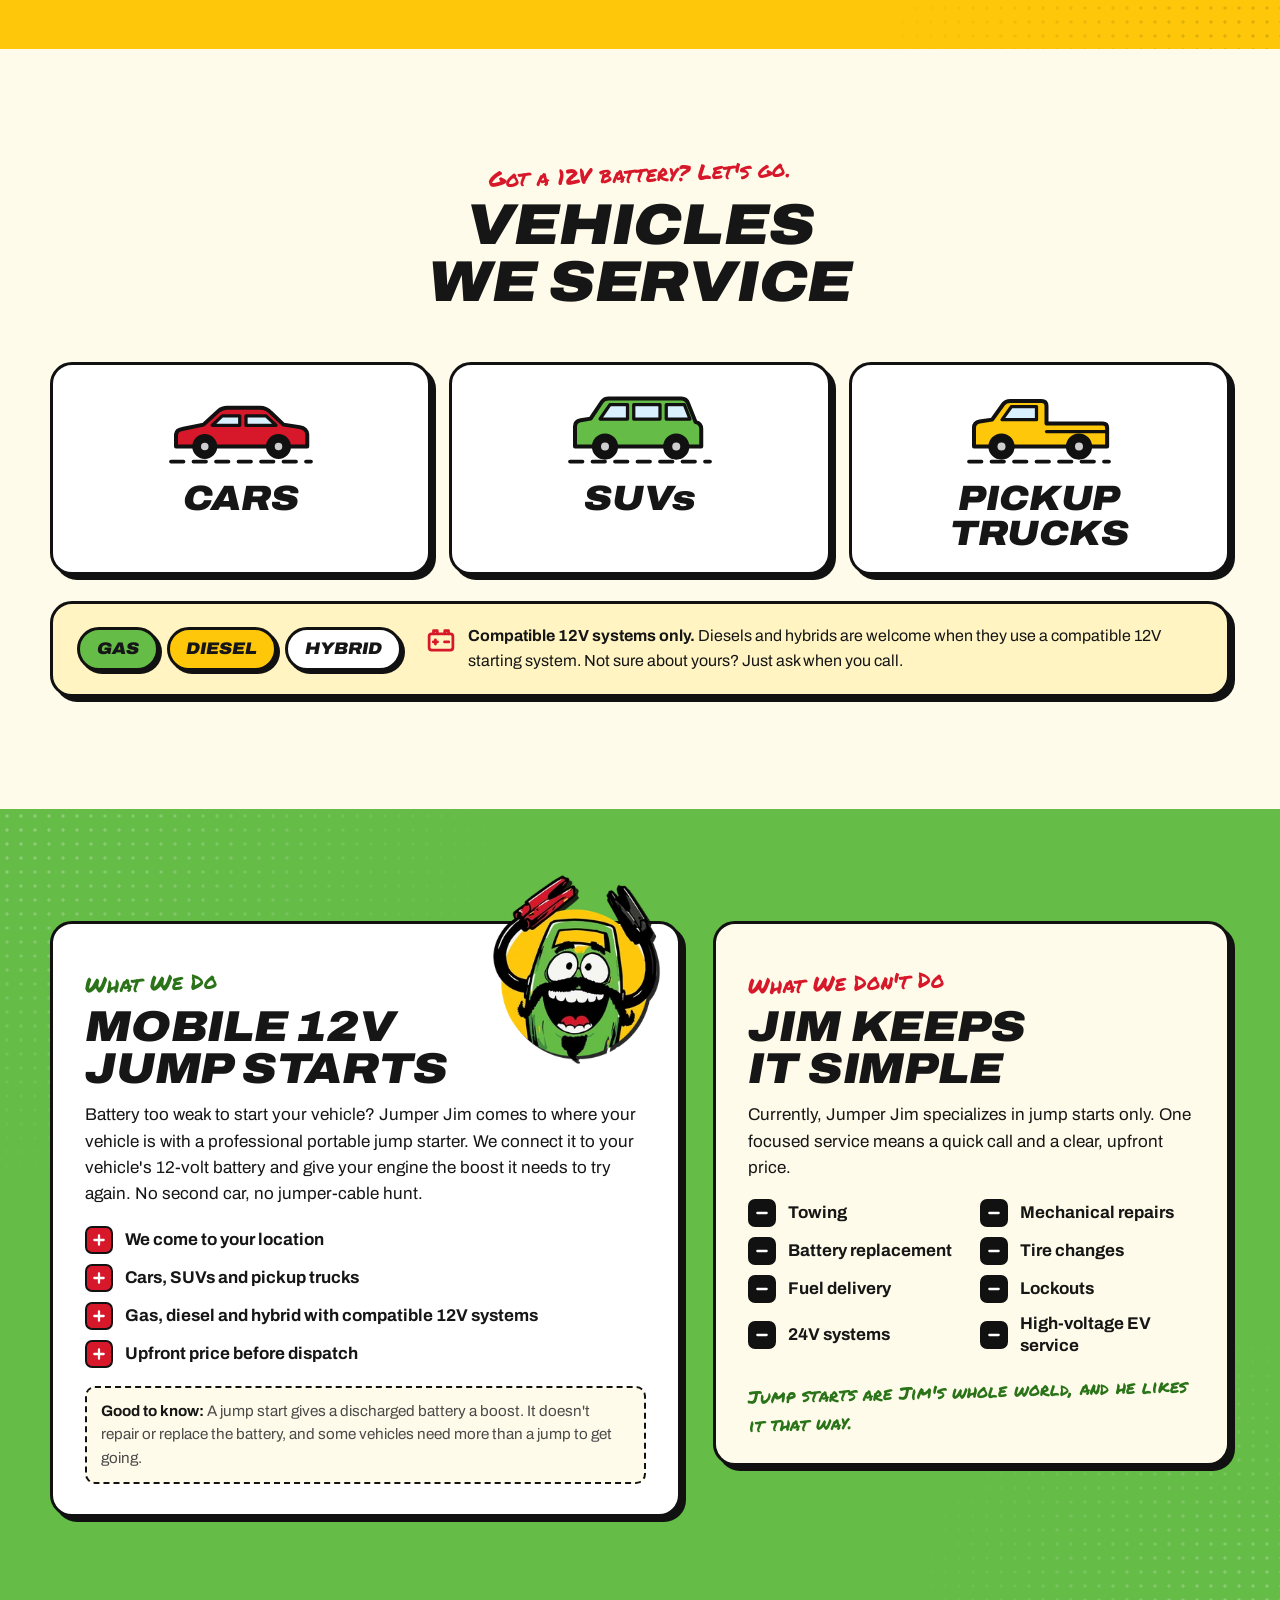
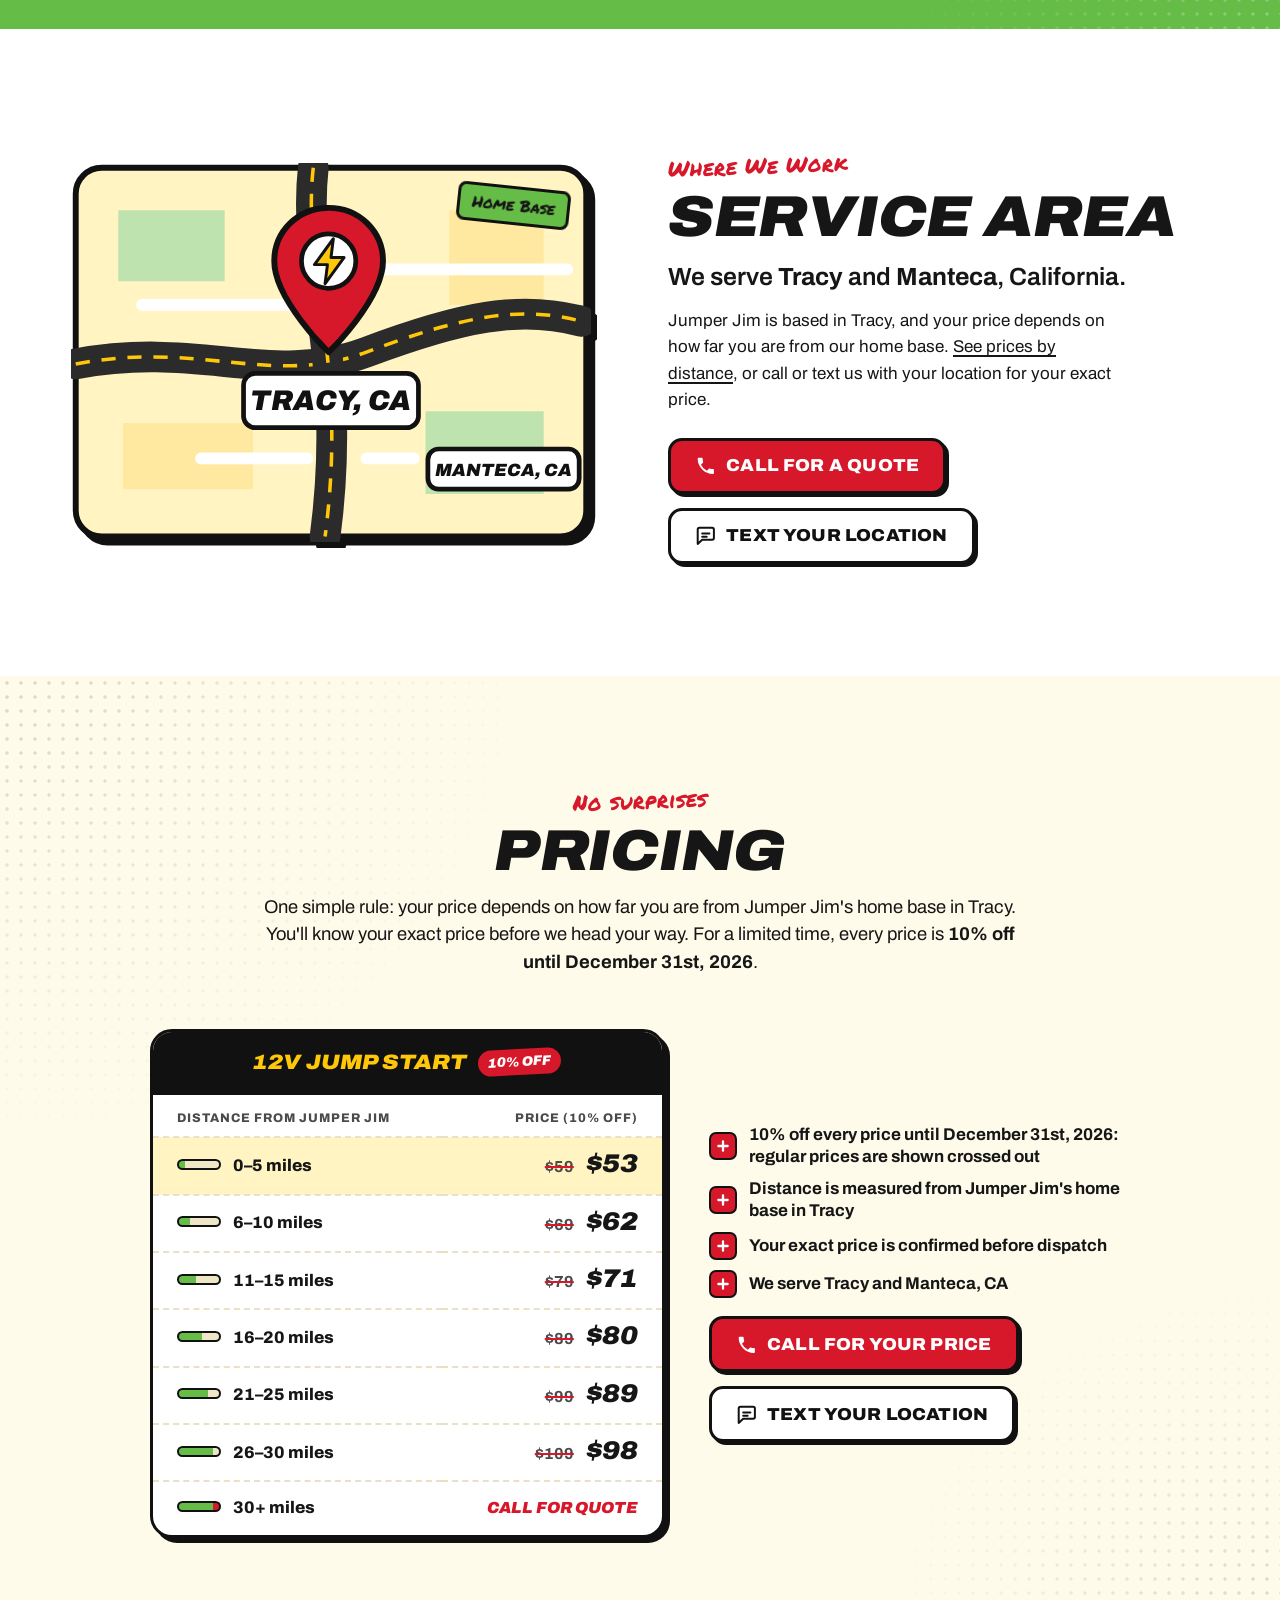
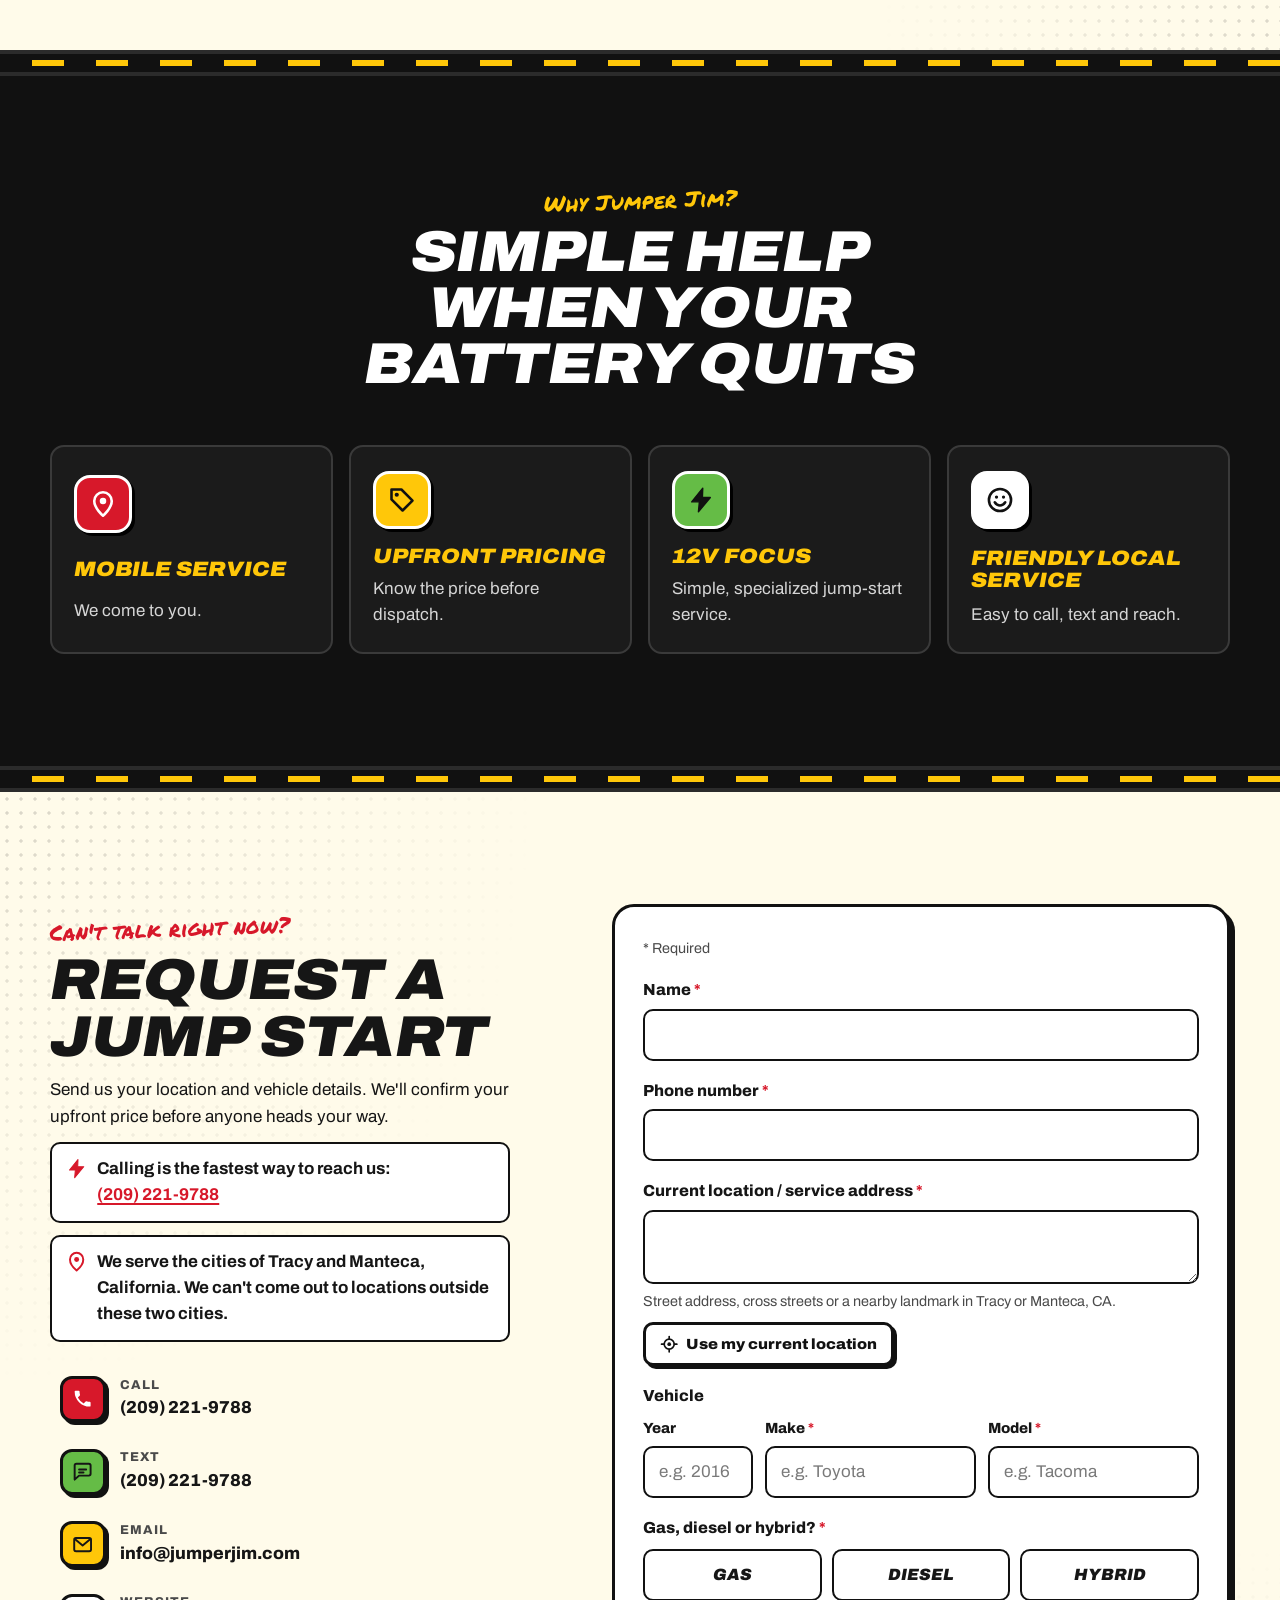
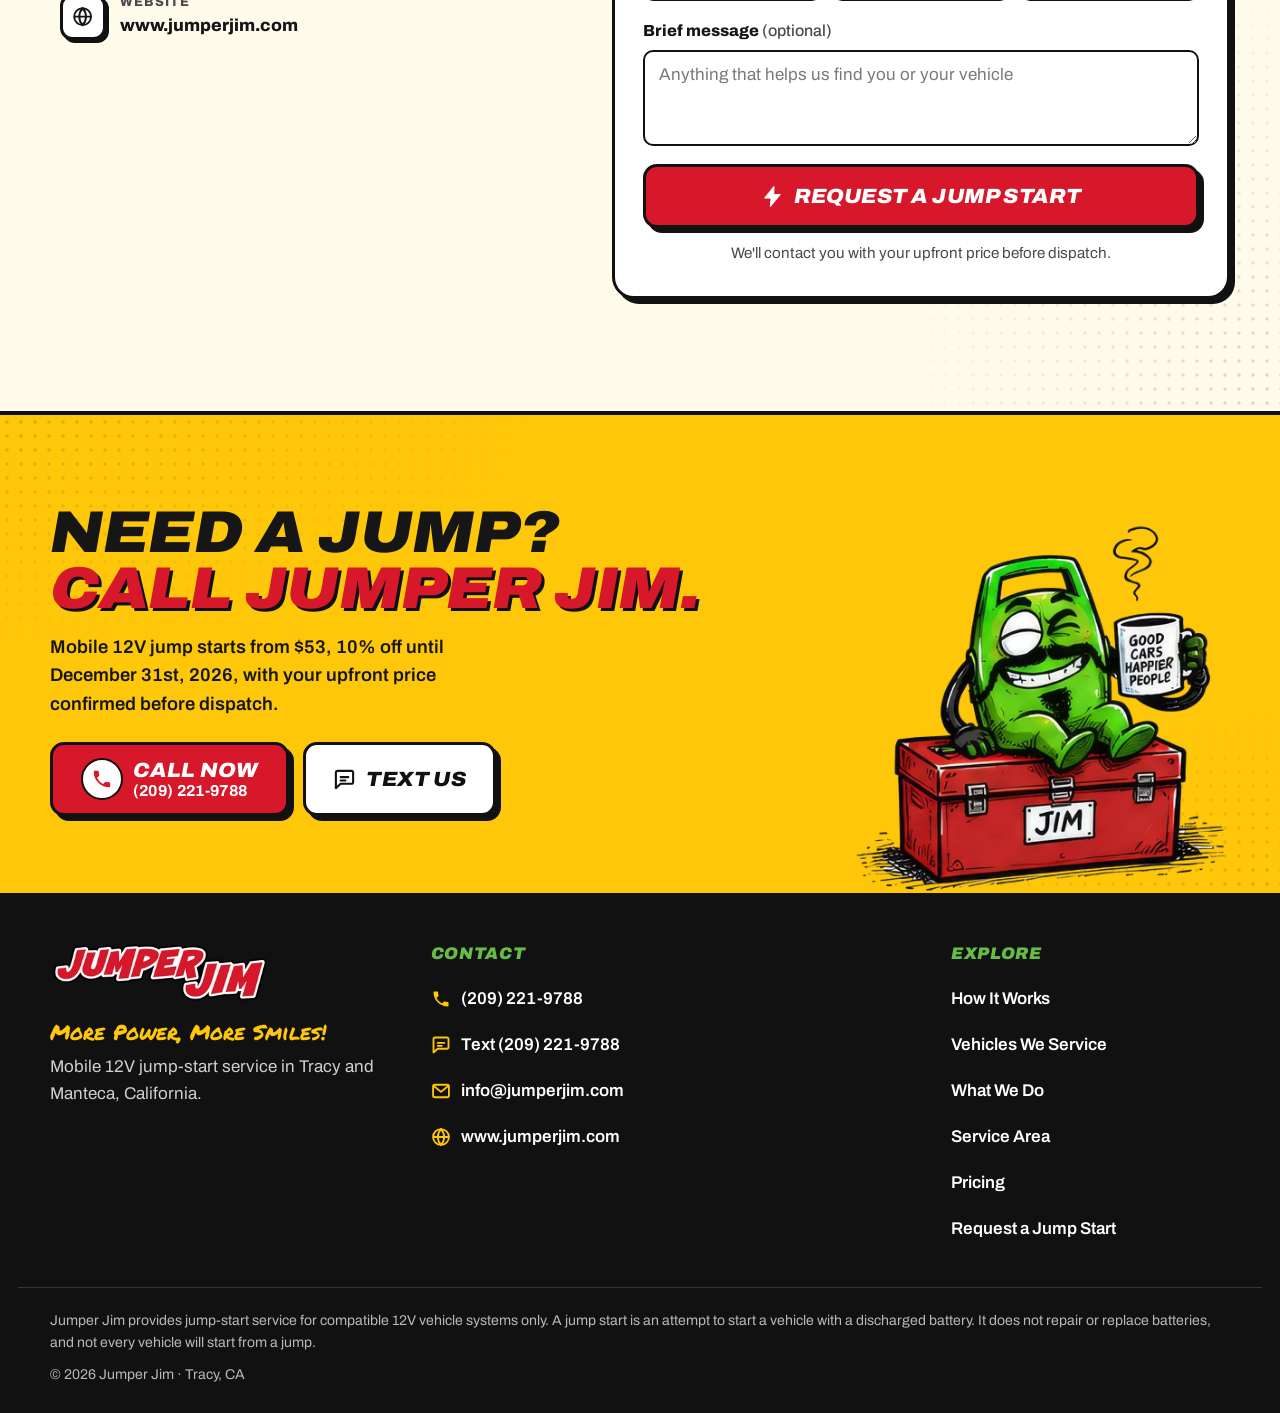
==== commit 4dd76ede: "List Tracy and Manteca as the cities Jumper Jim serves - Name Tracy & Manteca, CA in the page title," ====
--- a/index.html
+++ b/index.html
@@ -3,8 +3,8 @@
 <head>
   <meta charset="utf-8">
   <meta name="viewport" content="width=device-width, initial-scale=1, viewport-fit=cover">
-  <title>Jumper Jim | Mobile Jump Start Service in Tracy, CA</title>
-  <meta name="description" content="Opening November 1st, 2026: Jumper Jim provides mobile 12V jump-start service for cars, SUVs and pickup trucks in Tracy, California only. Jump starts are 10% off until December 31st, 2026, from $53, with an upfront price before dispatch.">
+  <title>Jumper Jim | Mobile Jump Start Service in Tracy &amp; Manteca, CA</title>
+  <meta name="description" content="Opening November 1st, 2026: Jumper Jim provides mobile 12V jump-start service for cars, SUVs and pickup trucks in Tracy and Manteca, California. Jump starts are 10% off until December 31st, 2026, from $53, with an upfront price before dispatch.">
   <link rel="canonical" href="https://www.jumperjim.com/">
   <meta name="theme-color" content="#65BC46">
   <meta name="format-detection" content="telephone=no">
@@ -14,8 +14,8 @@
   <meta property="og:site_name" content="Jumper Jim">
   <meta property="og:locale" content="en_US">
   <meta property="og:url" content="https://www.jumperjim.com/">
-  <meta property="og:title" content="Jumper Jim | Mobile Jump Start Service in Tracy, CA">
-  <meta property="og:description" content="Opening November 1st, 2026, serving Tracy, CA only. Mobile 12V jump starts for cars, SUVs and pickup trucks, 10% off until December 31st, 2026, from $53, with an upfront price before dispatch.">
+  <meta property="og:title" content="Jumper Jim | Mobile Jump Start Service in Tracy &amp; Manteca, CA">
+  <meta property="og:description" content="Opening November 1st, 2026, serving Tracy and Manteca, CA. Mobile 12V jump starts for cars, SUVs and pickup trucks, 10% off until December 31st, 2026, from $53, with an upfront price before dispatch.">
   <meta property="og:image" content="https://www.jumperjim.com/images/og-jumper-jim.jpg">
   <meta property="og:image:width" content="1200">
   <meta property="og:image:height" content="630">
@@ -65,7 +65,7 @@
     "@id": "https://www.jumperjim.com/#business",
     "name": "Jumper Jim",
     "slogan": "More Power, More Smiles!",
-    "description": "Mobile 12V jump-start service for cars, SUVs and pickup trucks in Tracy, California.",
+    "description": "Mobile 12V jump-start service for cars, SUVs and pickup trucks in Tracy and Manteca, California.",
     "url": "https://www.jumperjim.com/",
     "telephone": "+1-209-221-9788",
     "email": "info@jumperjim.com",
@@ -77,11 +77,18 @@
       "addressRegion": "CA",
       "addressCountry": "US"
     },
-    "areaServed": {
-      "@type": "City",
-      "name": "Tracy",
-      "containedInPlace": { "@type": "State", "name": "California" }
-    },
+    "areaServed": [
+      {
+        "@type": "City",
+        "name": "Tracy",
+        "containedInPlace": { "@type": "State", "name": "California" }
+      },
+      {
+        "@type": "City",
+        "name": "Manteca",
+        "containedInPlace": { "@type": "State", "name": "California" }
+      }
+    ],
     "makesOffer": {
       "@type": "Offer",
       "itemOffered": {
@@ -205,11 +212,11 @@
         <div class="hero__copy">
           <p class="eyebrow" data-when="live">
             <svg class="icon" aria-hidden="true"><use href="#i-bolt"/></svg>
-            12V Jump Starts &middot; Tracy, CA
+            12V Jump Starts &middot; Tracy &amp; Manteca, CA
           </p>
           <p class="eyebrow eyebrow--soon" data-when="prelaunch">
             <svg class="icon" aria-hidden="true"><use href="#i-calendar"/></svg>
-            Opening Nov 1st, 2026 &middot; Tracy, CA
+            Opening Nov 1st, 2026 &middot; Tracy &amp; Manteca, CA
           </p>
           <h1 class="hero__title display" id="hero-title">
             Dead Battery? <span class="hero__title-name">Jumper Jim</span> <span class="marker">Comes to You.</span>
@@ -225,7 +232,7 @@
             <li data-offer="on"><svg class="icon" aria-hidden="true"><use href="#i-check"/></svg> Jump starts from $53 (10% off until Dec 31st)</li>
             <li data-offer="off"><svg class="icon" aria-hidden="true"><use href="#i-check"/></svg> Jump starts from $59</li>
             <li><svg class="icon" aria-hidden="true"><use href="#i-check"/></svg> Upfront price before dispatch</li>
-            <li class="hero__points-area"><svg class="icon" aria-hidden="true"><use href="#i-pin"/></svg> We only serve Tracy, CA</li>
+            <li class="hero__points-area"><svg class="icon" aria-hidden="true"><use href="#i-pin"/></svg> We serve Tracy &amp; Manteca, CA</li>
           </ul>
 
           <div class="hero__ctas" data-when="prelaunch">
@@ -439,6 +446,10 @@
               <rect x="146" y="178" width="148" height="46" rx="10"/>
               <text x="220" y="209" text-anchor="middle">TRACY, CA</text>
             </g>
+            <g class="map__label map__label--small">
+              <rect x="302" y="242" width="128" height="34" rx="9"/>
+              <text x="366" y="265" text-anchor="middle">MANTECA, CA</text>
+            </g>
           </svg>
           <p class="area__stamp">Home Base</p>
         </div>
@@ -446,7 +457,7 @@
         <div class="area__copy">
           <p class="kicker">Where We Work</p>
           <h2 class="section-title display" id="area-title">Service Area</h2>
-          <p class="area__lead">We currently serve <strong>Tracy, California</strong> only.</p>
+          <p class="area__lead">We serve <strong>Tracy</strong> and <strong>Manteca</strong>, California.</p>
           <p data-when="live">Jumper Jim is based in Tracy, and your price depends on how far you are from our home base. <a href="#pricing">See prices by distance</a>, or call or text us with your location for your exact price.</p>
           <p data-when="prelaunch">Service starts <strong>November 1st, 2026</strong>. Jumper Jim is based in Tracy, and your price will depend on how far you are from our home base. <a href="#pricing">See prices by distance</a>.</p>
           <div class="btn-row" data-when="prelaunch">
@@ -532,7 +543,7 @@
               <li data-offer="on"><span class="sym sym--plus"><svg class="icon" aria-hidden="true"><use href="#i-plus"/></svg></span> 10% off every price until December 31st, 2026: regular prices are shown crossed out</li>
               <li><span class="sym sym--plus"><svg class="icon" aria-hidden="true"><use href="#i-plus"/></svg></span> Distance is measured from Jumper Jim's home base in Tracy</li>
               <li><span class="sym sym--plus"><svg class="icon" aria-hidden="true"><use href="#i-plus"/></svg></span> Your exact price is confirmed before dispatch</li>
-              <li><span class="sym sym--plus"><svg class="icon" aria-hidden="true"><use href="#i-plus"/></svg></span> We currently serve Tracy, CA only</li>
+              <li><span class="sym sym--plus"><svg class="icon" aria-hidden="true"><use href="#i-plus"/></svg></span> We serve Tracy and Manteca, CA</li>
             </ul>
             <div class="btn-row" data-when="live">
               <a class="btn btn--call btn--lg" href="tel:+12092219788">
@@ -601,7 +612,7 @@
           <p data-when="live">Send us your location and vehicle details. We'll confirm your upfront price before anyone heads your way.</p>
           <p data-when="prelaunch">Online jump-start requests open <strong>November 1st, 2026</strong>, the day Jumper Jim starts service.</p>
           <p class="request__fast" data-when="live"><svg class="icon" aria-hidden="true"><use href="#i-bolt"/></svg> <span>Calling is the fastest way to reach us: <a href="tel:+12092219788">(209)&nbsp;221-9788</a></span></p>
-          <p class="request__fast request__area"><svg class="icon" aria-hidden="true"><use href="#i-pin"/></svg> <span>We only serve the city of <strong>Tracy, California</strong>. We can't come out to locations outside Tracy.</span></p>
+          <p class="request__fast request__area"><svg class="icon" aria-hidden="true"><use href="#i-pin"/></svg> <span>We serve the cities of <strong>Tracy</strong> and <strong>Manteca</strong>, California. We can't come out to locations outside these two cities.</span></p>
         </div>
 
         <div class="request__card request__soon panel" data-when="prelaunch">
@@ -652,7 +663,7 @@
             <div class="field">
               <label class="field__label" for="f-location">Current location / service address <span class="req" aria-hidden="true">*</span></label>
               <textarea class="field__input" id="f-location" name="location" rows="2" autocomplete="street-address" required aria-describedby="f-location-hint f-location-error"></textarea>
-              <p class="field__hint" id="f-location-hint">Street address, cross streets or a nearby landmark in Tracy, CA.</p>
+              <p class="field__hint" id="f-location-hint">Street address, cross streets or a nearby landmark in Tracy or Manteca, CA.</p>
               <p class="field__error" id="f-location-error"></p>
               <button class="btn btn--white btn--sm locate-btn" type="button" id="use-location" hidden>
                 <svg class="icon" aria-hidden="true"><use href="#i-locate"/></svg>
@@ -822,7 +833,7 @@
             <img src="images/jumper-jim-wordmark-480.png" width="480" height="139" loading="lazy" decoding="async" alt="Jumper Jim">
           </picture>
           <p class="footer-brand__tagline">More Power, More Smiles!</p>
-          <p>Mobile 12V jump-start service in Tracy, California only.</p>
+          <p>Mobile 12V jump-start service in Tracy and Manteca, California.</p>
         </div>
 
         <div class="footer-col">
--- a/css/styles.css
+++ b/css/styles.css
@@ -971,6 +971,7 @@
   fill: var(--black);
   letter-spacing: 0.02em;
 }
+.map__label--small text { font-size: 15px; letter-spacing: 0; }
 .area__stamp {
   position: absolute;
   right: 4%;
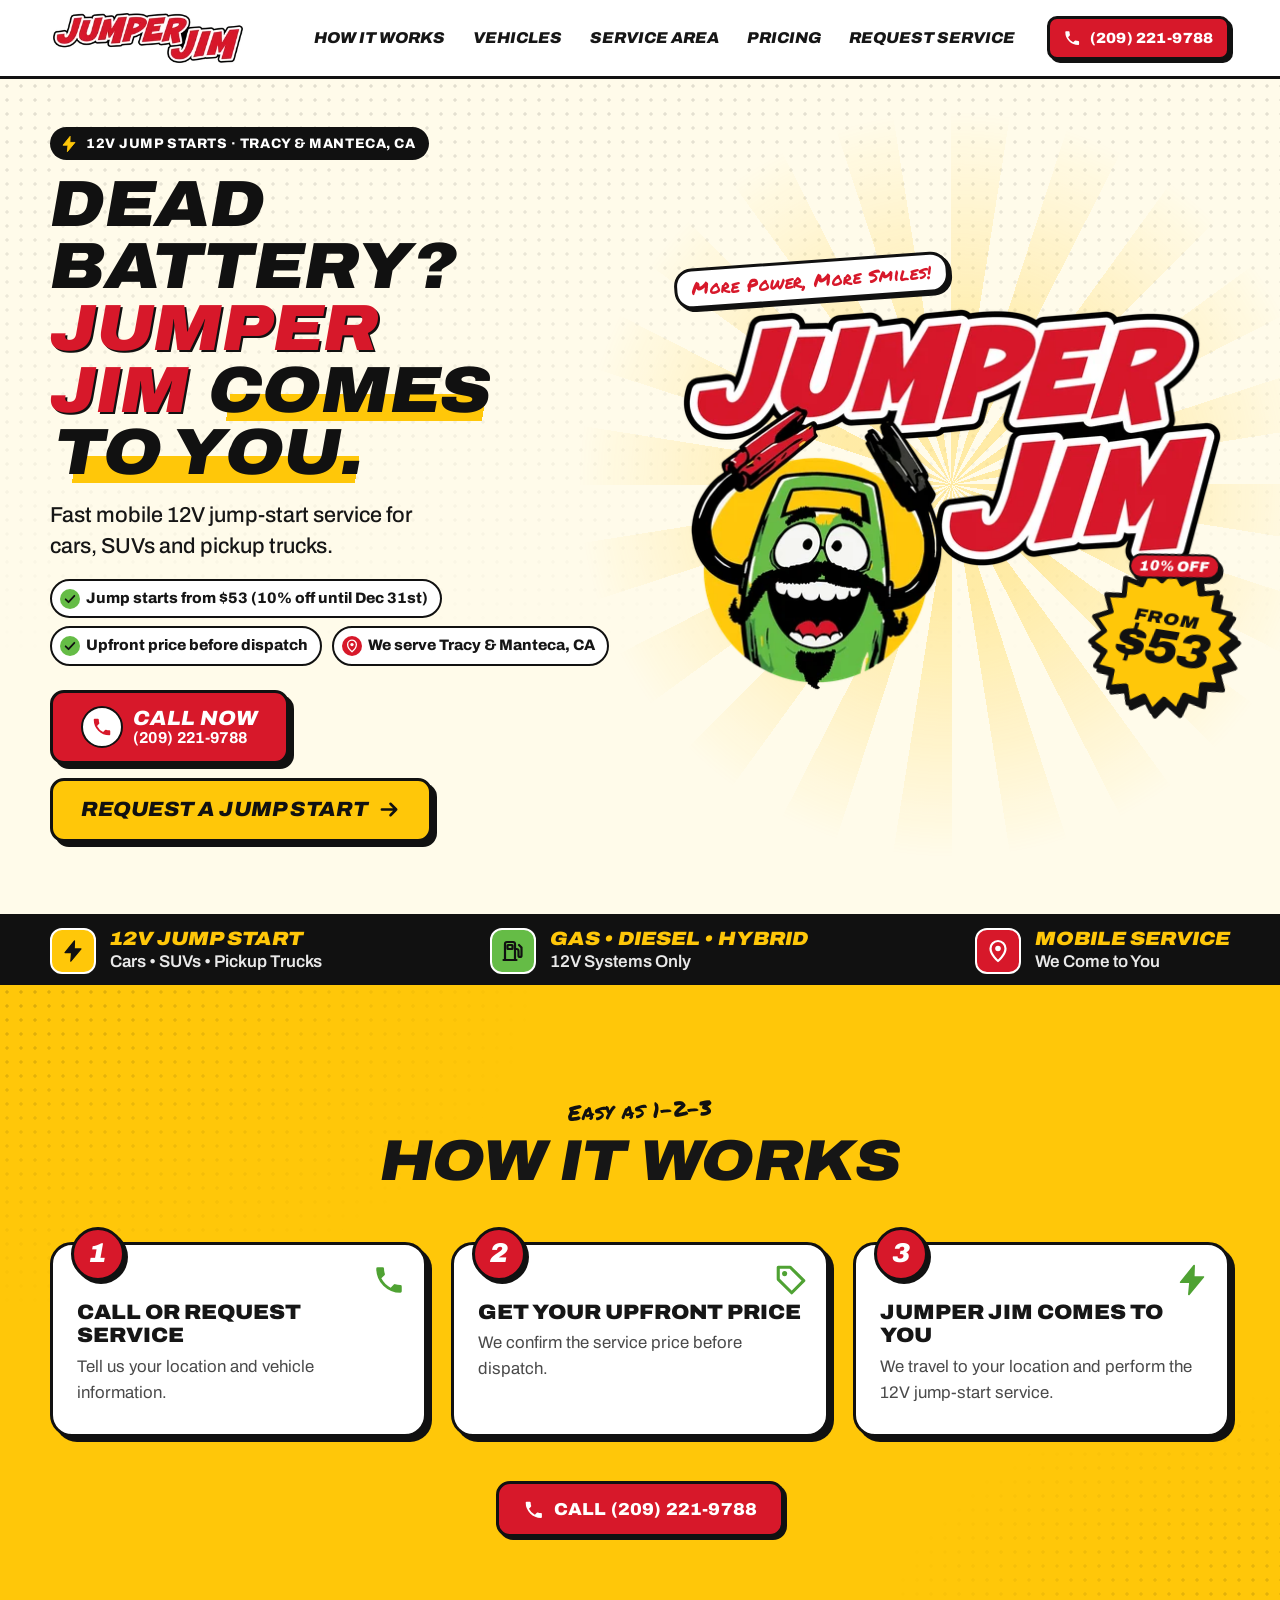
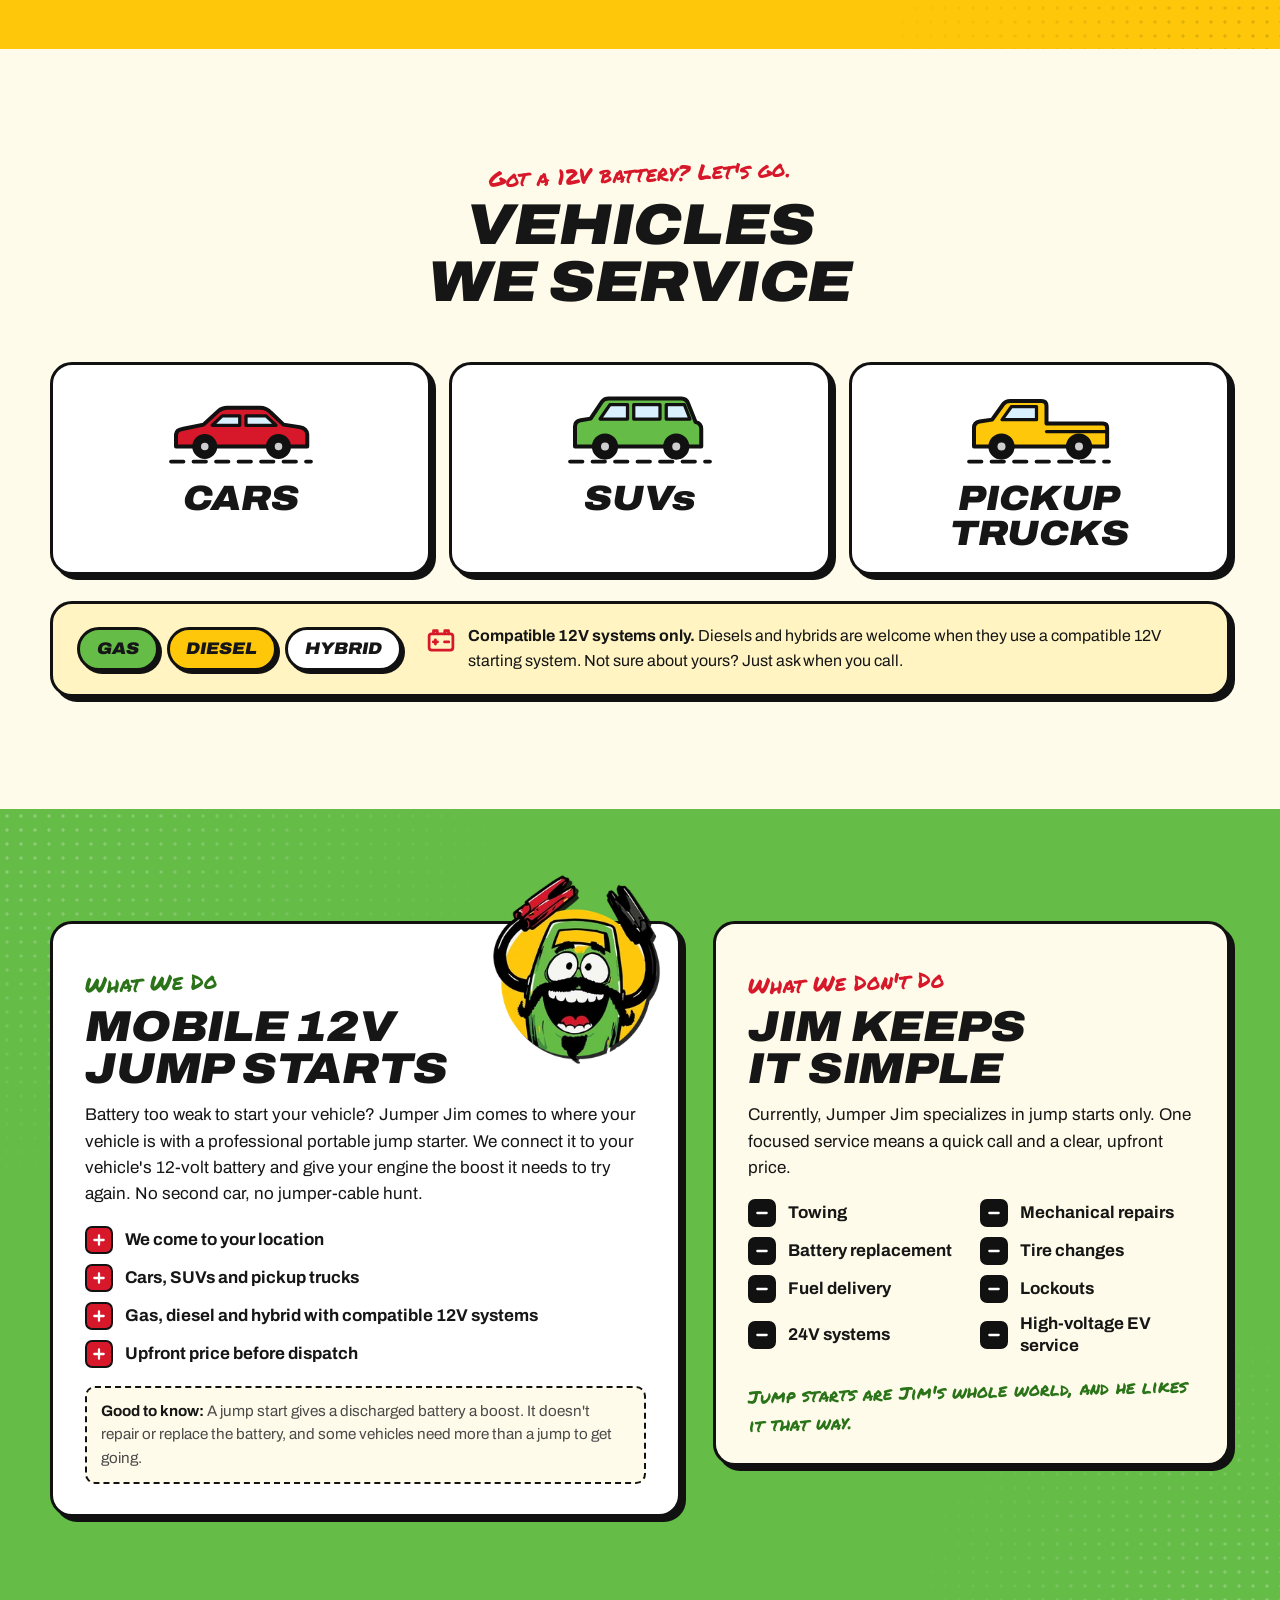
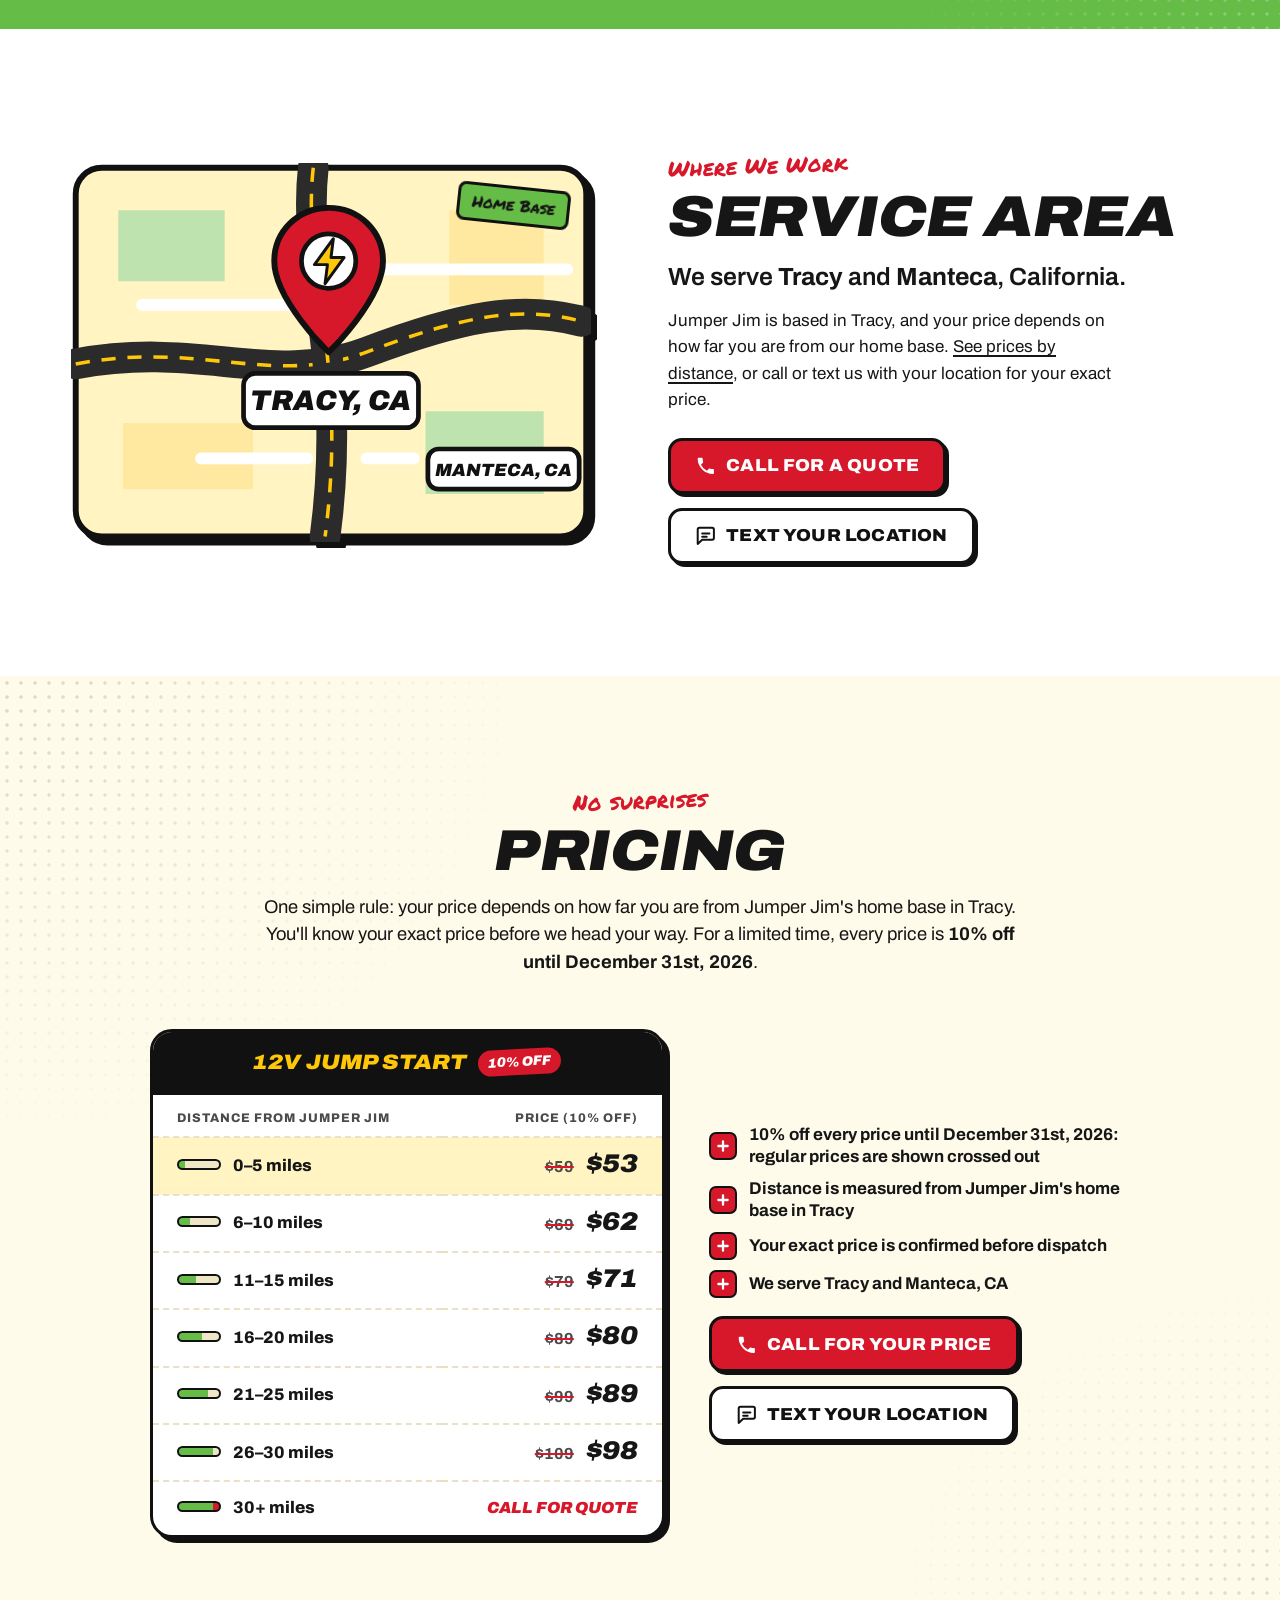
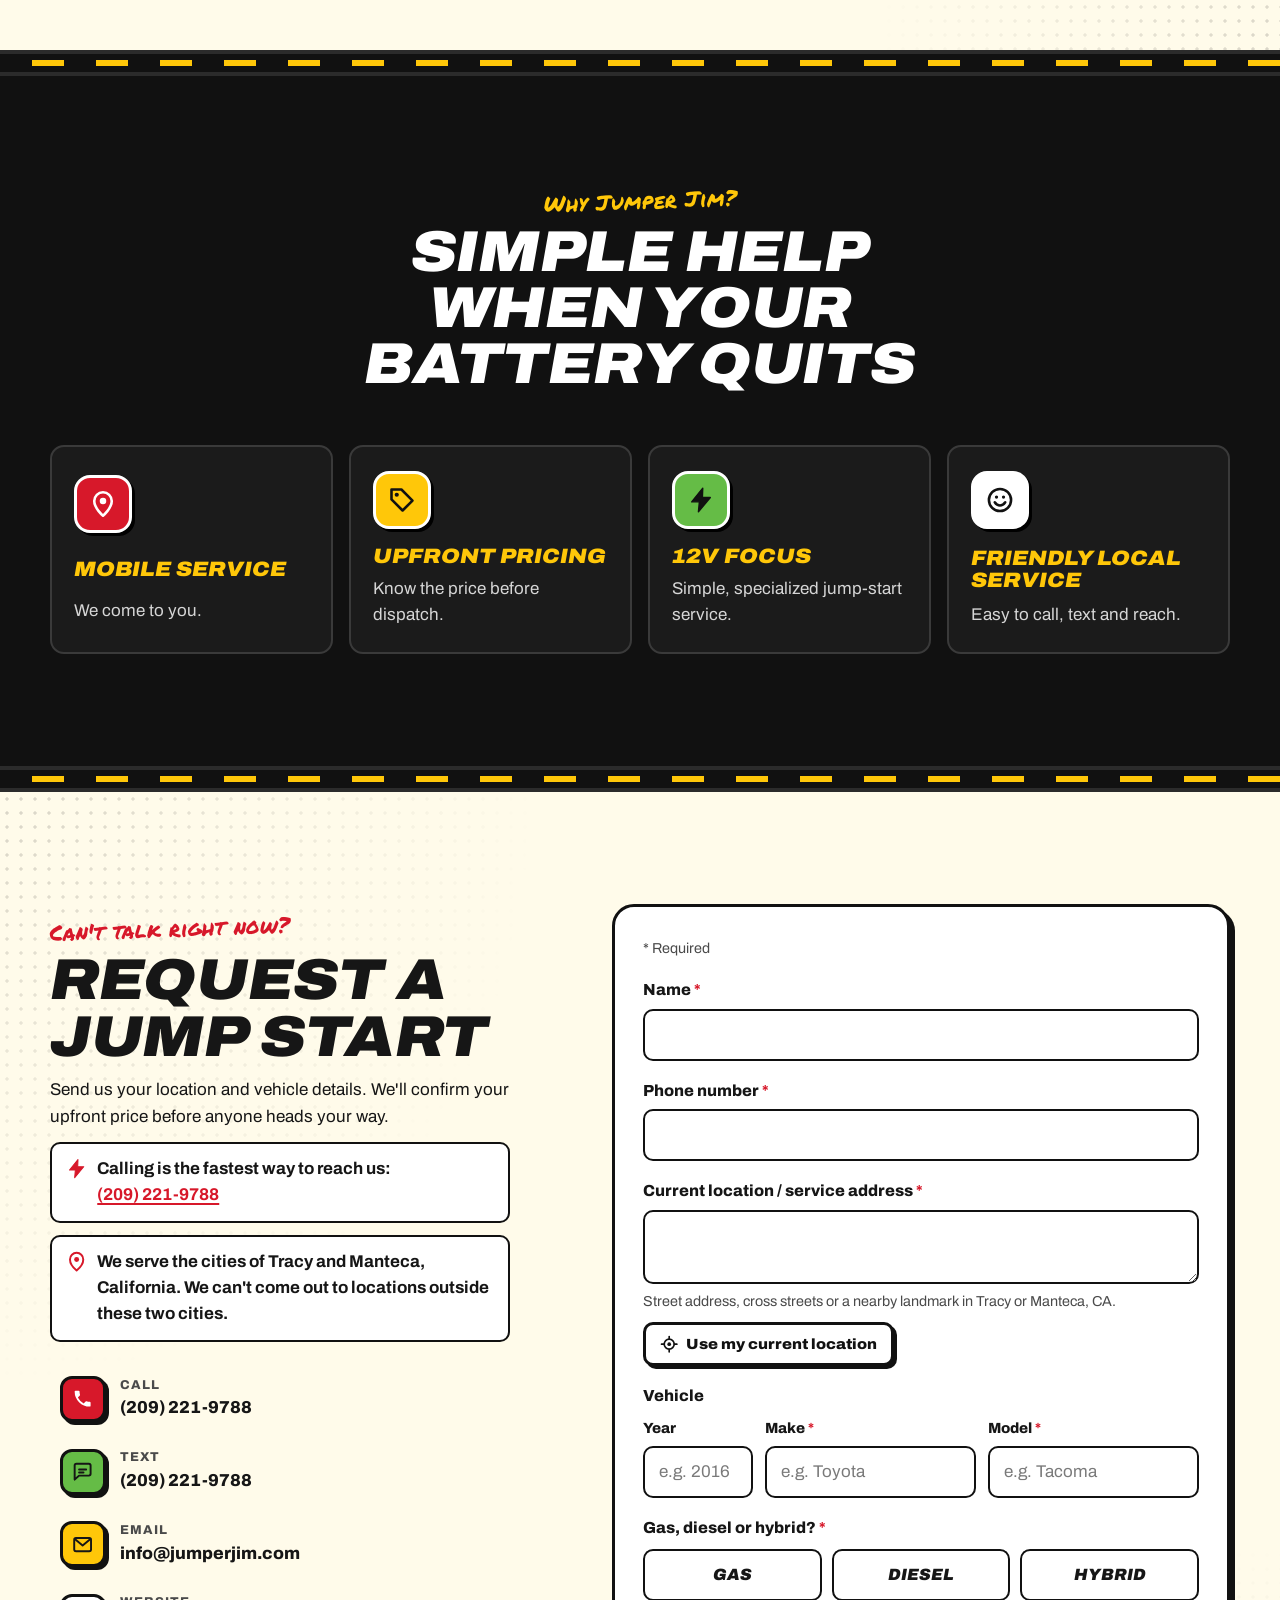
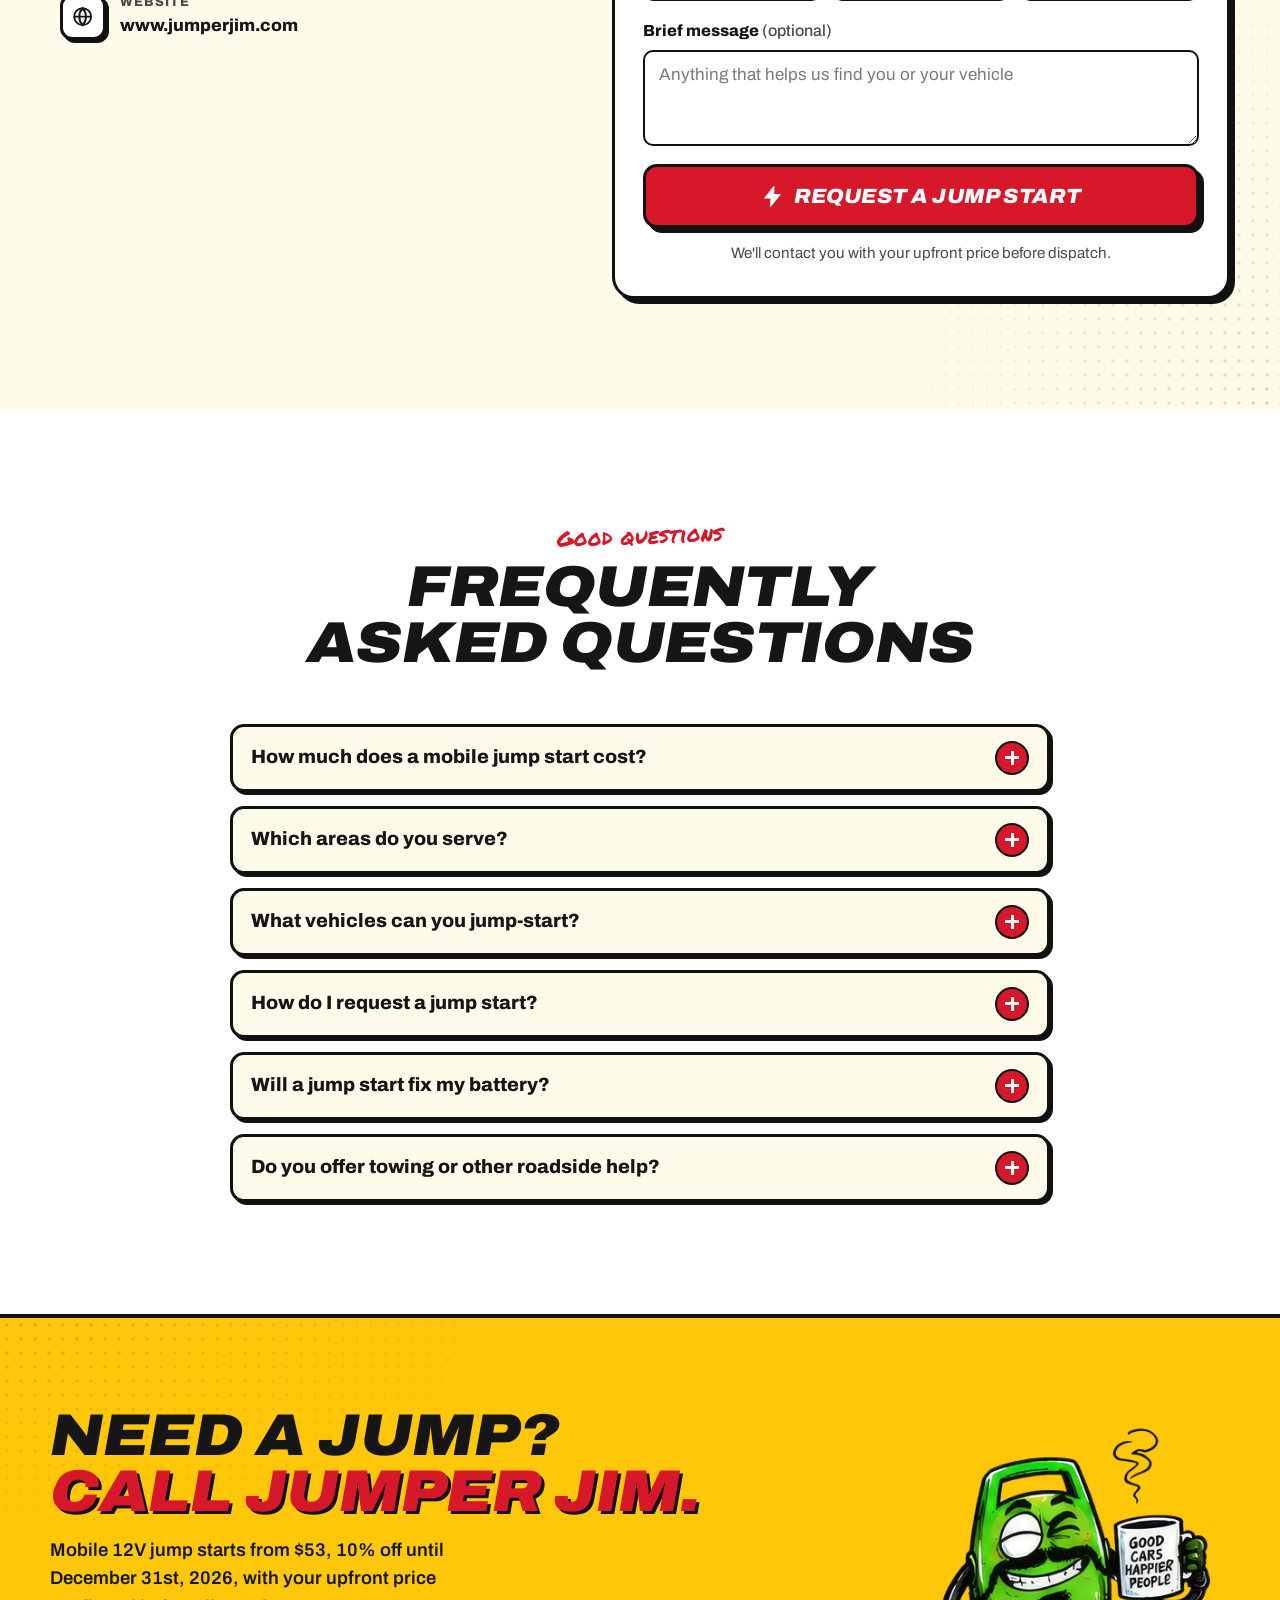
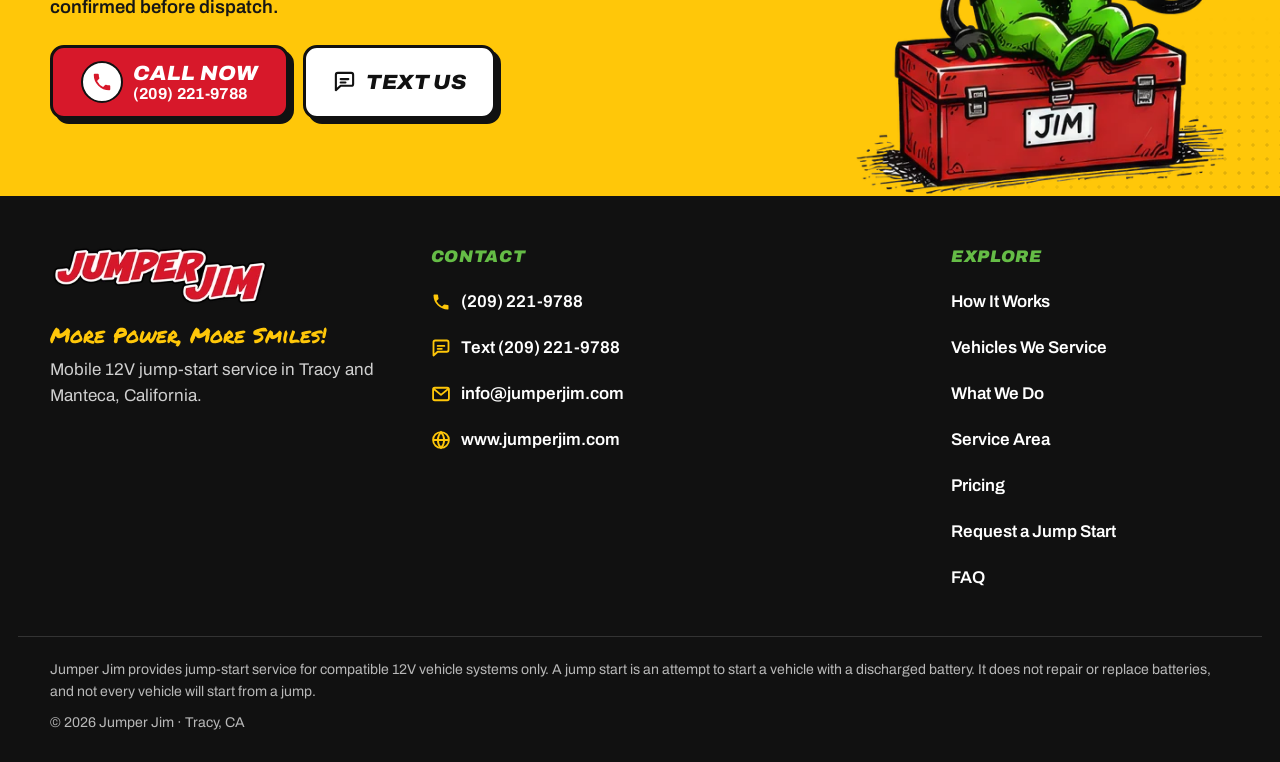
==== commit a551725a: "Add a six-question FAQ section to the homepage Answers reuse what the site already says about prices" ====
--- a/index.html
+++ b/index.html
@@ -1,10 +1,10 @@
 <!doctype html>
-<html lang="en" data-launch="2026-11-01T00:00:00-07:00" data-offer-end="2027-01-01T00:00:00-08:00">
+<html lang="en" data-offer-end="2027-01-01T00:00:00-08:00">
 <head>
   <meta charset="utf-8">
   <meta name="viewport" content="width=device-width, initial-scale=1, viewport-fit=cover">
   <title>Jumper Jim | Mobile Jump Start Service in Tracy &amp; Manteca, CA</title>
-  <meta name="description" content="Opening November 1st, 2026: Jumper Jim provides mobile 12V jump-start service for cars, SUVs and pickup trucks in Tracy and Manteca, California. Jump starts are 10% off until December 31st, 2026, from $53, with an upfront price before dispatch.">
+  <meta name="description" content="Mobile 12V jump starts in Tracy and Manteca, CA. Jumper Jim comes to your car, SUV or pickup truck, from $53 (10% off until December 31st, 2026).">
   <link rel="canonical" href="https://www.jumperjim.com/">
   <meta name="theme-color" content="#65BC46">
   <meta name="format-detection" content="telephone=no">
@@ -15,7 +15,7 @@
   <meta property="og:locale" content="en_US">
   <meta property="og:url" content="https://www.jumperjim.com/">
   <meta property="og:title" content="Jumper Jim | Mobile Jump Start Service in Tracy &amp; Manteca, CA">
-  <meta property="og:description" content="Opening November 1st, 2026, serving Tracy and Manteca, CA. Mobile 12V jump starts for cars, SUVs and pickup trucks, 10% off until December 31st, 2026, from $53, with an upfront price before dispatch.">
+  <meta property="og:description" content="Mobile 12V jump starts for cars, SUVs and pickup trucks in Tracy and Manteca, CA, 10% off until December 31st, 2026, from $53, with an upfront price before dispatch.">
   <meta property="og:image" content="https://www.jumperjim.com/images/og-jumper-jim.jpg">
   <meta property="og:image:width" content="1200">
   <meta property="og:image:height" content="630">
@@ -35,21 +35,13 @@
         imagesrcset="images/jumper-jim-logo-360.webp 360w, images/jumper-jim-logo-560.webp 560w, images/jumper-jim-logo-800.webp 800w, images/jumper-jim-logo-1120.webp 1120w"
         imagesizes="(min-width: 900px) 560px, (min-width: 480px) 420px, 86vw" fetchpriority="high">
   <!--
-    LAUNCH SWITCH: before the opening date in data-launch (on <html>) the site shows
-    "opening soon" messaging and hides the call-now / request-service calls to action.
-    From that moment on it adds .is-live and the full live site appears automatically.
-    Preview either state by adding ?preview=live or ?preview=prelaunch to the URL.
-
-    OFFER SWITCH: the 10% opening discount ends at the moment in data-offer-end (on <html>).
+    OFFER SWITCH: the 10% discount ends at the moment in data-offer-end (on <html>).
     From then on it adds .offer-ended, which hides everything marked data-offer="on" and shows
     the regular prices marked data-offer="off". Preview it with ?offer=ended (or ?offer=on).
   -->
   <script>
     (function (d) {
       var root = d.documentElement;
-      var launch = Date.parse(root.getAttribute("data-launch"));
-      var force = (/[?&]preview=(live|prelaunch)/.exec(location.search) || [])[1];
-      if (force === "live" || (!force && Date.now() >= launch)) root.classList.add("is-live");
       var offerEnd = Date.parse(root.getAttribute("data-offer-end"));
       var offer = (/[?&]offer=(on|ended)/.exec(location.search) || [])[1];
       if (offer === "ended" || (!offer && Date.now() >= offerEnd)) root.classList.add("offer-ended");
@@ -113,6 +105,17 @@
     }
   }
   </script>
+  <script type="application/ld+json">
+  {
+    "@context": "https://schema.org",
+    "@type": "WebSite",
+    "@id": "https://www.jumperjim.com/#website",
+    "name": "Jumper Jim",
+    "url": "https://www.jumperjim.com/",
+    "inLanguage": "en-US",
+    "publisher": { "@id": "https://www.jumperjim.com/#business" }
+  }
+  </script>
 </head>
 <body>
   <a class="skip-link" href="#main">Skip to main content</a>
@@ -135,18 +138,8 @@
     <symbol id="i-locate" viewBox="0 0 24 24"><g fill="none" stroke="currentColor" stroke-width="2.2" stroke-linecap="round"><circle cx="12" cy="12" r="6.5"/><path d="M12 2v3M12 19v3M2 12h3M19 12h3"/></g><circle cx="12" cy="12" r="2.4" fill="currentColor"/></symbol>
     <symbol id="i-menu" viewBox="0 0 24 24"><path fill="none" stroke="currentColor" stroke-width="2.6" stroke-linecap="round" d="M4 7h16M4 12h16M4 17h16"/></symbol>
     <symbol id="i-close" viewBox="0 0 24 24"><path fill="none" stroke="currentColor" stroke-width="2.6" stroke-linecap="round" d="m6 6 12 12M18 6 6 18"/></symbol>
-    <symbol id="i-contact" viewBox="0 0 24 24"><g fill="none" stroke="currentColor" stroke-width="2.2" stroke-linecap="round" stroke-linejoin="round"><circle cx="9" cy="8" r="4"/><path d="M2 21c0-3.9 3.1-7 7-7s7 3.1 7 7M19 8v6M16 11h6"/></g></symbol>
-    <symbol id="i-calendar" viewBox="0 0 24 24"><g fill="none" stroke="currentColor" stroke-width="2.2" stroke-linecap="round" stroke-linejoin="round"><rect x="3" y="4.5" width="18" height="16.5" rx="2"/><path d="M3 9.5h18M8 2.5v4M16 2.5v4"/></g><path fill="currentColor" d="M7 13h3v3H7z"/></symbol>
     <symbol id="i-arrow" viewBox="0 0 24 24"><path fill="none" stroke="currentColor" stroke-width="2.6" stroke-linecap="round" stroke-linejoin="round" d="M4 12h15M13 6l6 6-6 6"/></symbol>
   </svg>
-
-  <!-- ============ PRE-LAUNCH ANNOUNCEMENT ============ -->
-  <div class="launch-bar" data-when="prelaunch" role="note" aria-label="Opening date">
-    <div class="container launch-bar__inner">
-      <svg class="icon" aria-hidden="true"><use href="#i-calendar"/></svg>
-      <p><strong>Opening November 1st, 2026.</strong> We're not in service yet<span data-countdown></span>.</p>
-    </div>
-  </div>
 
   <!-- ============ HEADER ============ -->
   <header class="site-header">
@@ -175,12 +168,7 @@
         </ul>
       </nav>
 
-      <a class="btn btn--call btn--sm site-header__call" href="jumper-jim.vcf" aria-label="Save Jumper Jim's number to your contacts" data-when="prelaunch">
-        <svg class="icon" aria-hidden="true"><use href="#i-contact"/></svg>
-        <span class="site-header__call-short">Save</span>
-        <span class="site-header__call-long">Save Our Number</span>
-      </a>
-      <a class="btn btn--call btn--sm site-header__call" href="tel:+12092219788" aria-label="Call Jumper Jim at (209) 221-9788" data-when="live">
+      <a class="btn btn--call btn--sm site-header__call" href="tel:+12092219788" aria-label="Call Jumper Jim at (209) 221-9788">
         <svg class="icon" aria-hidden="true"><use href="#i-phone"/></svg>
         <span class="site-header__call-short">Call</span>
         <span class="site-header__call-long">(209) 221-9788</span>
@@ -210,23 +198,14 @@
         </div>
 
         <div class="hero__copy">
-          <p class="eyebrow" data-when="live">
+          <p class="eyebrow">
             <svg class="icon" aria-hidden="true"><use href="#i-bolt"/></svg>
             12V Jump Starts &middot; Tracy &amp; Manteca, CA
-          </p>
-          <p class="eyebrow eyebrow--soon" data-when="prelaunch">
-            <svg class="icon" aria-hidden="true"><use href="#i-calendar"/></svg>
-            Opening Nov 1st, 2026 &middot; Tracy &amp; Manteca, CA
           </p>
           <h1 class="hero__title display" id="hero-title">
             Dead Battery? <span class="hero__title-name">Jumper Jim</span> <span class="marker">Comes to You.</span>
           </h1>
           <p class="hero__lede">Fast mobile 12V jump-start service for cars, SUVs and pickup trucks.</p>
-
-          <div class="launch-notice" data-when="prelaunch">
-            <p class="launch-notice__tag">Not in service yet</p>
-            <p><strong>Jumper Jim opens November 1st, 2026.</strong> We can't take jump-start calls or requests until then. Save our number so it's ready when you need it.</p>
-          </div>
 
           <ul class="hero__points" role="list">
             <li data-offer="on"><svg class="icon" aria-hidden="true"><use href="#i-check"/></svg> Jump starts from $53 (10% off until Dec 31st)</li>
@@ -235,17 +214,7 @@
             <li class="hero__points-area"><svg class="icon" aria-hidden="true"><use href="#i-pin"/></svg> We serve Tracy &amp; Manteca, CA</li>
           </ul>
 
-          <div class="hero__ctas" data-when="prelaunch">
-            <a class="btn btn--call btn--xl" href="jumper-jim.vcf">
-              <span class="btn__icon-ring"><svg class="icon" aria-hidden="true"><use href="#i-contact"/></svg></span>
-              <span class="btn__stack"><span class="btn__label">Save Our Number</span><span class="btn__sub">(209) 221-9788</span></span>
-            </a>
-            <a class="btn btn--yellow btn--xl" href="#how-it-works">
-              <span class="btn__label">See How It Works</span>
-              <svg class="icon" aria-hidden="true"><use href="#i-arrow"/></svg>
-            </a>
-          </div>
-          <div class="hero__ctas" data-when="live">
+          <div class="hero__ctas">
             <a class="btn btn--call btn--xl" href="tel:+12092219788">
               <span class="btn__icon-ring"><svg class="icon" aria-hidden="true"><use href="#i-phone"/></svg></span>
               <span class="btn__stack"><span class="btn__label">Call Now</span><span class="btn__sub">(209) 221-9788</span></span>
@@ -308,14 +277,7 @@
           </li>
         </ol>
 
-        <div class="section-cta section-cta--soon" data-when="prelaunch">
-          <p class="soon-pill"><svg class="icon" aria-hidden="true"><use href="#i-calendar"/></svg> Starts November 1st, 2026</p>
-          <a class="btn btn--call btn--lg" href="jumper-jim.vcf">
-            <svg class="icon" aria-hidden="true"><use href="#i-contact"/></svg>
-            Save Our Number
-          </a>
-        </div>
-        <div class="section-cta" data-when="live">
+        <div class="section-cta">
           <a class="btn btn--call btn--lg" href="tel:+12092219788">
             <svg class="icon" aria-hidden="true"><use href="#i-phone"/></svg>
             Call (209) 221-9788
@@ -458,19 +420,8 @@
           <p class="kicker">Where We Work</p>
           <h2 class="section-title display" id="area-title">Service Area</h2>
           <p class="area__lead">We serve <strong>Tracy</strong> and <strong>Manteca</strong>, California.</p>
-          <p data-when="live">Jumper Jim is based in Tracy, and your price depends on how far you are from our home base. <a href="#pricing">See prices by distance</a>, or call or text us with your location for your exact price.</p>
-          <p data-when="prelaunch">Service starts <strong>November 1st, 2026</strong>. Jumper Jim is based in Tracy, and your price will depend on how far you are from our home base. <a href="#pricing">See prices by distance</a>.</p>
-          <div class="btn-row" data-when="prelaunch">
-            <a class="btn btn--call btn--lg" href="jumper-jim.vcf">
-              <svg class="icon" aria-hidden="true"><use href="#i-contact"/></svg>
-              Save Our Number
-            </a>
-            <a class="btn btn--white btn--lg" href="mailto:info@jumperjim.com?subject=Question%20for%20Jumper%20Jim">
-              <svg class="icon" aria-hidden="true"><use href="#i-mail"/></svg>
-              Email a Question
-            </a>
-          </div>
-          <div class="btn-row" data-when="live">
+          <p>Jumper Jim is based in Tracy, and your price depends on how far you are from our home base. <a href="#pricing">See prices by distance</a>, or call or text us with your location for your exact price.</p>
+          <div class="btn-row">
             <a class="btn btn--call btn--lg" href="tel:+12092219788">
               <svg class="icon" aria-hidden="true"><use href="#i-phone"/></svg>
               Call for a Quote
@@ -538,14 +489,13 @@
           </div>
 
           <div class="pricing__side">
-            <p class="soon-pill" data-when="prelaunch"><svg class="icon" aria-hidden="true"><use href="#i-calendar"/></svg> Prices apply from November 1st, 2026</p>
             <ul class="ticks" role="list">
               <li data-offer="on"><span class="sym sym--plus"><svg class="icon" aria-hidden="true"><use href="#i-plus"/></svg></span> 10% off every price until December 31st, 2026: regular prices are shown crossed out</li>
               <li><span class="sym sym--plus"><svg class="icon" aria-hidden="true"><use href="#i-plus"/></svg></span> Distance is measured from Jumper Jim's home base in Tracy</li>
               <li><span class="sym sym--plus"><svg class="icon" aria-hidden="true"><use href="#i-plus"/></svg></span> Your exact price is confirmed before dispatch</li>
               <li><span class="sym sym--plus"><svg class="icon" aria-hidden="true"><use href="#i-plus"/></svg></span> We serve Tracy and Manteca, CA</li>
             </ul>
-            <div class="btn-row" data-when="live">
+            <div class="btn-row">
               <a class="btn btn--call btn--lg" href="tel:+12092219788">
                 <svg class="icon" aria-hidden="true"><use href="#i-phone"/></svg>
                 Call for Your Price
@@ -553,12 +503,6 @@
               <a class="btn btn--white btn--lg" href="sms:+12092219788?&amp;body=Hi%20Jumper%20Jim!%20I%20need%20a%20jump%20start.%20My%20location%20is%3A%20">
                 <svg class="icon" aria-hidden="true"><use href="#i-text"/></svg>
                 Text Your Location
-              </a>
-            </div>
-            <div class="btn-row" data-when="prelaunch">
-              <a class="btn btn--call btn--lg" href="jumper-jim.vcf">
-                <svg class="icon" aria-hidden="true"><use href="#i-contact"/></svg>
-                Save Our Number
               </a>
             </div>
           </div>
@@ -606,33 +550,14 @@
     <section class="section section--cream halftone" id="request" aria-labelledby="request-title">
       <div class="container request">
         <div class="request__intro">
-          <p class="kicker" data-when="live">Can't talk right now?</p>
-          <p class="kicker" data-when="prelaunch">Coming November 1st</p>
+          <p class="kicker">Can't talk right now?</p>
           <h2 class="section-title display" id="request-title">Request a Jump Start</h2>
-          <p data-when="live">Send us your location and vehicle details. We'll confirm your upfront price before anyone heads your way.</p>
-          <p data-when="prelaunch">Online jump-start requests open <strong>November 1st, 2026</strong>, the day Jumper Jim starts service.</p>
-          <p class="request__fast" data-when="live"><svg class="icon" aria-hidden="true"><use href="#i-bolt"/></svg> <span>Calling is the fastest way to reach us: <a href="tel:+12092219788">(209)&nbsp;221-9788</a></span></p>
+          <p>Send us your location and vehicle details. We'll confirm your upfront price before anyone heads your way.</p>
+          <p class="request__fast"><svg class="icon" aria-hidden="true"><use href="#i-bolt"/></svg> <span>Calling is the fastest way to reach us: <a href="tel:+12092219788">(209)&nbsp;221-9788</a></span></p>
           <p class="request__fast request__area"><svg class="icon" aria-hidden="true"><use href="#i-pin"/></svg> <span>We serve the cities of <strong>Tracy</strong> and <strong>Manteca</strong>, California. We can't come out to locations outside these two cities.</span></p>
         </div>
 
-        <div class="request__card request__soon panel" data-when="prelaunch">
-          <span class="form-result__badge form-result__badge--yellow"><svg class="icon" aria-hidden="true"><use href="#i-calendar"/></svg></span>
-          <h3 class="form-result__title display">Requests open November 1st, 2026</h3>
-          <p>Jumper Jim isn't in service yet, so we can't accept jump-start requests before opening day. Save our number now and help will be one tap away once we open.</p>
-          <p class="soon-pill" data-countdown-pill hidden></p>
-          <div class="form-result__actions">
-            <a class="btn btn--call btn--lg btn--block" href="jumper-jim.vcf">
-              <svg class="icon" aria-hidden="true"><use href="#i-contact"/></svg>
-              Save Our Number
-            </a>
-            <a class="btn btn--yellow btn--lg btn--block" href="mailto:info@jumperjim.com?subject=Question%20for%20Jumper%20Jim">
-              <svg class="icon" aria-hidden="true"><use href="#i-mail"/></svg>
-              Email a Question
-            </a>
-          </div>
-        </div>
-
-        <div class="request__card panel" data-when="live">
+        <div class="request__card panel">
           <!--
             FORM HANDLING
             Set data-endpoint to a URL that accepts a POST (e.g. Formspree, a serverless
@@ -780,6 +705,56 @@
         </ul>
       </div>
     </section>
+
+    <!-- ============ FAQ ============ -->
+    <section class="section section--white" id="faq" aria-labelledby="faq-title">
+      <div class="container">
+        <header class="section-head">
+          <p class="kicker">Good questions</p>
+          <h2 class="section-title display" id="faq-title">Frequently Asked Questions</h2>
+        </header>
+
+        <div class="faq">
+          <details class="faq__item">
+            <summary class="faq__q"><h3>How much does a mobile jump start cost?</h3></summary>
+            <div class="faq__a">
+              <p data-offer="on">Your price depends on how far you are from Jumper Jim's home base in Tracy. Until December 31st, 2026, every price is 10% off: $53 for 0&ndash;5 miles, up to $98 for 26&ndash;30 miles (regular prices $59 to $109). We confirm your exact price before dispatch. <a href="#pricing">See all prices</a>.</p>
+              <p data-offer="off">Your price depends on how far you are from Jumper Jim's home base in Tracy: $59 for 0&ndash;5 miles, up to $109 for 26&ndash;30 miles. We confirm your exact price before dispatch. <a href="#pricing">See all prices</a>.</p>
+            </div>
+          </details>
+          <details class="faq__item">
+            <summary class="faq__q"><h3>Which areas do you serve?</h3></summary>
+            <div class="faq__a">
+              <p>We serve the cities of Tracy and Manteca, California. Jumper Jim is based in Tracy, and we can't come out to locations outside these two cities.</p>
+            </div>
+          </details>
+          <details class="faq__item">
+            <summary class="faq__q"><h3>What vehicles can you jump-start?</h3></summary>
+            <div class="faq__a">
+              <p>Cars, SUVs and pickup trucks with gas, diesel or hybrid engines, as long as they use a compatible 12V starting system. We don't service 24V systems or high-voltage EV systems. Not sure about your vehicle? Just ask when you call.</p>
+            </div>
+          </details>
+          <details class="faq__item">
+            <summary class="faq__q"><h3>How do I request a jump start?</h3></summary>
+            <div class="faq__a">
+              <p>Call or text <a href="tel:+12092219788">(209)&nbsp;221-9788</a>, or <a href="#request">send a request online</a>. Calling is the fastest way to reach us. Tell us your location and vehicle details, and we'll confirm your upfront price before anyone heads your way.</p>
+            </div>
+          </details>
+          <details class="faq__item">
+            <summary class="faq__q"><h3>Will a jump start fix my battery?</h3></summary>
+            <div class="faq__a">
+              <p>No. A jump start gives a discharged battery a boost so your engine can try to start again. It doesn't repair or replace the battery, and not every vehicle will start from a jump.</p>
+            </div>
+          </details>
+          <details class="faq__item">
+            <summary class="faq__q"><h3>Do you offer towing or other roadside help?</h3></summary>
+            <div class="faq__a">
+              <p>No. Jumper Jim specializes in jump starts only. We don't offer towing, mechanical repairs, battery replacement, tire changes, fuel delivery or lockouts.</p>
+            </div>
+          </details>
+        </div>
+      </div>
+    </section>
   </main>
 
   <!-- ============ FOOTER ============ -->
@@ -787,22 +762,10 @@
     <section class="final-cta halftone" aria-labelledby="final-title">
       <div class="container final-cta__grid">
         <div class="final-cta__copy">
-          <p class="soon-pill soon-pill--dark" data-when="prelaunch"><svg class="icon" aria-hidden="true"><use href="#i-calendar"/></svg> Opening November 1st, 2026</p>
           <h2 class="final-cta__title display" id="final-title">Need a Jump? <span>Call Jumper Jim.</span></h2>
-          <p class="final-cta__lede" data-when="live" data-offer="on">Mobile 12V jump starts from $53, 10% off until December 31st, 2026, with your upfront price confirmed before dispatch.</p>
-          <p class="final-cta__lede" data-when="live" data-offer="off">Mobile 12V jump starts from $59, with your upfront price confirmed before dispatch.</p>
-          <p class="final-cta__lede" data-when="prelaunch">Starting November 1st, 2026: mobile 12V jump starts from $53, 10% off until December 31st, 2026, with your upfront price confirmed before dispatch. Save our number now so it's ready when you need it.</p>
-          <div class="btn-row" data-when="prelaunch">
-            <a class="btn btn--call btn--xl" href="jumper-jim.vcf">
-              <span class="btn__icon-ring"><svg class="icon" aria-hidden="true"><use href="#i-contact"/></svg></span>
-              <span class="btn__stack"><span class="btn__label">Save Our Number</span><span class="btn__sub">(209) 221-9788</span></span>
-            </a>
-            <a class="btn btn--white btn--xl" href="mailto:info@jumperjim.com?subject=Question%20for%20Jumper%20Jim">
-              <svg class="icon" aria-hidden="true"><use href="#i-mail"/></svg>
-              <span class="btn__label">Email Us</span>
-            </a>
-          </div>
-          <div class="btn-row" data-when="live">
+          <p class="final-cta__lede" data-offer="on">Mobile 12V jump starts from $53, 10% off until December 31st, 2026, with your upfront price confirmed before dispatch.</p>
+          <p class="final-cta__lede" data-offer="off">Mobile 12V jump starts from $59, with your upfront price confirmed before dispatch.</p>
+          <div class="btn-row">
             <a class="btn btn--call btn--xl" href="tel:+12092219788">
               <span class="btn__icon-ring"><svg class="icon" aria-hidden="true"><use href="#i-phone"/></svg></span>
               <span class="btn__stack"><span class="btn__label">Call Now</span><span class="btn__sub">(209) 221-9788</span></span>
@@ -855,6 +818,7 @@
             <li><a href="#service-area">Service Area</a></li>
             <li><a href="#pricing">Pricing</a></li>
             <li><a href="#request">Request a Jump Start</a></li>
+            <li><a href="#faq">FAQ</a></li>
           </ul>
         </div>
       </div>
@@ -868,18 +832,11 @@
 
   <!-- ============ MOBILE STICKY ACTIONS ============ -->
   <nav class="action-bar" aria-label="Quick actions">
-    <a class="btn btn--call action-bar__call" href="jumper-jim.vcf" data-when="prelaunch">
-      <svg class="icon" aria-hidden="true"><use href="#i-contact"/></svg>
-      <span class="btn__stack"><span class="btn__label">Save Number</span><span class="btn__sub">(209) 221-9788</span></span>
-    </a>
-    <a class="btn btn--yellow action-bar__request" href="#request" data-when="prelaunch">
-      <span class="btn__stack btn__stack--center"><span class="btn__label">Opens Nov 1st</span><span class="btn__sub">2026</span></span>
-    </a>
-    <a class="btn btn--call action-bar__call" href="tel:+12092219788" data-when="live">
+    <a class="btn btn--call action-bar__call" href="tel:+12092219788">
       <svg class="icon" aria-hidden="true"><use href="#i-phone"/></svg>
       <span class="btn__stack"><span class="btn__label">Call Now</span><span class="btn__sub">(209) 221-9788</span></span>
     </a>
-    <a class="btn btn--yellow action-bar__request" href="#request" data-when="live">
+    <a class="btn btn--yellow action-bar__request" href="#request">
       <span class="btn__label">Request Service</span>
     </a>
   </nav>
--- a/css/styles.css
+++ b/css/styles.css
@@ -120,11 +120,7 @@
 
 [hidden] { display: none !important; }
 
-/* Launch state: <html> gets .is-live on/after the opening date (see <head>) */
-html:not(.is-live) [data-when="live"],
-html.is-live [data-when="prelaunch"] { display: none !important; }
-
-/* Offer state: <html> gets .offer-ended once the opening discount is over (see <head>) */
+/* Offer state: <html> gets .offer-ended once the discount is over (see <head>) */
 html:not(.offer-ended) [data-offer="off"],
 html.offer-ended [data-offer="on"] { display: none !important; }
 
@@ -379,90 +375,6 @@
 .sym .icon { width: 16px; height: 16px; }
 .sym--plus { background: var(--red); color: var(--white); }
 .sym--minus { background: var(--black); color: var(--white); }
-
-/* ==========================================================================
-   Pre-launch ("opening soon") elements
-   ========================================================================== */
-.launch-bar {
-  background: var(--red);
-  color: var(--white);
-  border-bottom: var(--outline);
-  --focus: var(--yellow);
-}
-.launch-bar__inner {
-  display: flex;
-  align-items: center;
-  justify-content: center;
-  gap: 10px;
-  min-height: 44px;
-  padding-block: 8px;
-  text-align: center;
-  font-size: 0.95rem;
-  line-height: 1.3;
-}
-.launch-bar .icon { color: var(--yellow); width: 20px; height: 20px; }
-.launch-bar strong { font-weight: 850; letter-spacing: 0.01em; }
-
-.eyebrow--soon { background: var(--red); }
-.eyebrow--soon .icon { color: var(--white); }
-
-.launch-notice {
-  position: relative;
-  max-width: 34rem;
-  margin: 26px auto 4px;
-  padding: 22px 18px 16px;
-  background: var(--paper);
-  border: var(--outline);
-  border-radius: var(--radius);
-  box-shadow: var(--shadow-sm);
-  text-align: left;
-  font-size: 1rem;
-  line-height: 1.45;
-}
-.launch-notice__tag {
-  position: absolute;
-  top: -14px;
-  left: 14px;
-  padding: 3px 12px;
-  background: var(--yellow);
-  border: 2.5px solid var(--black);
-  border-radius: 999px;
-  font-family: var(--font-display);
-  font-weight: 900;
-  font-style: italic;
-  font-size: 0.82rem;
-  letter-spacing: 0.04em;
-  text-transform: uppercase;
-  transform: rotate(-2deg);
-}
-
-.soon-pill {
-  display: inline-flex;
-  align-items: center;
-  gap: 8px;
-  padding: 6px 14px;
-  background: var(--paper);
-  border: 2.5px solid var(--black);
-  border-radius: 999px;
-  font-weight: 800;
-  font-size: 0.95rem;
-}
-.soon-pill .icon { width: 18px; height: 18px; color: var(--red); }
-.soon-pill--dark { background: var(--black); color: var(--white); margin-bottom: 14px; }
-.soon-pill--dark .icon { color: var(--yellow); }
-
-.section-cta--soon { flex-direction: column; align-items: center; gap: 14px; }
-
-.request__soon {
-  display: grid;
-  justify-items: center;
-  gap: 14px;
-  text-align: center;
-}
-.request__soon > p:not(.soon-pill) { max-width: 40ch; }
-.request__soon .form-result__title { font-size: clamp(1.6rem, 6vw, 2.1rem); }
-
-.btn__stack--center { align-items: center; text-align: center; }
 
 /* ==========================================================================
    Header
@@ -1361,6 +1273,58 @@
 .form-result__alt { font-size: 0.95rem; }
 
 /* ==========================================================================
+   FAQ
+   ========================================================================== */
+.faq {
+  display: grid;
+  gap: 14px;
+  max-width: 820px;
+  margin-inline: auto;
+}
+.faq__item {
+  background: var(--cream);
+  border: var(--outline);
+  border-radius: var(--radius);
+  box-shadow: var(--shadow-sm);
+}
+.faq__q {
+  display: flex;
+  align-items: center;
+  justify-content: space-between;
+  gap: 16px;
+  min-height: 60px;
+  padding: 14px 18px;
+  cursor: pointer;
+  list-style: none;
+}
+.faq__q::-webkit-details-marker { display: none; }
+.faq__q h3 {
+  font-size: clamp(1.05rem, 2.6vw, 1.2rem);
+  font-weight: 800;
+  line-height: 1.3;
+}
+/* Plus that turns into a minus when the answer is open */
+.faq__q::after {
+  content: "";
+  flex: none;
+  width: 34px;
+  height: 34px;
+  border: 2.5px solid var(--black);
+  border-radius: 50%;
+  background:
+    linear-gradient(var(--white), var(--white)) center / 14px 3px no-repeat,
+    linear-gradient(var(--white), var(--white)) center / 3px 14px no-repeat,
+    var(--red);
+}
+.faq__item[open] .faq__q::after {
+  background:
+    linear-gradient(var(--white), var(--white)) center / 14px 3px no-repeat,
+    var(--black);
+}
+.faq__a { padding: 0 18px 18px; color: var(--muted); }
+.faq__a a { color: var(--ink); font-weight: 700; }
+
+/* ==========================================================================
    Footer
    ========================================================================== */
 .final-cta {
@@ -1515,7 +1479,6 @@
   .benefits { grid-template-columns: 1fr 1fr; }
   .request__card { padding: 30px 28px; }
   .form-result__actions { grid-template-columns: 1fr 1fr; }
-  .launch-notice { padding: 24px 22px 18px; }
   .site-header__call-short { display: none; }
   .site-header__call-long { display: inline; }
 }
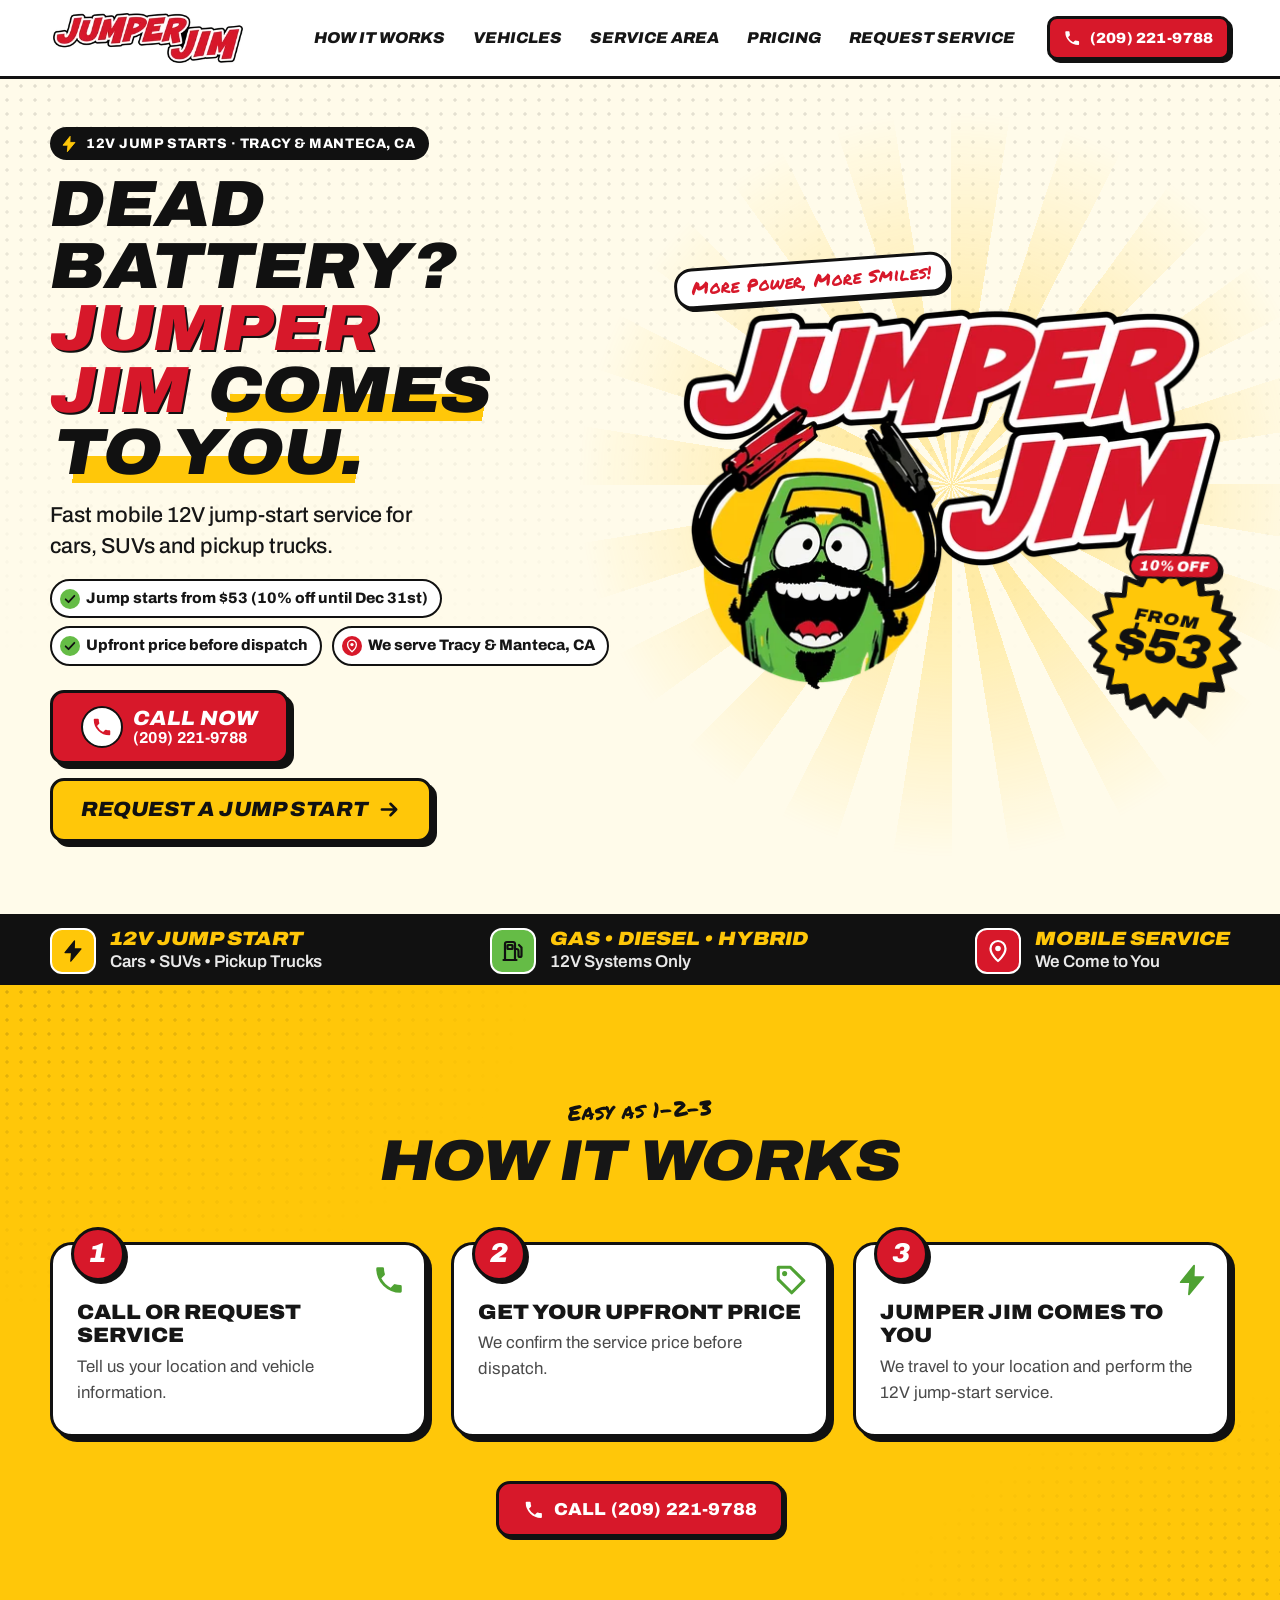
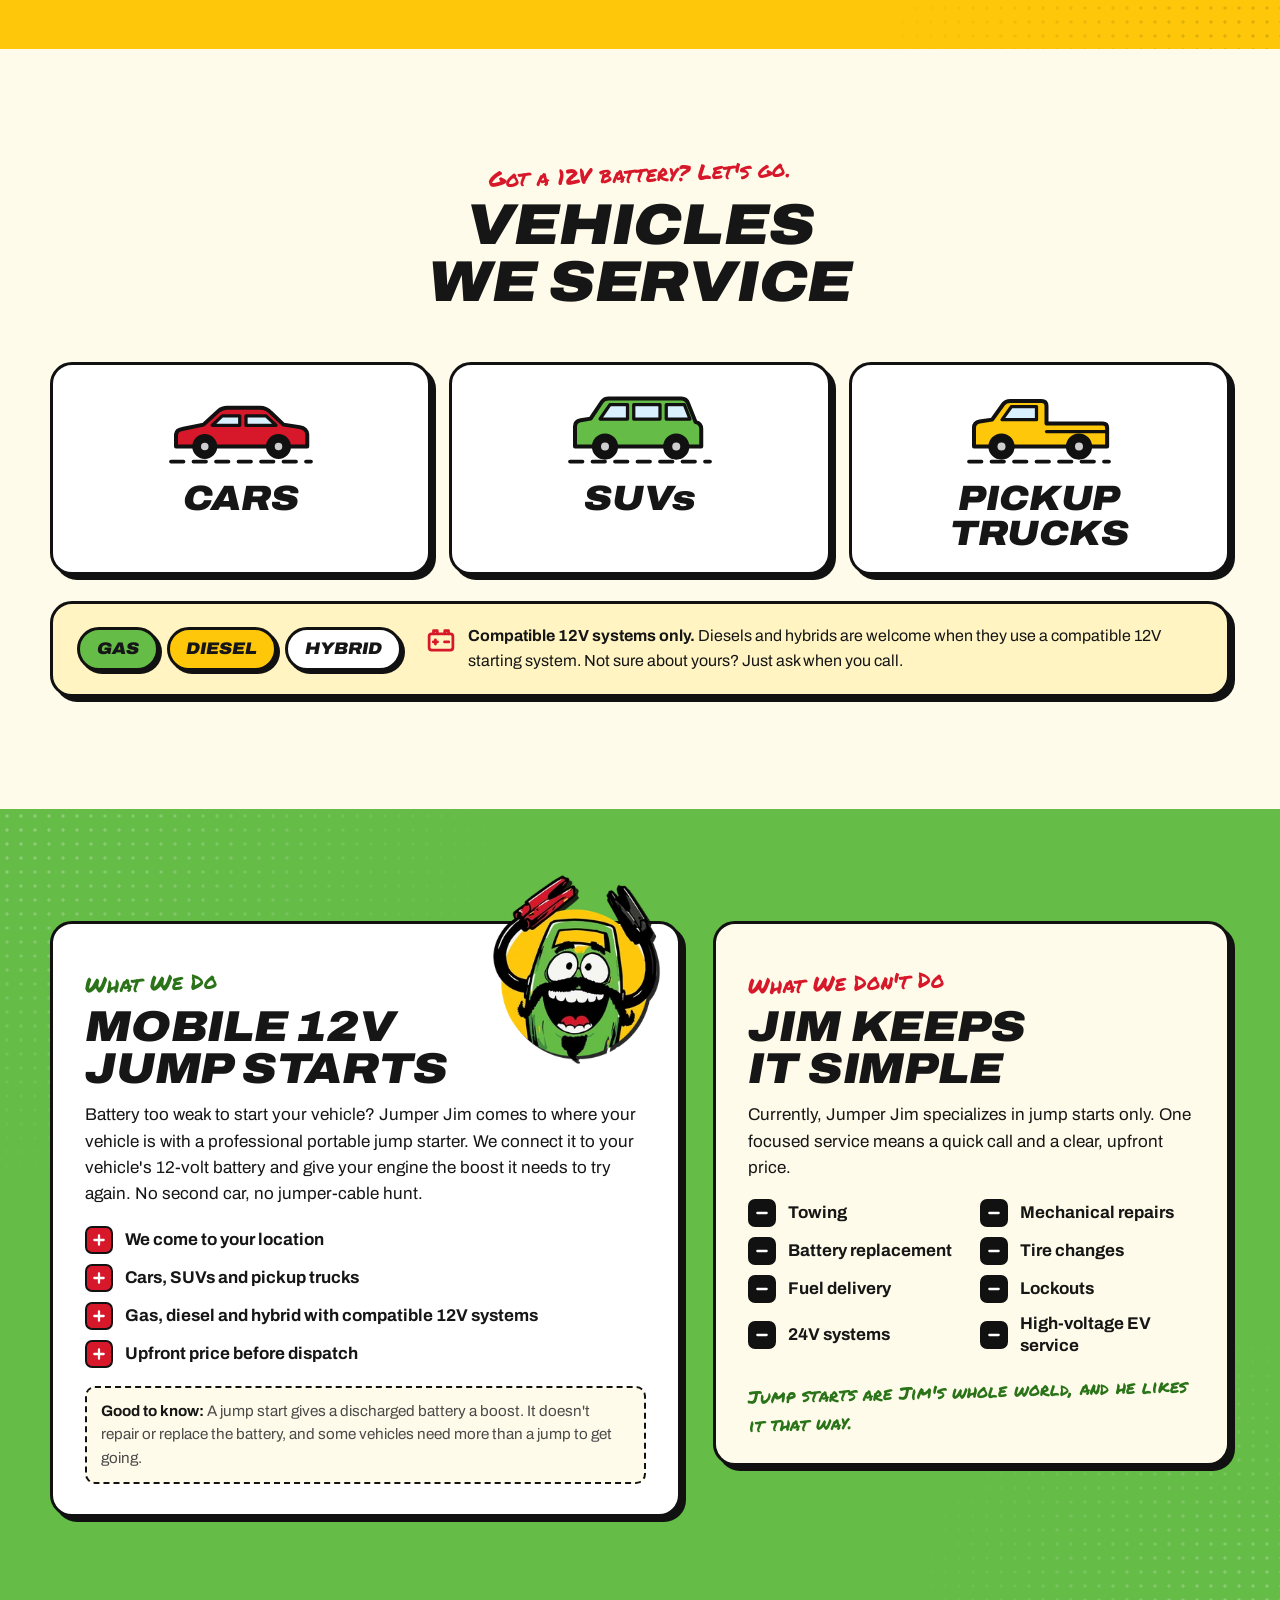
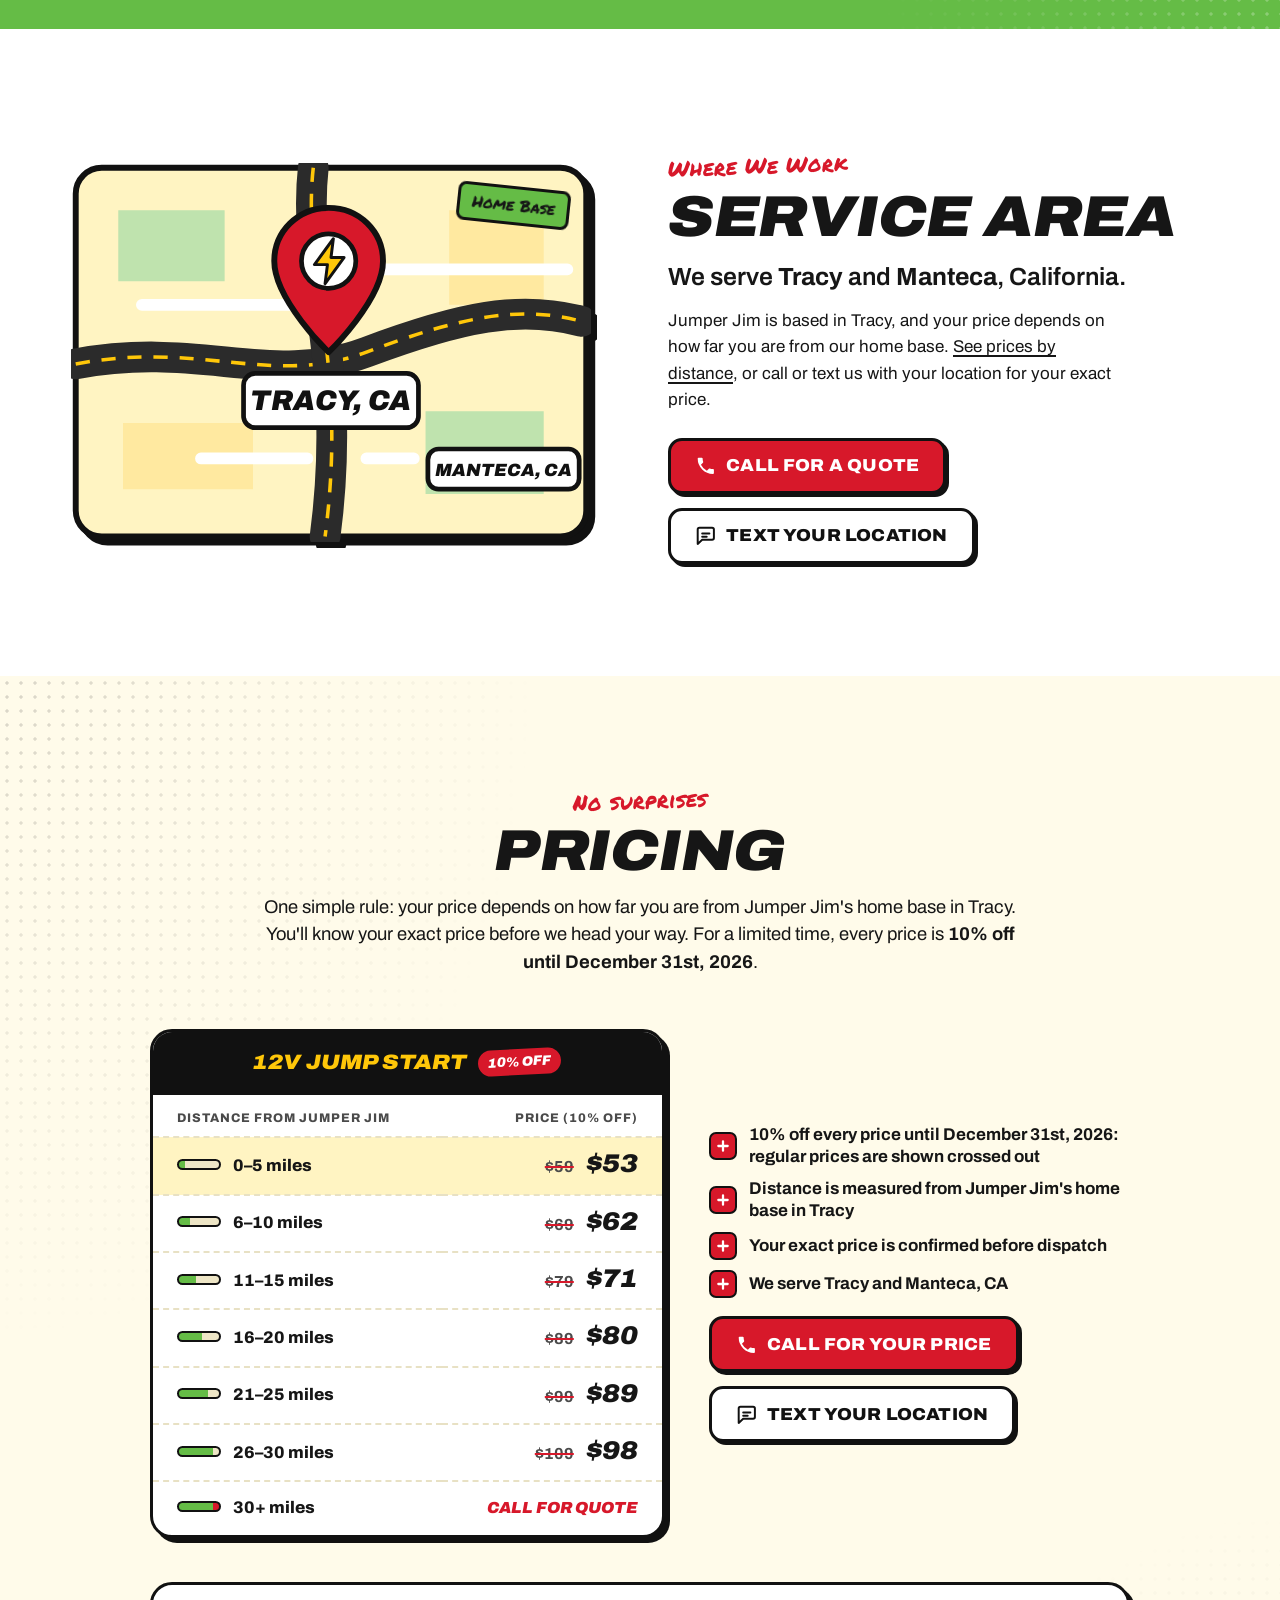
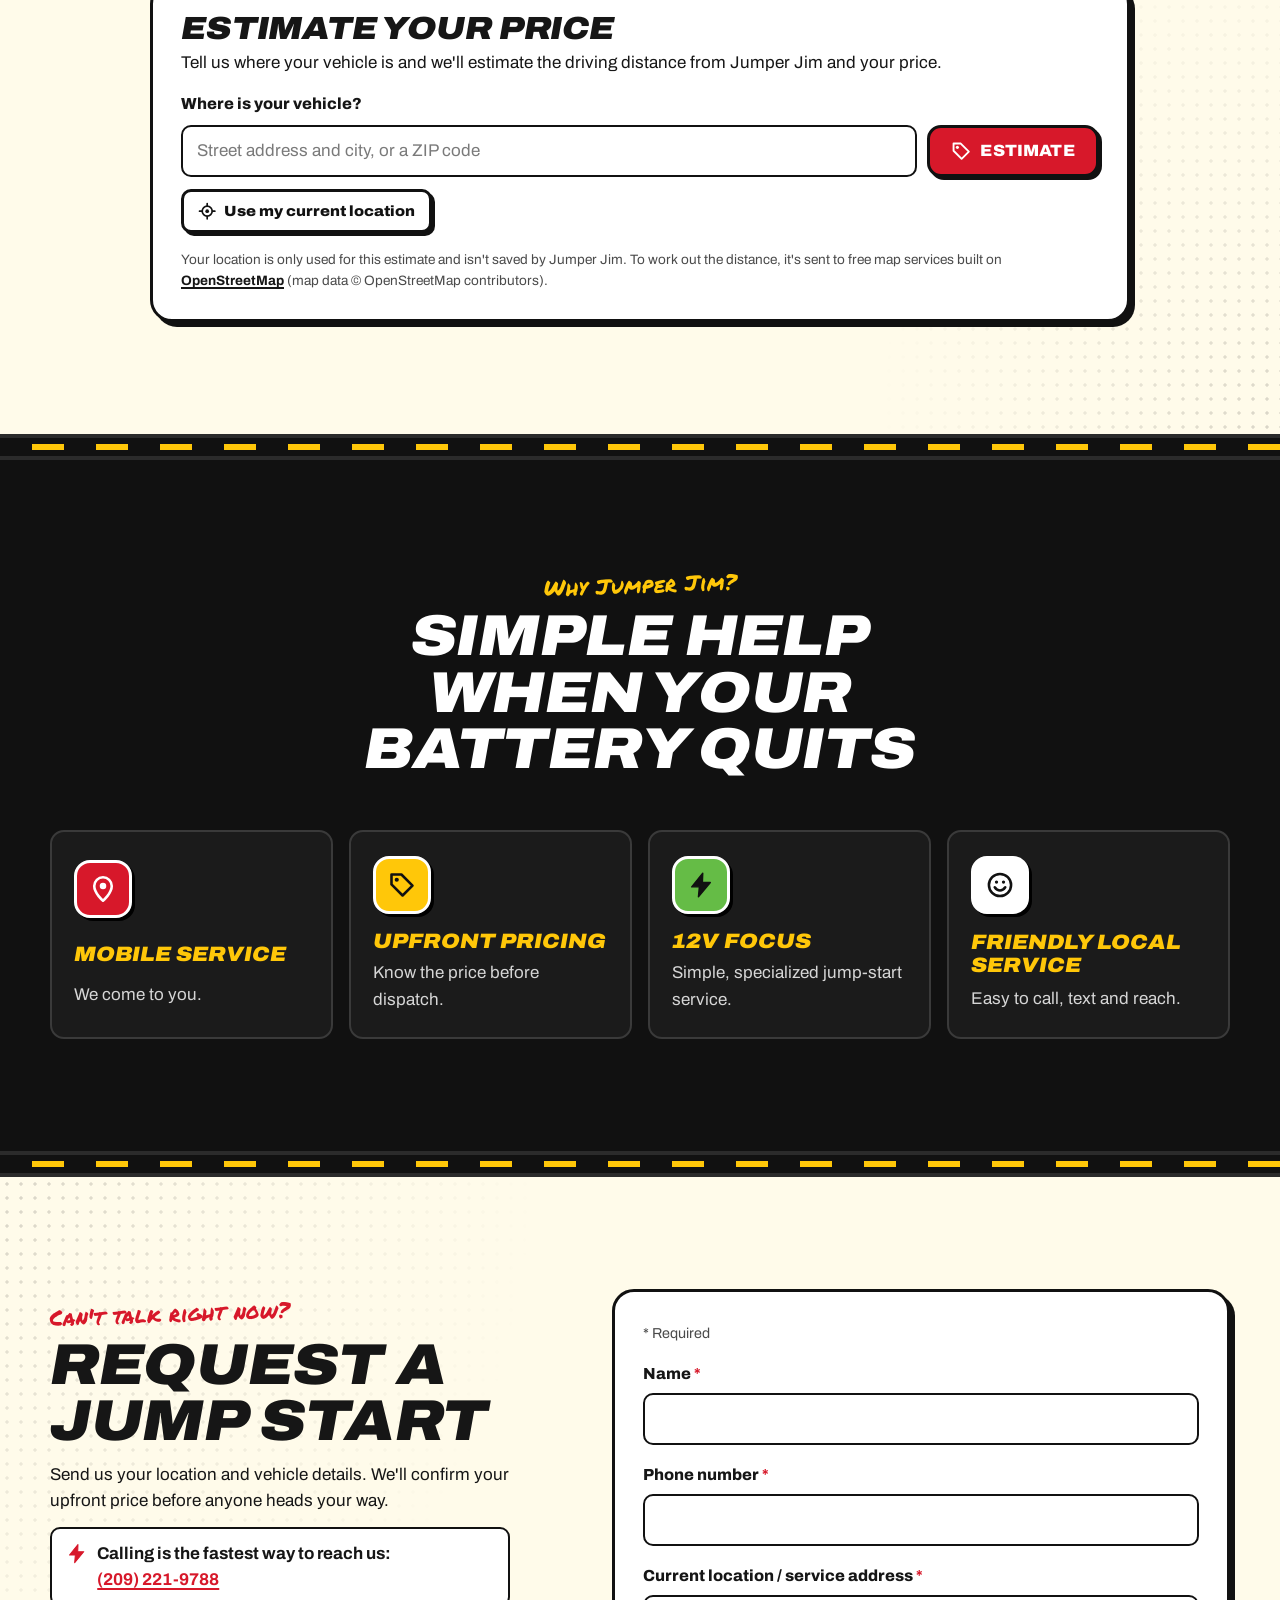
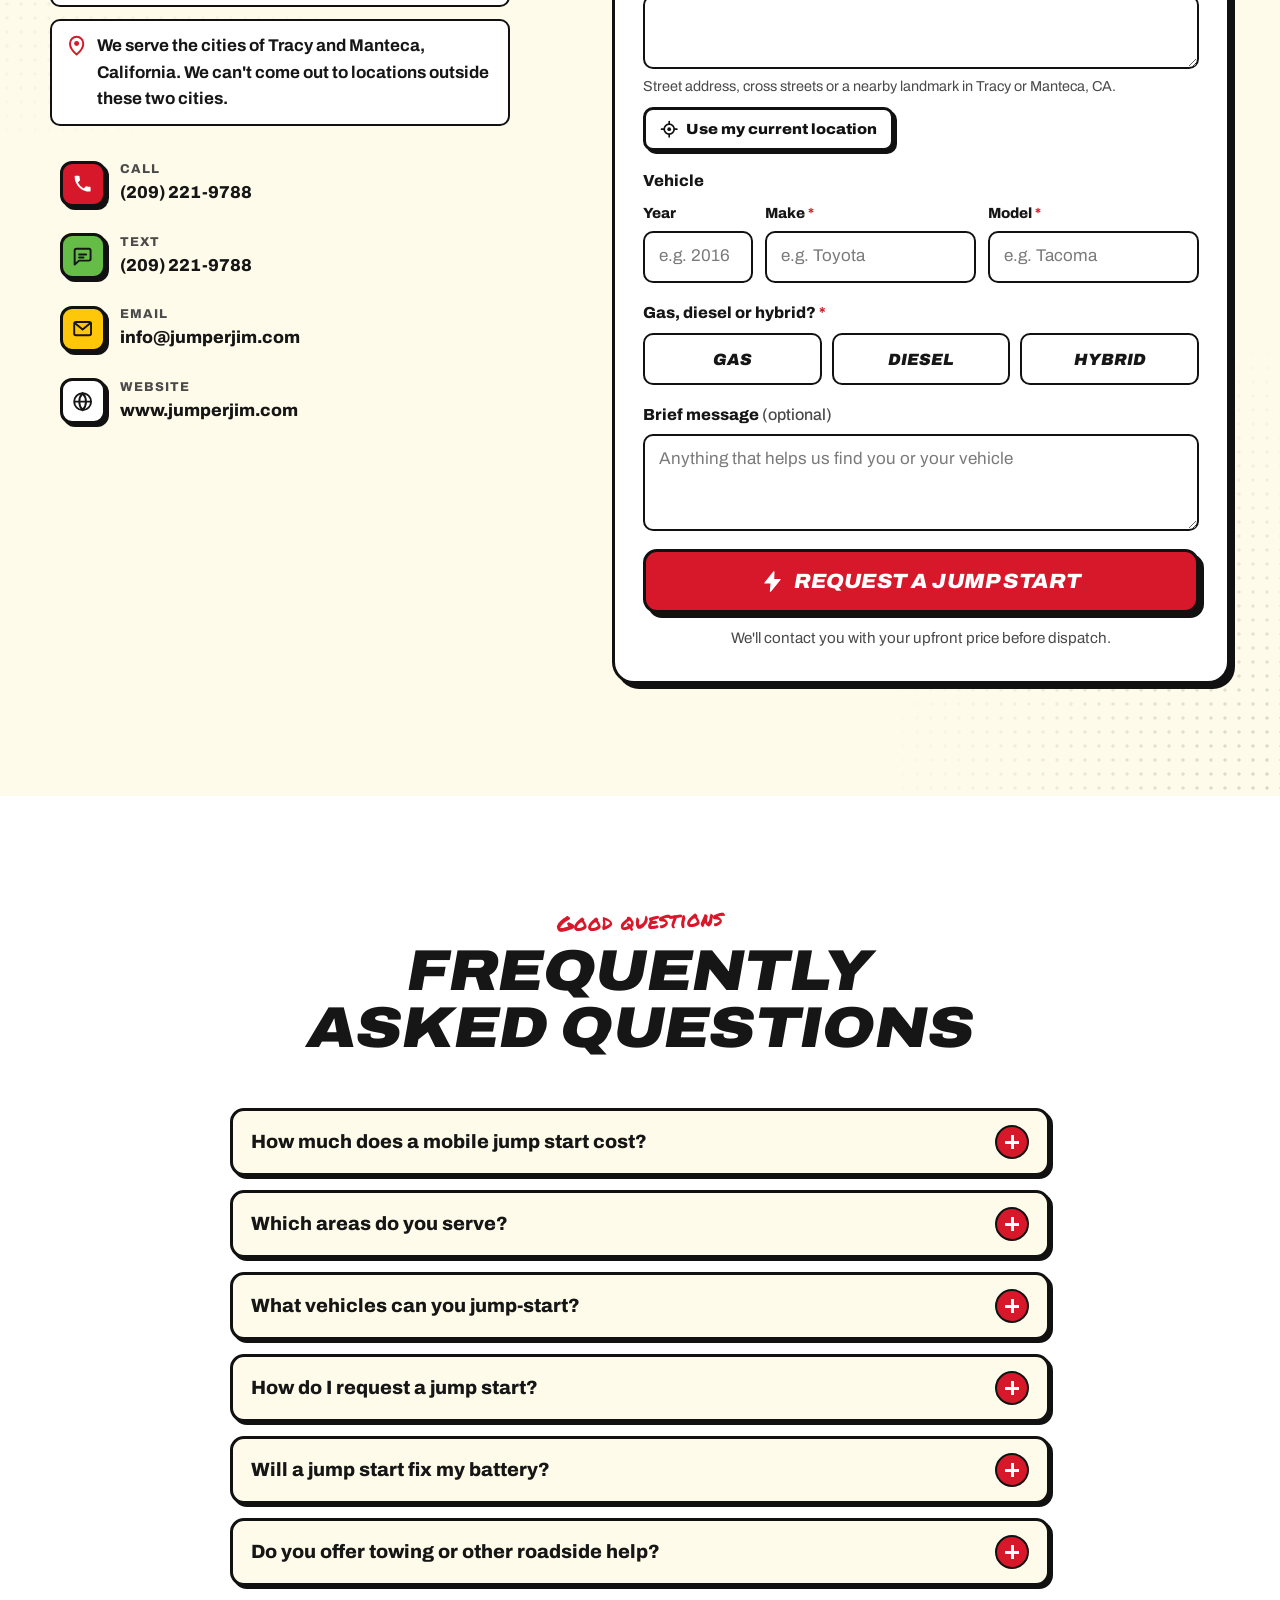
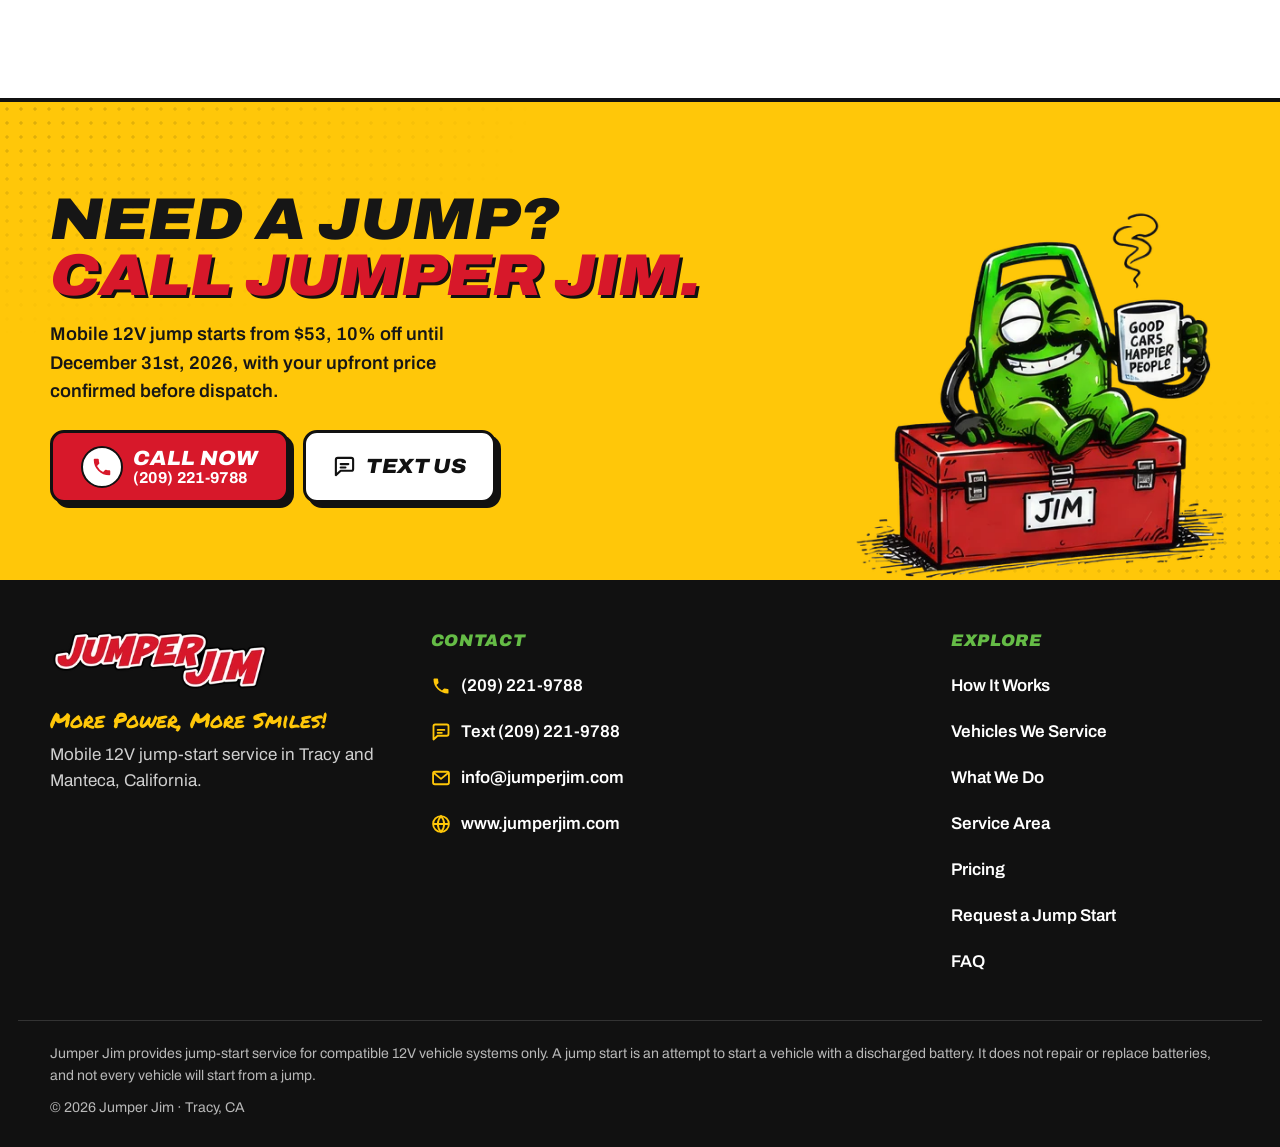
==== commit 849e8001: "Add a price estimator to the Pricing section Visitors type where their vehicle is, or use their curr" ====
--- a/index.html
+++ b/index.html
@@ -456,27 +456,27 @@
                 </tr>
               </thead>
               <tbody>
-                <tr class="price-table__first">
+                <tr class="price-table__first" data-miles="5">
                   <th scope="row"><span class="price-table__meter" style="--step: 1" aria-hidden="true"></span>0&ndash;5 miles</th>
                   <td><s class="price-was" data-offer="on"><span class="visually-hidden">Regular price </span>$59</s> <span class="price" data-offer="on"><span class="visually-hidden">Now </span>$53</span><span class="price" data-offer="off">$59</span></td>
                 </tr>
-                <tr>
+                <tr data-miles="10">
                   <th scope="row"><span class="price-table__meter" style="--step: 2" aria-hidden="true"></span>6&ndash;10 miles</th>
                   <td><s class="price-was" data-offer="on"><span class="visually-hidden">Regular price </span>$69</s> <span class="price" data-offer="on"><span class="visually-hidden">Now </span>$62</span><span class="price" data-offer="off">$69</span></td>
                 </tr>
-                <tr>
+                <tr data-miles="15">
                   <th scope="row"><span class="price-table__meter" style="--step: 3" aria-hidden="true"></span>11&ndash;15 miles</th>
                   <td><s class="price-was" data-offer="on"><span class="visually-hidden">Regular price </span>$79</s> <span class="price" data-offer="on"><span class="visually-hidden">Now </span>$71</span><span class="price" data-offer="off">$79</span></td>
                 </tr>
-                <tr>
+                <tr data-miles="20">
                   <th scope="row"><span class="price-table__meter" style="--step: 4" aria-hidden="true"></span>16&ndash;20 miles</th>
                   <td><s class="price-was" data-offer="on"><span class="visually-hidden">Regular price </span>$89</s> <span class="price" data-offer="on"><span class="visually-hidden">Now </span>$80</span><span class="price" data-offer="off">$89</span></td>
                 </tr>
-                <tr>
+                <tr data-miles="25">
                   <th scope="row"><span class="price-table__meter" style="--step: 5" aria-hidden="true"></span>21&ndash;25 miles</th>
                   <td><s class="price-was" data-offer="on"><span class="visually-hidden">Regular price </span>$99</s> <span class="price" data-offer="on"><span class="visually-hidden">Now </span>$89</span><span class="price" data-offer="off">$99</span></td>
                 </tr>
-                <tr>
+                <tr data-miles="30">
                   <th scope="row"><span class="price-table__meter" style="--step: 6" aria-hidden="true"></span>26&ndash;30 miles</th>
                   <td><s class="price-was" data-offer="on"><span class="visually-hidden">Regular price </span>$109</s> <span class="price" data-offer="on"><span class="visually-hidden">Now </span>$98</span><span class="price" data-offer="off">$109</span></td>
                 </tr>
@@ -506,6 +506,43 @@
               </a>
             </div>
           </div>
+        </div>
+
+        <!-- Price estimator: shown by js/main.js (needs JavaScript and a network connection) -->
+        <div class="estimator panel" id="estimate" hidden>
+          <div class="estimator__head">
+            <h3 class="estimator__title display">Estimate Your Price</h3>
+            <p>Tell us where your vehicle is and we'll estimate the driving distance from Jumper Jim and your price.</p>
+          </div>
+          <form class="estimator__form" id="estimator-form" novalidate>
+            <label class="field__label" for="est-address">Where is your vehicle?</label>
+            <div class="estimator__row">
+              <input class="field__input" type="text" id="est-address" name="address" autocomplete="street-address" placeholder="Street address and city, or a ZIP code" aria-describedby="est-status">
+              <button class="btn btn--call" type="submit">
+                <svg class="icon" aria-hidden="true"><use href="#i-tag"/></svg>
+                Estimate
+              </button>
+            </div>
+            <button class="btn btn--white btn--sm locate-btn" type="button" id="est-locate" hidden>
+              <svg class="icon" aria-hidden="true"><use href="#i-locate"/></svg>
+              Use my current location
+            </button>
+          </form>
+          <p class="estimator__status" id="est-status" role="status" aria-live="polite"></p>
+
+          <div class="estimator__result" id="est-result" hidden>
+            <p class="estimator__distance" data-est="distance"></p>
+            <p class="estimator__price" data-est="price-line">
+              <span class="estimator__price-label">Estimated price</span>
+              <span><s class="price-was" data-est="was"></s> <span class="price" data-est="price"></span></span>
+            </p>
+            <p class="estimator__note estimator__note--warn" data-est="crow" hidden><strong>This is only an estimate.</strong> We couldn't get driving directions right now, so this uses the straight-line distance ("as the crow flies"). The drive is usually longer, so your price may be higher. Please call <a href="tel:+12092219788">(209)&nbsp;221-9788</a> for an accurate quote.</p>
+            <p class="estimator__note estimator__note--warn" data-est="far" hidden>That's more than 30 miles from Jumper Jim, so please call <a href="tel:+12092219788">(209)&nbsp;221-9788</a> for a quote.</p>
+            <p class="estimator__note estimator__note--warn" data-est="outside" hidden>This location looks like it's outside Tracy and Manteca. We only serve those two cities, so please call <a href="tel:+12092219788">(209)&nbsp;221-9788</a> to check before you need us.</p>
+            <p class="estimator__note" data-est="road">Estimates use the driving distance, rounded to the nearest mile. Your exact price is confirmed before dispatch: call <a href="tel:+12092219788">(209)&nbsp;221-9788</a> for a quote.</p>
+          </div>
+
+          <p class="estimator__privacy">Your location is only used for this estimate and isn't saved by Jumper Jim. To work out the distance, it's sent to free map services built on <a href="https://www.openstreetmap.org/copyright" target="_blank" rel="noopener">OpenStreetMap</a> (map data &copy; OpenStreetMap contributors).</p>
         </div>
       </div>
     </section>
--- a/css/styles.css
+++ b/css/styles.css
@@ -1022,6 +1022,60 @@
 }
 .pricing__side .ticks { margin-top: 0; }
 
+/* Price estimator (shown by js/main.js) */
+.estimator {
+  display: grid;
+  gap: 16px;
+  max-width: 980px;
+  margin: clamp(28px, 4vw, 44px) auto 0;
+  padding: 24px 20px;
+}
+.estimator__head { display: grid; gap: 6px; }
+.estimator__title { font-size: clamp(1.5rem, 5vw, 2rem); }
+.estimator__form { display: grid; gap: 8px; }
+.estimator__row { display: grid; gap: 10px; }
+.estimator__row .btn { min-height: 52px; }
+.estimator__status { font-size: 0.95rem; font-weight: 700; }
+.estimator__status:empty { display: none; }
+.estimator__status--error { color: var(--red); }
+.estimator__result {
+  display: grid;
+  gap: 12px;
+  padding: 18px;
+  background: var(--yellow-100);
+  border: 2.5px solid var(--black);
+  border-radius: var(--radius);
+}
+.estimator__distance { font-weight: 800; font-size: 1.1rem; }
+.estimator__price {
+  display: flex;
+  flex-wrap: wrap;
+  align-items: baseline;
+  justify-content: space-between;
+  gap: 4px 16px;
+}
+.estimator__price-label {
+  font-size: 0.85rem;
+  font-weight: 800;
+  letter-spacing: 0.08em;
+  text-transform: uppercase;
+  color: var(--muted);
+}
+.estimator__price .price { font-size: 2.2rem; }
+.estimator__note { font-size: 0.95rem; }
+.estimator__note a,
+.estimator__privacy a { font-weight: 700; color: var(--ink); }
+.estimator a[href^="tel:"] { white-space: nowrap; }
+.estimator__note--warn {
+  padding: 10px 12px;
+  background: var(--paper);
+  border-left: 5px solid var(--red);
+  border-radius: var(--radius-sm);
+}
+.estimator__privacy { font-size: 0.85rem; color: var(--muted); }
+.price-table tbody tr.is-estimate > * { background: var(--yellow-300); }
+.price-table tbody tr.is-estimate th { box-shadow: inset 5px 0 0 var(--red); }
+
 /* ==========================================================================
    Why Jumper Jim
    ========================================================================== */
@@ -1462,6 +1516,8 @@
 }
 
 @media (min-width: 600px) {
+  .estimator { padding: 28px; }
+  .estimator__row { grid-template-columns: 1fr auto; }
   .btn--xl { font-size: 1.15rem; padding: 0.7em 1.5em; }
   .hero__ctas .btn,
   .final-cta .btn { white-space: nowrap; }
